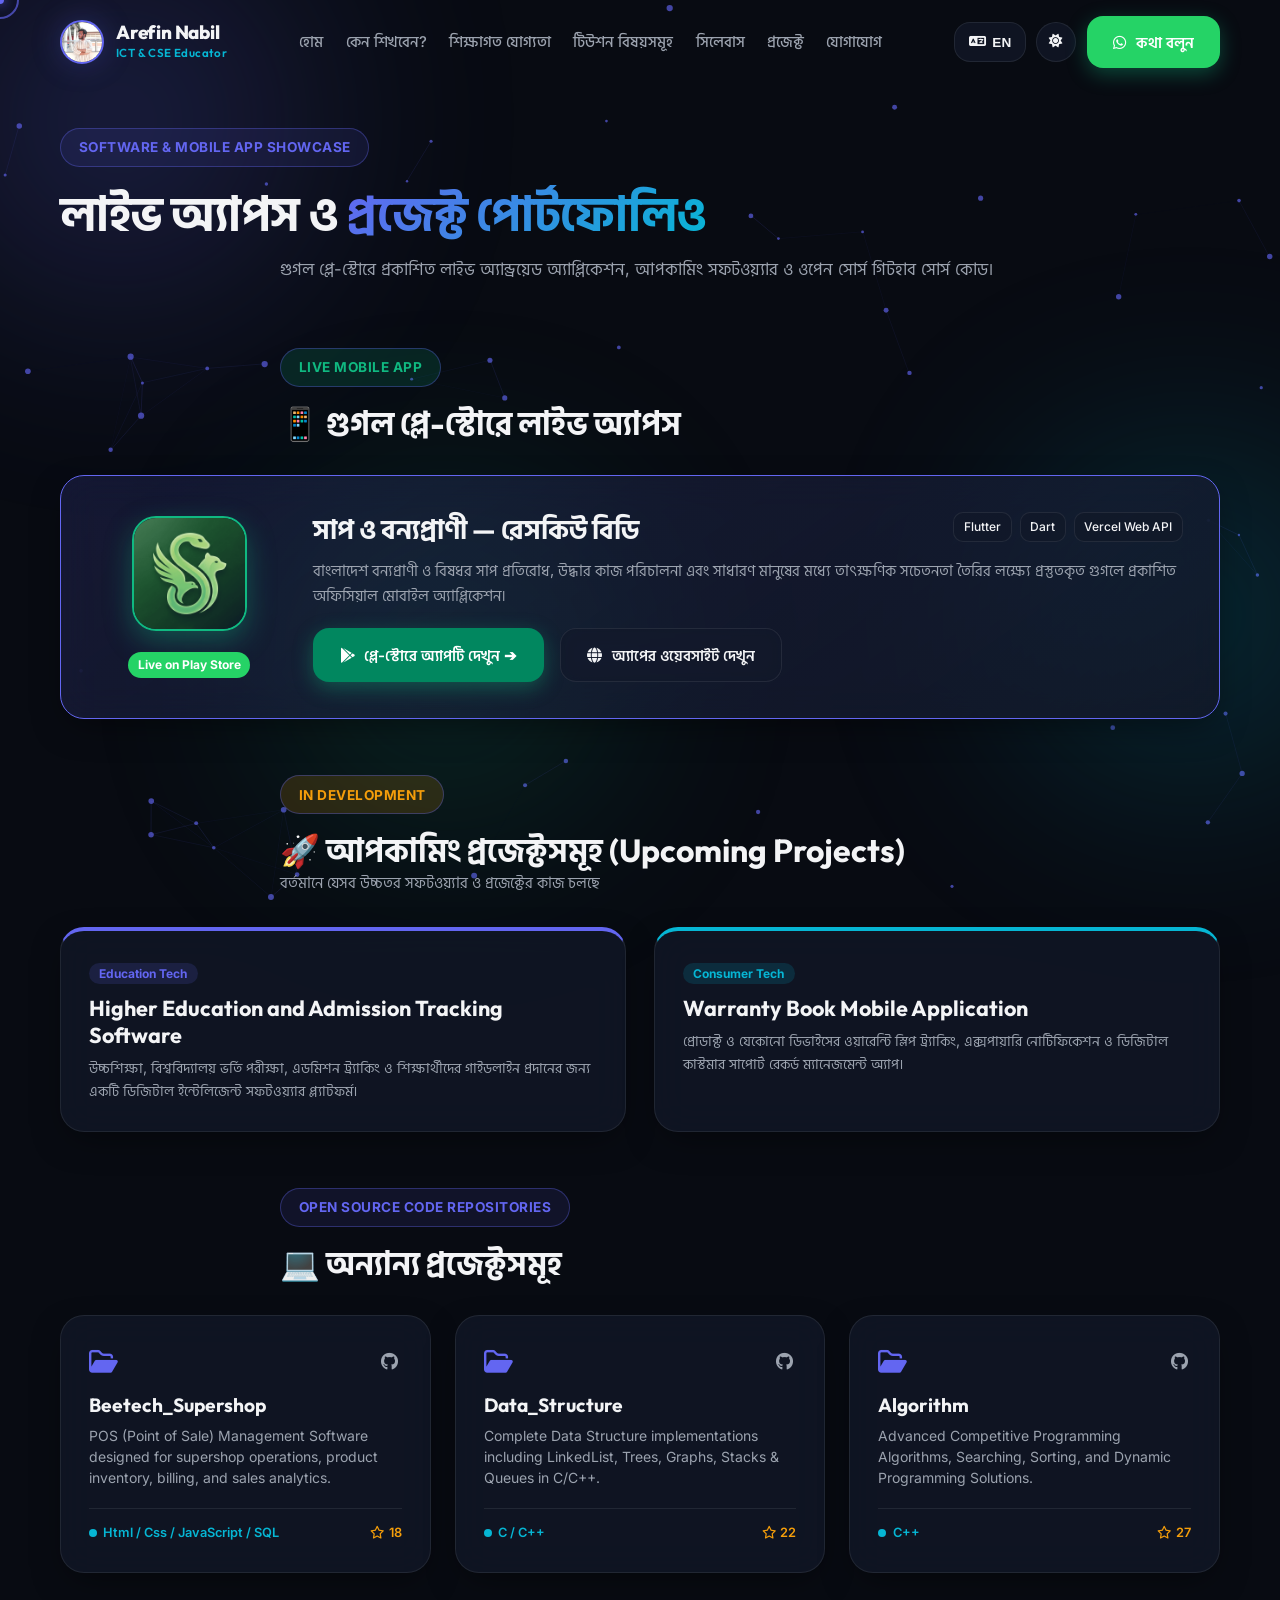
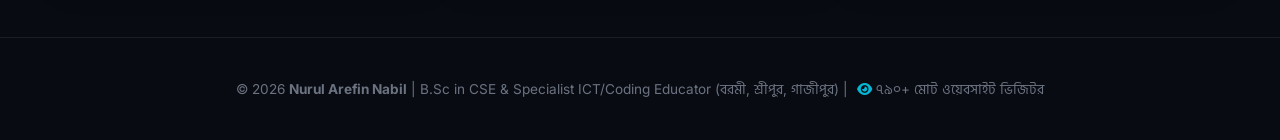
==== projects.html @ 0a701331 "Fix layout, visual styling and responsive UI for syllabus and projects pages" ====
<!DOCTYPE html>
<html lang="bn" data-theme="dark">

<head>
    <meta charset="UTF-8">
    <meta name="viewport" content="width=device-width, initial-scale=1.0, maximum-scale=1.0, user-scalable=no">
    <title>Software & Mobile Apps Portfolio — Nurul Arefin Nabil</title>
    <meta name="description"
        content="Live Play Store Android Apps, Upcoming Software Projects, and GitHub Repositories developed by Nurul Arefin Nabil (B.Sc in CSE).">

    <!-- Google Fonts -->
    <link rel="preconnect" href="https://fonts.googleapis.com">
    <link rel="preconnect" href="https://fonts.gstatic.com" crossorigin>
    <link
        href="https://fonts.googleapis.com/css2?family=Hind+Siliguri:wght@300;400;500;600;700&family=Inter:wght@300;400;500;600;700;800&family=Outfit:wght@400;500;600;700;800;900&display=swap"
        rel="stylesheet">

    <!-- FontAwesome Icons -->
    <link rel="stylesheet" href="https://cdnjs.cloudflare.com/ajax/libs/font-awesome/6.5.1/css/all.min.css">

    <!-- Core Stylesheet -->
    <link rel="stylesheet" href="styles.css">
</head>

<body>

    <!-- Interactive Particle Canvas Background -->
    <canvas id="bgCanvas"></canvas>

    <!-- Custom Glowing Mouse Cursor Ring & Follower -->
    <div class="custom-cursor" id="customCursor"></div>
    <div class="custom-cursor-follower" id="cursorFollower"></div>

    <!-- Ambient Glowing Orbs Background -->
    <div class="ambient-glow glow-1"></div>
    <div class="ambient-glow glow-2"></div>
    <div class="ambient-glow glow-3"></div>

    <!-- Navigation Header -->
    <header class="navbar">
        <div class="container nav-container">
            <a href="index.html#home" class="brand-logo">
                <img src="profile.jpg" alt="Nurul Arefin Nabil Profile Image" class="brand-avatar">
                <div class="brand-info">
                    <span class="brand-name">Arefin Nabil</span>
                    <span class="brand-subtitle" data-i18n="brandSubtitle">ICT & CSE Educator</span>
                </div>
            </a>

            <nav class="nav-menu" id="navMenu">
                <a href="index.html#home" class="nav-link" data-i18n="navHome">হোম</a>
                <a href="index.html#why-me" class="nav-link" data-i18n="navWhy">কেন শিখবেন?</a>
                <a href="index.html#education" class="nav-link" data-i18n="navEdu">শিক্ষাগত যোগ্যতা</a>
                <a href="index.html#tuition" class="nav-link" data-i18n="navTuition">টিউশন বিষয়সমূহ</a>
                <a href="syllabus.html" class="nav-link" data-i18n="navSyllabus">সিলেবাস</a>
                <a href="projects.html" class="nav-link active" data-i18n="navProjects">প্রজেক্ট</a>
                <a href="index.html#contact" class="nav-link" data-i18n="navContact">যোগাযোগ</a>

                <!-- Mobile Menu Quick Settings Bar -->
                <div class="mobile-nav-settings">
                    <button class="lang-toggle-btn lang-toggle-action" title="Language Switcher (BN / EN)">
                        <i class="fa-solid fa-language"></i> <span class="langText">EN</span>
                    </button>
                    <button class="theme-toggle-btn theme-toggle-action" title="থিম পরিবর্তন করুন">
                        <i class="fa-solid fa-sun"></i> <span class="themeText" data-i18n="themeText">থিম</span>
                    </button>
                </div>

                <a href="index.html#tuition-apply" class="btn btn-accent open-tuition-modal mobile-menu-whatsapp"
                    style="background: #25D366; border-color: #25D366;" data-i18n="navTalkBtn">
                    <i class="fa-brands fa-whatsapp"></i> কথা বলুন
                </a>
            </nav>

            <div class="nav-actions">
                <!-- Desktop Language Switcher Button (BN <-> EN) -->
                <button class="lang-toggle-btn lang-toggle-action desktop-only-btn" title="Language Switcher (BN / EN)">
                    <i class="fa-solid fa-language"></i> <span class="langText">EN</span>
                </button>

                <!-- Desktop Theme Toggle Button -->
                <button class="theme-toggle-btn theme-toggle-action desktop-only-btn" title="থিম পরিবর্তন করুন">
                    <i class="fa-solid fa-sun"></i>
                </button>

                <a href="index.html#tuition-apply" class="btn btn-accent open-tuition-modal nav-whatsapp-btn"
                    style="background: #25D366; border-color: #25D366;" data-i18n="navTalkBtn">
                    <i class="fa-brands fa-whatsapp"></i> কথা বলুন
                </a>

                <button class="mobile-toggle" id="mobileToggle" aria-label="Toggle Menu">
                    <i class="fa-solid fa-bars"></i>
                </button>
            </div>
        </div>
    </header>

    <!-- Page Header Banner -->
    <section class="section" style="padding-top: 8rem; padding-bottom: 3rem;">
        <div class="container text-center">
            <div class="section-tag" style="margin: 0 auto 1rem auto;" data-i18n="projTag">Software & Mobile App Showcase</div>
            <h1 class="section-title" style="font-size: 3rem;" data-i18n="projTitle">
                লাইভ অ্যাপস ও <span class="text-gradient">প্রজেক্ট পোর্টফোলিও</span>
            </h1>
            <p class="section-subtitle" style="max-width: 720px; margin: 0 auto;" data-i18n="projSub">
                গুগল প্লে-স্টোরে প্রকাশিত লাইভ অ্যান্ড্রয়েড অ্যাপ্লিকেশন, আপকামিং সফটওয়্যার ও ওপেন সোর্স গিটহাব সোর্স কোড।
            </p>
        </div>
    </section>

    <!-- Section 1: Featured Google Play Store App -->
    <section class="section" style="padding-top: 1rem; padding-bottom: 4rem;">
        <div class="container">
            <div class="section-header" style="margin-bottom: 2rem; text-align: left;">
                <span class="section-tag" style="background: rgba(16, 185, 129, 0.15); color: var(--accent);" data-i18n="pLiveTag">Live Mobile App</span>
                <h2 style="font-size: 2rem;" data-i18n="pLiveTitle">📱 গুগল প্লে-স্টোরে লাইভ অ্যাপস</h2>
            </div>

            <div class="glass-card special-card"
                style="padding: 2.25rem; margin-bottom: 3.5rem; border-color: var(--primary);">
                <div style="display: grid; grid-template-columns: 0.35fr 1.65fr; gap: 2rem; align-items: center;"
                    class="form-row-2col">
                    <div style="text-align: center;">
                        <img src="applogo.png" alt="সাপ ও বন্যপ্রাণী রেসকিউ বিডি অ্যাপ লোগো"
                            style="width: 115px; height: 115px; border-radius: 24px; object-fit: cover; box-shadow: 0 10px 28px rgba(16,185,129,0.35); border: 2px solid var(--accent);">
                        <span
                            style="display: inline-block; font-size: 0.75rem; font-weight: 700; background: #25D366; color: #fff; padding: 0.2rem 0.6rem; border-radius: 99px; margin-top: 0.85rem;">Live
                            on Play Store</span>
                    </div>

                    <div>
                        <div
                            style="display: flex; justify-content: space-between; align-items: flex-start; flex-wrap: wrap; gap: 0.5rem;">
                            <h3 style="font-size: 1.7rem;" data-i18n="pSnakeAppName">সাপ ও বন্যপ্রাণী — রেসকিউ বিডি</h3>
                            <div style="display: flex; gap: 0.5rem; flex-wrap: wrap;">
                                <span class="skill-chip"
                                    style="font-size: 0.75rem; padding: 0.25rem 0.6rem;">Flutter</span>
                                <span class="skill-chip"
                                    style="font-size: 0.75rem; padding: 0.25rem 0.6rem;">Dart</span>
                                <span class="skill-chip" style="font-size: 0.75rem; padding: 0.25rem 0.6rem;">Vercel Web API</span>
                            </div>
                        </div>

                        <p style="color: var(--text-muted); font-size: 0.95rem; margin: 0.75rem 0 1.25rem 0;" data-i18n="pSnakeAppDesc">
                            বাংলাদেশ বন্যপ্রাণী ও বিষধর সাপ প্রতিরোধ, উদ্ধার কাজ পরিচালনা এবং সাধারণ মানুষের মধ্যে তাৎক্ষণিক সচেতনতা তৈরির লক্ষ্যে প্রস্তুতকৃত গুগলে প্রকাশিত অফিসিয়াল মোবাইল অ্যাপ্লিকেশন।
                        </p>

                        <div style="display: flex; gap: 1rem; flex-wrap: wrap;">
                            <a href="https://play.google.com/store/apps/details?id=bd.snake.app" target="_blank"
                                class="btn btn-accent" style="background: #01875f; border-color: #01875f;" data-i18n="pSnakePlayBtn">
                                <i class="fa-brands fa-google-play"></i> প্লে-স্টোরে অ্যাপটি দেখুন ➔
                            </a>
                            <a href="https://snakeappbd.vercel.app/" target="_blank" class="btn btn-secondary" data-i18n="pSnakeWebBtn">
                                <i class="fa-solid fa-globe"></i> অ্যাপের ওয়েবসাইট দেখুন
                            </a>
                        </div>
                    </div>
                </div>
            </div>

            <!-- Section 2: Upcoming Projects -->
            <div style="margin-bottom: 3.5rem;">
                <div class="section-header" style="margin-bottom: 2rem; text-align: left;">
                    <span class="section-tag" style="background: rgba(245, 158, 11, 0.15); color: var(--amber);" data-i18n="pUpTag">In Development</span>
                    <h2 style="font-size: 2rem;" data-i18n="pUpTitle">🚀 আপকামিং প্রজেক্টসমূহ (Upcoming Projects)</h2>
                    <p style="color: var(--text-muted); font-size: 0.95rem;" data-i18n="pUpSub">বর্তমানে যেসব উচ্চতর সফটওয়্যার ও প্রজেক্টের কাজ চলছে</p>
                </div>

                <div style="display: grid; grid-template-columns: 1fr 1fr; gap: 1.75rem;" class="form-row-2col">
                    <!-- Upcoming 1 -->
                    <div class="glass-card" style="padding: 1.75rem; border-top: 4px solid var(--primary);">
                        <span
                            style="font-size: 0.75rem; font-weight: 700; background: rgba(99, 102, 241, 0.15); color: var(--primary); padding: 0.2rem 0.65rem; border-radius: 99px;">Education Tech</span>
                        <h4 style="font-size: 1.35rem; margin: 0.6rem 0 0.4rem 0;" data-i18n="pEduTechTitle">Higher Education and Admission Tracking Software</h4>
                        <p style="font-size: 0.9rem; color: var(--text-muted);" data-i18n="pEduTechDesc">
                            উচ্চশিক্ষা, বিশ্ববিদ্যালয় ভর্তি পরীক্ষা, এডমিশন ট্র্যাকিং ও শিক্ষার্থীদের গাইডলাইন প্রদানের জন্য একটি ডিজিটাল ইন্টেলিজেন্ট সফটওয়্যার প্ল্যাটফর্ম।
                        </p>
                    </div>

                    <!-- Upcoming 2 -->
                    <div class="glass-card" style="padding: 1.75rem; border-top: 4px solid var(--secondary);">
                        <span
                            style="font-size: 0.75rem; font-weight: 700; background: rgba(6, 182, 212, 0.15); color: var(--secondary); padding: 0.2rem 0.65rem; border-radius: 99px;">Consumer Tech</span>
                        <h4 style="font-size: 1.35rem; margin: 0.6rem 0 0.4rem 0;" data-i18n="pWarrantyTitle">Warranty Book Mobile Application</h4>
                        <p style="font-size: 0.9rem; color: var(--text-muted);" data-i18n="pWarrantyDesc">
                            প্রোডাক্ট ও যেকোনো ডিভাইসের ওয়ারেন্টি স্লিপ ট্র্যাকিং, এক্সপায়ারি নোটিফিকেশন ও ডিজিটাল কাস্টমার সাপোর্ট রেকর্ড ম্যানেজমেন্ট অ্যাপ।
                        </p>
                    </div>
                </div>
            </div>

            <!-- Section 3: Open Source GitHub Repositories -->
            <div>
                <div class="section-header" style="margin-bottom: 2rem; text-align: left;">
                    <span class="section-tag" data-i18n="pGitTag">Open Source Code Repositories</span>
                    <h2 style="font-size: 2rem;" data-i18n="pGitTitle">💻 অন্যান্য প্রজেক্টসমূহ</h2>
                </div>

                <div class="projects-grid" id="projectsGrid">
                    <!-- Javascript will dynamically render repos here -->
                </div>
            </div>
        </div>
    </section>

    <!-- Footer -->
    <footer class="footer">
        <div class="container">
            <p>© 2026 <strong>Nurul Arefin Nabil</strong> | B.Sc in CSE & Specialist ICT/Coding Educator (বরমী, শ্রীপুর, গাজীপুর) | <i class="fa-solid fa-eye" style="color: var(--secondary); margin-left: 5px;"></i> <span class="visitor-count-number">784</span>+ মোট ওয়েবসাইট ভিজিটর</p>
        </div>
    </footer>

    <!-- Scripts -->
    <script src="app.js"></script>
</body>

</html>
---- styles.css ----
/* ==========================================================================
   Nurul Arefin Nabil — Portfolio, ICT Syllabus & Projects Portal Stylesheet
   Ultra-Refined Dual Theme + Particle Canvas + Custom Glowing Cursor Follower
   100% Mobile & Desktop Responsive Architecture (Zero Overflow Guarantee)
   ========================================================================== */

:root {
    /* Color Palette - Dark Default */
    --bg-dark: #080b12;
    --bg-card: rgba(18, 25, 41, 0.75);
    --bg-card-hover: rgba(28, 38, 62, 0.9);
    --bg-modal: rgba(12, 17, 28, 0.96);
    --border-color: rgba(255, 255, 255, 0.08);
    --border-glow: rgba(99, 102, 241, 0.35);
    
    /* Brand Accent Colors */
    --primary: #6366f1;       /* Indigo Glow */
    --primary-hover: #4f46e5;
    --secondary: #06b6d4;     /* Cyan Neon */
    --accent: #10b981;        /* Emerald Accent */
    --amber: #f59e0b;         /* Warm Gold */
    --pink: #ec4899;
    
    /* Text Colors */
    --text-main: #f3f4f6;
    --text-muted: #9ca3af;
    --text-sub: #6b7280;
    
    /* Gradients */
    --grad-primary: linear-gradient(135deg, #6366f1 0%, #06b6d4 100%);
    --grad-accent: linear-gradient(135deg, #06b6d4 0%, #10b981 100%);
    --grad-warm: linear-gradient(135deg, #f59e0b 0%, #ec4899 100%);
    --grad-card: linear-gradient(145deg, rgba(255, 255, 255, 0.04) 0%, rgba(255, 255, 255, 0.01) 100%);
    --form-bg: rgba(0, 0, 0, 0.3);

    /* Fonts */
    --font-heading: 'Outfit', 'Hind Siliguri', sans-serif;
    --font-body: 'Inter', 'Hind Siliguri', sans-serif;

    /* Spacing & Shadows */
    --radius-sm: 10px;
    --radius-md: 16px;
    --radius-lg: 24px;
    --radius-full: 9999px;
    --shadow-glow: 0 0 30px rgba(99, 102, 241, 0.25);
    --shadow-card: 0 12px 35px -10px rgba(0, 0, 0, 0.5);
    
    /* Transitions */
    --trans-fast: all 0.25s cubic-bezier(0.4, 0, 0.2, 1);
    --trans-normal: all 0.4s cubic-bezier(0.4, 0, 0.2, 1);
    --trans-spring: all 0.5s cubic-bezier(0.34, 1.56, 0.64, 1);
}

/* Light / Day Theme Overrides — High Contrast & Clear Text Guarantee */
[data-theme="light"] {
    --bg-dark: #f8fafc;
    --bg-card: #ffffff;
    --bg-card-hover: #ffffff;
    --bg-modal: #ffffff;
    --border-color: #e2e8f0;
    --border-glow: rgba(99, 102, 241, 0.3);
    
    --text-main: #0f172a;
    --text-muted: #334155;
    --text-sub: #475569;
    
    --grad-card: linear-gradient(145deg, #ffffff 0%, #f1f5f9 100%);
    --shadow-card: 0 10px 25px -5px rgba(0, 0, 0, 0.05), 0 8px 10px -6px rgba(0, 0, 0, 0.01);
    --shadow-glow: 0 0 25px rgba(99, 102, 241, 0.15);
    --form-bg: #ffffff;
}

[data-theme="light"] .glass-card {
    background: #ffffff !important;
    border: 1px solid #cbd5e1 !important;
    box-shadow: 0 10px 25px -5px rgba(0, 0, 0, 0.05) !important;
}

[data-theme="light"] .glass-card:hover {
    background: #ffffff !important;
    border-color: var(--primary) !important;
    box-shadow: 0 16px 35px -8px rgba(99, 102, 241, 0.15) !important;
}

[data-theme="light"] .form-control, 
[data-theme="light"] .form-select {
    background: #ffffff !important;
    border: 1px solid #cbd5e1 !important;
    color: #0f172a !important;
}

[data-theme="light"] .form-control:focus, 
[data-theme="light"] .form-select:focus {
    border-color: var(--primary) !important;
    box-shadow: 0 0 0 3px rgba(99, 102, 241, 0.15) !important;
}

[data-theme="light"] .custom-checkbox {
    background: #f8fafc !important;
    border-color: #cbd5e1 !important;
    color: #0f172a !important;
}

[data-theme="light"] .hero-avatar-img {
    background: #f1f5f9;
}

/* Special Featured Cards High Contrast Fix */
.special-card {
    border-color: var(--primary) !important;
}

[data-theme="dark"] .special-card {
    background: linear-gradient(145deg, rgba(99, 102, 241, 0.15) 0%, rgba(18, 25, 41, 0.88) 100%) !important;
}

[data-theme="light"] .special-card {
    background: linear-gradient(145deg, rgba(99, 102, 241, 0.08) 0%, #ffffff 100%) !important;
    border: 2px solid rgba(99, 102, 241, 0.4) !important;
}

[data-theme="light"] .subject-title,
[data-theme="light"] .subject-desc,
[data-theme="light"] .subject-level,
[data-theme="light"] .why-title,
[data-theme="light"] .why-desc,
[data-theme="light"] .chapter-title,
[data-theme="light"] .topic-item,
[data-theme="light"] .edu-title,
[data-theme="light"] .edu-desc {
    color: #0f172a !important;
}

[data-theme="light"] .topic-item {
    color: #1e293b !important;
}

/* Reset & Base Setup */
*, *::before, *::after {
    box-sizing: border-box;
    margin: 0;
    padding: 0;
}

html, body {
    overflow-x: hidden;
    width: 100%;
    max-width: 100%;
    margin: 0;
    padding: 0;
}

html {
    scroll-behavior: smooth;
    font-size: 16px;
}

body {
    background-color: var(--bg-dark);
    color: var(--text-main);
    font-family: var(--font-body);
    line-height: 1.65;
    transition: background-color 0.4s ease, color 0.4s ease;
    min-height: 100vh;
    position: relative;
    -webkit-tap-highlight-color: transparent;
}

/* Ensure Bengali & Long Texts Wrap Gracefully */
h1, h2, h3, h4, h5, h6, p, span, a, strong, div, label {
    overflow-wrap: break-word;
    word-wrap: break-word;
    max-width: 100%;
}

/* Particle Canvas Background */
#bgCanvas {
    position: fixed;
    top: 0;
    left: 0;
    width: 100vw;
    height: 100vh;
    z-index: -2;
    pointer-events: none;
}

/* Custom Interactive Mouse Cursor Glow & Follower */
.custom-cursor {
    width: 8px;
    height: 8px;
    background: var(--primary);
    border-radius: 50%;
    position: fixed;
    top: 0;
    left: 0;
    pointer-events: none;
    z-index: 9999;
    transform: translate(-50%, -50%);
    box-shadow: 0 0 12px var(--primary);
    transition: transform 0.1s ease;
}

.custom-cursor-follower {
    width: 38px;
    height: 38px;
    border: 2px solid var(--primary);
    border-radius: 50%;
    position: fixed;
    top: 0;
    left: 0;
    pointer-events: none;
    z-index: 9998;
    transform: translate(-50%, -50%);
    transition: transform 0.18s cubic-bezier(0.25, 1, 0.5, 1), background-color 0.3s ease, border-color 0.3s ease;
    opacity: 0.65;
}

@media (max-width: 768px) {
    .custom-cursor, .custom-cursor-follower {
        display: none !important;
    }
}

/* Ambient Glowing Orbs Background */
.ambient-glow {
    position: fixed;
    border-radius: 50%;
    filter: blur(120px);
    z-index: -1;
    pointer-events: none;
    opacity: 0.4;
    transition: opacity 0.4s ease;
}

[data-theme="light"] .ambient-glow {
    opacity: 0.2;
}

.glow-1 {
    width: 480px;
    height: 480px;
    background: radial-gradient(circle, #6366f1 0%, rgba(99,102,241,0) 70%);
    top: -120px;
    left: -120px;
    animation: floatGlow 12s ease-in-out infinite alternate;
}

.glow-2 {
    width: 420px;
    height: 420px;
    background: radial-gradient(circle, #06b6d4 0%, rgba(6,182,212,0) 70%);
    top: 45%;
    right: -120px;
    animation: floatGlow 14s ease-in-out infinite alternate-reverse;
}

.glow-3 {
    width: 380px;
    height: 380px;
    background: radial-gradient(circle, #10b981 0%, rgba(16,185,129,0) 70%);
    bottom: 50px;
    left: 20%;
    animation: floatGlow 10s ease-in-out infinite alternate;
}

@keyframes floatGlow {
    0% { transform: translate(0, 0) scale(1); }
    100% { transform: translate(30px, -40px) scale(1.1); }
}

/* Typography */
h1, h2, h3, h4, h5, h6 {
    font-family: var(--font-heading);
    font-weight: 700;
    color: var(--text-main);
    line-height: 1.25;
}

.text-gradient {
    background: var(--grad-primary);
    -webkit-background-clip: text;
    -webkit-text-fill-color: transparent;
    display: inline-block;
}

.text-accent-gradient {
    background: var(--grad-accent);
    -webkit-background-clip: text;
    -webkit-text-fill-color: transparent;
    display: inline-block;
}

.text-warm-gradient {
    background: var(--grad-warm);
    -webkit-background-clip: text;
    -webkit-text-fill-color: transparent;
    display: inline-block;
}

a {
    color: inherit;
    text-decoration: none;
}

/* Containers & Sections */
.container {
    width: 100%;
    max-width: 1200px;
    margin: 0 auto;
    padding: 0 1.25rem;
}

.section {
    padding: 5.5rem 0;
    position: relative;
}

.section-header {
    text-align: center;
    max-width: 720px;
    margin: 0 auto 3.5rem auto;
}

.section-tag {
    display: inline-flex;
    align-items: center;
    gap: 0.5rem;
    padding: 0.45rem 1.1rem;
    background: rgba(99, 102, 241, 0.1);
    border: 1px solid var(--border-glow);
    border-radius: var(--radius-full);
    color: var(--primary);
    font-size: 0.85rem;
    font-weight: 700;
    margin-bottom: 1rem;
    letter-spacing: 0.5px;
    text-transform: uppercase;
}

.section-title {
    font-size: 2.4rem;
    margin-bottom: 0.85rem;
    letter-spacing: -0.5px;
}

.section-subtitle {
    color: var(--text-muted);
    font-size: 1.05rem;
}

/* Buttons System */
.btn {
    display: inline-flex;
    align-items: center;
    justify-content: center;
    gap: 0.6rem;
    padding: 0.85rem 1.65rem;
    font-size: 0.95rem;
    font-weight: 600;
    border-radius: var(--radius-md);
    border: none;
    cursor: pointer;
    transition: var(--trans-spring);
    white-space: nowrap;
    min-height: 44px;
    position: relative;
    overflow: hidden;
    max-width: 100%;
}

.btn::before {
    content: '';
    position: absolute;
    top: 0;
    left: -100%;
    width: 100%;
    height: 100%;
    background: linear-gradient(90deg, transparent, rgba(255,255,255,0.25), transparent);
    transition: left 0.6s ease;
}

.btn:hover::before {
    left: 100%;
}

.btn-primary {
    background: var(--grad-primary);
    color: #ffffff;
    box-shadow: 0 6px 20px rgba(99, 102, 241, 0.35);
}

.btn-primary:hover {
    transform: translateY(-3px) scale(1.02);
    box-shadow: 0 10px 28px rgba(99, 102, 241, 0.5);
}

.btn-secondary {
    background: var(--bg-card);
    border: 1px solid var(--border-color);
    color: var(--text-main);
    backdrop-filter: blur(10px);
}

.btn-secondary:hover {
    background: var(--bg-card-hover);
    border-color: var(--primary);
    transform: translateY(-3px) scale(1.02);
}

.btn-accent {
    background: var(--grad-accent);
    color: #ffffff;
    box-shadow: 0 6px 20px rgba(16, 185, 129, 0.35);
}

.btn-accent:hover {
    transform: translateY(-3px) scale(1.02);
    box-shadow: 0 10px 28px rgba(16, 185, 129, 0.5);
}

.btn-lg {
    padding: 1.1rem 2.25rem;
    font-size: 1.05rem;
    border-radius: var(--radius-lg);
}

/* Glassmorphic Card Base */
.glass-card {
    background: var(--bg-card);
    backdrop-filter: blur(18px);
    -webkit-backdrop-filter: blur(18px);
    border: 1px solid var(--border-color);
    border-radius: var(--radius-lg);
    box-shadow: var(--shadow-card);
    transition: var(--trans-normal);
    position: relative;
    overflow: hidden;
    width: 100%;
}

.glass-card:hover {
    background: var(--bg-card-hover);
    border-color: var(--border-glow);
    transform: translateY(-5px);
    box-shadow: 0 18px 40px -10px rgba(99, 102, 241, 0.2);
}

/* ==========================================================================
   Header & Navbar Navigation (Brand Name Line-Break Fix Guarantee)
   ========================================================================== */
.navbar {
    position: fixed;
    top: 0;
    left: 0;
    width: 100%;
    z-index: 1000;
    padding: 1rem 0;
    transition: var(--trans-normal);
}

.navbar.scrolled {
    padding: 0.75rem 0;
    background: rgba(8, 11, 18, 0.92);
    backdrop-filter: blur(20px);
    -webkit-backdrop-filter: blur(20px);
    border-bottom: 1px solid var(--border-color);
}

[data-theme="light"] .navbar.scrolled {
    background: rgba(255, 255, 255, 0.96);
    border-bottom: 1px solid #e2e8f0;
}

.nav-container {
    display: flex;
    align-items: center;
    justify-content: space-between;
}

.brand-logo {
    display: flex;
    align-items: center;
    gap: 0.75rem;
    font-family: var(--font-heading);
    text-decoration: none;
    flex-shrink: 0;
}

.brand-avatar {
    width: 44px;
    height: 44px;
    border-radius: 50%;
    object-fit: cover;
    border: 2px solid var(--primary);
    box-shadow: var(--shadow-glow);
    transition: var(--trans-spring);
    flex-shrink: 0;
}

.brand-logo:hover .brand-avatar {
    transform: scale(1.08) rotate(4deg);
}

.brand-info {
    display: flex;
    flex-direction: column;
    justify-content: center;
}

/* User Explicit Requirement: Arefin Nabil MUST be strictly on 1 SINGLE line everywhere */
.brand-name {
    font-size: 1.18rem;
    font-weight: 800;
    line-height: 1.15;
    white-space: nowrap !important;
    word-break: keep-all !important;
    letter-spacing: -0.2px;
    color: var(--text-main);
}

.brand-subtitle {
    font-size: 0.725rem;
    color: var(--secondary);
    font-weight: 600;
    letter-spacing: 0.4px;
    white-space: nowrap !important;
}

.nav-menu {
    display: flex;
    align-items: center;
    gap: 1.4rem;
    list-style: none;
}

.nav-link {
    font-size: 0.925rem;
    font-weight: 500;
    color: var(--text-muted);
    transition: var(--trans-fast);
    position: relative;
    white-space: nowrap;
}

.nav-link:hover, .nav-link.active {
    color: var(--text-main);
}

.nav-link::after {
    content: '';
    position: absolute;
    bottom: -6px;
    left: 0;
    width: 0%;
    height: 2px;
    background: var(--grad-primary);
    transition: var(--trans-fast);
    border-radius: 2px;
}

.nav-link:hover::after, .nav-link.active::after {
    width: 100%;
}

.nav-actions {
    display: flex;
    align-items: center;
    gap: 0.65rem;
    flex-shrink: 0;
}

.theme-toggle-btn, .lang-toggle-btn {
    height: 40px;
    border-radius: var(--radius-md);
    border: 1px solid var(--border-color);
    background: var(--bg-card);
    color: var(--text-main);
    display: flex;
    align-items: center;
    justify-content: center;
    cursor: pointer;
    transition: var(--trans-spring);
    padding: 0 0.85rem;
    font-weight: 700;
    font-size: 0.85rem;
    gap: 0.4rem;
    flex-shrink: 0;
}

.theme-toggle-btn {
    width: 40px;
    border-radius: 50%;
    padding: 0;
}

.theme-toggle-btn:hover, .lang-toggle-btn:hover {
    border-color: var(--primary);
    color: var(--primary);
    transform: scale(1.08);
    box-shadow: var(--shadow-glow);
}

.mobile-toggle {
    display: none;
    font-size: 1.4rem;
    background: none;
    border: none;
    color: var(--text-main);
    cursor: pointer;
    padding: 0.4rem;
}

/* Ensure mobile menu elements are strictly hidden on desktop */
@media (min-width: 769px) {
    .mobile-menu-whatsapp, .mobile-nav-settings {
        display: none !important;
    }
}

/* Hero Section */
.hero {
    min-height: 100vh;
    display: flex;
    align-items: center;
    padding-top: 7.5rem;
    padding-bottom: 4rem;
}

.hero-grid {
    display: grid;
    grid-template-columns: 1.2fr 0.8fr;
    gap: 3.5rem;
    align-items: center;
}

.hero-content {
    display: flex;
    flex-direction: column;
    align-items: flex-start;
    width: 100%;
}

.status-badge {
    display: inline-flex;
    align-items: center;
    gap: 0.6rem;
    padding: 0.4rem 1.1rem;
    background: rgba(16, 185, 129, 0.12);
    border: 1px solid rgba(16, 185, 129, 0.35);
    border-radius: var(--radius-full);
    color: var(--accent);
    font-size: 0.85rem;
    font-weight: 600;
    margin-bottom: 1.5rem;
    max-width: 100%;
}

.status-dot {
    width: 9px;
    height: 9px;
    border-radius: 50%;
    background-color: var(--accent);
    box-shadow: 0 0 12px var(--accent);
    animation: pulse 2s infinite;
    flex-shrink: 0;
}

@keyframes pulse {
    0% { transform: scale(0.95); opacity: 1; }
    50% { transform: scale(1.25); opacity: 0.5; }
    100% { transform: scale(0.95); opacity: 1; }
}

.hero-title {
    font-size: 3.4rem;
    letter-spacing: -1px;
    margin-bottom: 1.2rem;
    line-height: 1.15;
    width: 100%;
}

.hero-description {
    font-size: 1.1rem;
    color: var(--text-muted);
    margin-bottom: 2rem;
    max-width: 620px;
    width: 100%;
}

.hero-cta {
    display: flex;
    align-items: center;
    gap: 1rem;
    flex-wrap: wrap;
    margin-bottom: 2.5rem;
    width: 100%;
}

.hero-stats {
    display: grid;
    grid-template-columns: repeat(4, 1fr);
    gap: 1.5rem;
    width: 100%;
    padding-top: 2rem;
    border-top: 1px solid var(--border-color);
}

.stat-item {
    display: flex;
    flex-direction: column;
}

.stat-number {
    font-family: var(--font-heading);
    font-size: 2.1rem;
    font-weight: 800;
}

.stat-label {
    font-size: 0.825rem;
    color: var(--text-sub);
    font-weight: 500;
}

.hero-visual {
    position: relative;
    display: flex;
    justify-content: center;
    width: 100%;
}

.avatar-frame {
    position: relative;
    width: 320px;
    height: 320px;
    border-radius: 30% 70% 70% 30% / 30% 30% 70% 70%;
    background: var(--grad-primary);
    padding: 6px;
    animation: morph 8s ease-in-out infinite alternate;
    box-shadow: 0 20px 40px rgba(99, 102, 241, 0.3);
}

@keyframes morph {
    0% { border-radius: 30% 70% 70% 30% / 30% 30% 70% 70%; }
    50% { border-radius: 50% 50% 33% 67% / 55% 45% 55% 45%; }
    100% { border-radius: 70% 30% 30% 70% / 60% 40% 60% 40%; }
}

.hero-avatar-img {
    width: 100%;
    height: 100%;
    object-fit: cover;
    border-radius: inherit;
    background: var(--bg-dark);
}

.floating-badge {
    position: absolute;
    padding: 0.75rem 1.1rem;
    background: var(--bg-card);
    backdrop-filter: blur(16px);
    border: 1px solid var(--border-glow);
    border-radius: var(--radius-md);
    box-shadow: var(--shadow-card);
    display: flex;
    align-items: center;
    gap: 0.75rem;
    z-index: 10;
    animation: float 4s ease-in-out infinite alternate;
}

.badge-top {
    top: 10px;
    left: -20px;
}

.badge-bottom {
    bottom: 20px;
    right: -20px;
    animation-delay: -2s;
}

@keyframes float {
    0% { transform: translateY(0px); }
    100% { transform: translateY(-14px); }
}

.badge-icon {
    font-size: 1.4rem;
}

.badge-text-title {
    font-size: 0.85rem;
    font-weight: 700;
}

.badge-text-sub {
    font-size: 0.725rem;
    color: var(--text-muted);
}

/* ==========================================================================
   "Why Choose Me?" Section Grid Optimization
   ========================================================================== */
.why-us-grid {
    display: grid;
    grid-template-columns: repeat(auto-fit, minmax(280px, 1fr));
    gap: 1.5rem;
    margin-bottom: 3.5rem;
}

@media (min-width: 992px) {
    .why-us-grid {
        grid-template-columns: repeat(6, 1fr);
    }
    .why-card {
        grid-column: span 2;
    }
    .why-card:nth-child(4) {
        grid-column: span 3;
    }
    .why-card:nth-child(5) {
        grid-column: span 3;
    }
}

.why-card {
    padding: 2rem;
    display: flex;
    flex-direction: column;
    align-items: flex-start;
    border-top: 4px solid var(--primary);
    height: 100%;
}

.why-icon {
    width: 52px;
    height: 52px;
    border-radius: 50%;
    background: rgba(99, 102, 241, 0.15);
    color: var(--primary);
    font-size: 1.4rem;
    display: flex;
    align-items: center;
    justify-content: center;
    margin-bottom: 1.2rem;
}

.why-title {
    font-size: 1.25rem;
    margin-bottom: 0.5rem;
}

.why-desc {
    font-size: 0.9rem;
    color: var(--text-muted);
}

/* Academic Qualifications Cards Grid */
.edu-grid {
    display: grid;
    grid-template-columns: repeat(auto-fit, minmax(300px, 1fr));
    gap: 1.75rem;
}

.edu-card {
    padding: 2rem;
    display: flex;
    flex-direction: column;
    align-items: flex-start;
    border-top: 4px solid var(--secondary);
}

.edu-badge {
    display: inline-block;
    padding: 0.25rem 0.75rem;
    background: rgba(16, 185, 129, 0.15);
    color: var(--accent);
    border-radius: var(--radius-full);
    font-size: 0.8rem;
    font-weight: 700;
    margin-bottom: 0.85rem;
}

.edu-title {
    font-size: 1.35rem;
    margin-bottom: 0.4rem;
}

.edu-score {
    font-family: var(--font-heading);
    font-size: 1.6rem;
    font-weight: 800;
    color: var(--primary);
    margin-bottom: 0.75rem;
}

.edu-desc {
    font-size: 0.9rem;
    color: var(--text-muted);
    line-height: 1.5;
}

/* ICT Syllabus Chapter Cards */
.chapter-grid {
    display: grid;
    grid-template-columns: repeat(auto-fit, minmax(320px, 1fr));
    gap: 1.75rem;
}

.chapter-card {
    padding: 2rem;
    display: flex;
    flex-direction: column;
    justify-content: space-between;
    height: 100%;
}

.chapter-badge {
    display: inline-block;
    padding: 0.25rem 0.75rem;
    background: rgba(6, 182, 212, 0.12);
    border: 1px solid rgba(6, 182, 212, 0.3);
    color: var(--secondary);
    border-radius: var(--radius-full);
    font-size: 0.8rem;
    font-weight: 700;
    margin-bottom: 0.85rem;
}

.chapter-title {
    font-size: 1.3rem;
    margin-bottom: 1rem;
}

.topic-list {
    list-style: none;
    margin-top: 0.75rem;
}

.topic-item {
    display: flex;
    align-items: flex-start;
    gap: 0.65rem;
    font-size: 0.9rem;
    color: var(--text-muted);
    margin-bottom: 0.6rem;
    line-height: 1.45;
}

.topic-item i {
    color: var(--accent);
    font-size: 0.85rem;
    margin-top: 4px;
    flex-shrink: 0;
}

.chapter-footer {
    margin-top: 1.25rem;
    padding-top: 1rem;
    border-top: 1px solid var(--border-color);
    display: flex;
    align-items: center;
    justify-content: space-between;
    font-size: 0.825rem;
    color: var(--text-sub);
}

/* ==========================================================================
   Refined 5 Subject Cards Symmetrical Grid Layout (3 + 2 Desktop Layout)
   ========================================================================== */
.subject-grid {
    display: grid;
    grid-template-columns: repeat(auto-fit, minmax(280px, 1fr));
    gap: 1.75rem;
    margin-bottom: 3.5rem;
}

.subject-grid-academic {
    display: grid;
    grid-template-columns: repeat(auto-fit, minmax(280px, 1fr));
    gap: 1.75rem;
}

.subject-grid-skills {
    display: grid;
    grid-template-columns: repeat(auto-fit, minmax(280px, 1fr));
    gap: 1.75rem;
}

@media (min-width: 992px) {
    .subject-grid {
        grid-template-columns: repeat(6, 1fr);
    }
    .subject-card {
        grid-column: span 2;
    }
    .subject-card:nth-child(4) {
        grid-column: span 3;
    }
    .subject-card:nth-child(5) {
        grid-column: span 3;
    }
    .subject-grid-academic {
        grid-template-columns: repeat(3, 1fr);
    }
    .subject-grid-skills {
        grid-template-columns: repeat(2, 1fr);
    }
}

.subject-card {
    padding: 2rem;
    display: flex;
    flex-direction: column;
    align-items: flex-start;
    justify-content: space-between;
    height: 100%;
}

.subject-icon {
    width: 52px;
    height: 52px;
    border-radius: var(--radius-md);
    background: rgba(99, 102, 241, 0.15);
    color: var(--primary);
    font-size: 1.4rem;
    display: flex;
    align-items: center;
    justify-content: center;
    margin-bottom: 1rem;
    border: 1px solid rgba(99, 102, 241, 0.3);
}

.subject-tag-badge {
    display: inline-block;
    font-size: 0.75rem;
    font-weight: 700;
    padding: 0.25rem 0.75rem;
    border-radius: var(--radius-full);
    margin-bottom: 0.65rem;
}

.subject-title {
    font-size: 1.25rem;
    margin-bottom: 0.4rem;
}

.subject-level {
    font-size: 0.825rem;
    color: var(--secondary);
    font-weight: 600;
    margin-bottom: 0.65rem;
}

.subject-desc {
    font-size: 0.9rem;
    color: var(--text-muted);
    line-height: 1.5;
}

/* About & Experience Section */
.about-grid {
    display: grid;
    grid-template-columns: 1fr 1fr;
    gap: 2.5rem;
}

.about-bio-card {
    padding: 2.25rem;
}

.skills-grid {
    display: flex;
    flex-wrap: wrap;
    gap: 0.65rem;
}

.skill-chip {
    display: inline-flex;
    align-items: center;
    gap: 0.5rem;
    padding: 0.45rem 0.9rem;
    background: var(--bg-card);
    border: 1px solid var(--border-color);
    border-radius: var(--radius-sm);
    font-size: 0.875rem;
    font-weight: 500;
    transition: var(--trans-fast);
}

.skill-chip:hover {
    border-color: var(--primary);
    background: rgba(99, 102, 241, 0.12);
    color: var(--primary);
    transform: translateY(-3px) scale(1.03);
}

/* Form Controls & Inputs */
.form-group {
    margin-bottom: 1.25rem;
}

.form-label {
    display: block;
    font-size: 0.875rem;
    font-weight: 600;
    color: var(--text-main);
    margin-bottom: 0.4rem;
}

.form-control, .form-select {
    width: 100%;
    padding: 0.8rem 1.1rem;
    background: var(--form-bg);
    border: 1px solid var(--border-color);
    border-radius: var(--radius-md);
    color: var(--text-main);
    font-family: var(--font-body);
    font-size: 0.95rem;
    transition: var(--trans-fast);
    outline: none;
    min-height: 46px;
}

.form-control:focus, .form-select:focus {
    border-color: var(--primary);
    box-shadow: 0 0 15px rgba(99, 102, 241, 0.25);
}

.project-filters {
    display: flex;
    justify-content: center;
    gap: 0.6rem;
    margin-bottom: 2rem;
    flex-wrap: wrap;
}

.filter-btn {
    padding: 0.5rem 1.1rem;
    border-radius: var(--radius-full);
    border: 1px solid var(--border-color);
    background: var(--bg-card);
    color: var(--text-muted);
    font-size: 0.85rem;
    font-weight: 600;
    cursor: pointer;
    transition: var(--trans-spring);
    min-height: 38px;
}

.filter-btn:hover, .filter-btn.active {
    background: var(--primary);
    color: #ffffff;
    border-color: var(--primary);
    box-shadow: 0 4px 15px rgba(99, 102, 241, 0.35);
    transform: translateY(-2px);
}

.projects-grid {
    display: grid;
    grid-template-columns: repeat(auto-fill, minmax(300px, 1fr));
    gap: 1.5rem;
}

.project-card {
    padding: 1.75rem;
    display: flex;
    flex-direction: column;
    justify-content: space-between;
    height: 100%;
}

.project-top {
    margin-bottom: 1.25rem;
}

.project-header-row {
    display: flex;
    justify-content: space-between;
    align-items: center;
    margin-bottom: 0.85rem;
}

.project-folder-icon {
    font-size: 1.6rem;
    color: var(--primary);
}

.project-links {
    display: flex;
    gap: 0.75rem;
}

.project-link-icon {
    font-size: 1.1rem;
    color: var(--text-muted);
    transition: var(--trans-fast);
    padding: 0.2rem;
}

.project-link-icon:hover {
    color: var(--primary);
    transform: translateY(-2px);
}

.project-name {
    font-size: 1.2rem;
    margin-bottom: 0.5rem;
}

.project-description {
    font-size: 0.875rem;
    color: var(--text-muted);
    line-height: 1.5;
}

.project-footer {
    display: flex;
    align-items: center;
    justify-content: space-between;
    padding-top: 0.85rem;
    border-top: 1px solid var(--border-color);
    font-size: 0.8rem;
}

.project-lang {
    display: flex;
    align-items: center;
    gap: 0.4rem;
    font-weight: 600;
    color: var(--secondary);
}

.lang-dot {
    width: 8px;
    height: 8px;
    border-radius: 50%;
    background-color: var(--secondary);
}

.project-stars {
    color: var(--amber);
    display: flex;
    align-items: center;
    gap: 0.3rem;
    font-weight: 600;
}

.modal-overlay {
    position: fixed;
    top: 0;
    left: 0;
    width: 100%;
    height: 100%;
    background: rgba(5, 7, 12, 0.85);
    backdrop-filter: blur(14px);
    z-index: 2000;
    display: flex;
    align-items: center;
    justify-content: center;
    padding: 1rem;
    opacity: 0;
    pointer-events: none;
    transition: opacity 0.35 ease;
}

.modal-overlay.active {
    opacity: 1;
    pointer-events: auto;
}

.modal-container {
    width: 100%;
    max-width: 620px;
    max-height: 92vh;
    overflow-y: auto;
    background: var(--bg-modal);
    border: 1px solid var(--border-glow);
    border-radius: var(--radius-lg);
    box-shadow: 0 25px 50px -12px rgba(0, 0, 0, 0.8);
    padding: 2rem;
    position: relative;
    transform: translateY(30px) scale(0.95);
    transition: var(--trans-spring);
}

.modal-overlay.active .modal-container {
    transform: translateY(0) scale(1);
}

.modal-close-btn {
    position: absolute;
    top: 1.25rem;
    right: 1.25rem;
    width: 38px;
    height: 38px;
    border-radius: 50%;
    background: rgba(255, 255, 255, 0.08);
    border: none;
    color: var(--text-main);
    font-size: 1.2rem;
    cursor: pointer;
    display: flex;
    align-items: center;
    justify-content: center;
    transition: var(--trans-fast);
}

.modal-close-btn:hover {
    background: rgba(239, 68, 68, 0.2);
    color: #ef4444;
}

.modal-header {
    margin-bottom: 1.75rem;
    text-align: center;
}

.modal-title {
    font-size: 1.7rem;
    margin-bottom: 0.4rem;
}

.modal-subtitle {
    color: var(--text-muted);
    font-size: 0.9rem;
}

.reveal {
    opacity: 0;
    transform: translateY(30px);
    transition: opacity 0.7s ease, transform 0.7s cubic-bezier(0.16, 1, 0.3, 1);
}

.reveal.revealed {
    opacity: 1;
    transform: translateY(0);
}

.contact-grid {
    display: grid;
    grid-template-columns: 0.8fr 1.2fr;
    gap: 2.5rem;
}

.contact-info-card {
    padding: 2rem;
    display: flex;
    flex-direction: column;
    gap: 1.75rem;
}

.contact-item {
    display: flex;
    align-items: center;
    gap: 1rem;
}

.contact-icon {
    width: 44px;
    height: 44px;
    border-radius: var(--radius-md);
    background: rgba(99, 102, 241, 0.15);
    color: var(--primary);
    display: flex;
    align-items: center;
    justify-content: center;
    font-size: 1.2rem;
    border: 1px solid rgba(99, 102, 241, 0.3);
    flex-shrink: 0;
}

.contact-label {
    font-size: 0.8rem;
    color: var(--text-sub);
}

.contact-val {
    font-size: 0.95rem;
    font-weight: 600;
    color: var(--text-main);
}

.social-links {
    display: flex;
    gap: 0.85rem;
    margin-top: 0.75rem;
}

.social-icon-btn {
    width: 42px;
    height: 42px;
    border-radius: 50%;
    background: var(--bg-card);
    border: 1px solid var(--border-color);
    color: var(--text-main);
    display: flex;
    align-items: center;
    justify-content: center;
    font-size: 1.1rem;
    transition: var(--trans-spring);
}

.social-icon-btn:hover {
    background: var(--primary);
    border-color: var(--primary);
    color: #ffffff;
    transform: translateY(-4px) scale(1.1);
}

.footer {
    padding: 2.5rem 0;
    border-top: 1px solid var(--border-color);
    text-align: center;
    color: var(--text-sub);
    font-size: 0.85rem;
}

/* ==========================================================================
   100% Mobile & Small Device Responsiveness Overhaul (320px - 768px)
   ========================================================================== */
@media (max-width: 992px) {
    .hero-grid {
        grid-template-columns: 1fr;
        text-align: center;
        gap: 2.5rem;
    }
    
    .hero-content {
        align-items: center;
    }

    .hero-title {
        font-size: 2.4rem;
    }

    .about-grid, .contact-grid, .edu-grid {
        grid-template-columns: 1fr;
    }

    .why-us-grid, .subject-grid {
        grid-template-columns: 1fr;
    }

    .why-card, .subject-card {
        grid-column: auto !important;
    }
}

@media (max-width: 768px) {
    html {
        font-size: 14.5px;
    }

    .container {
        padding: 0 1rem !important;
        width: 100% !important;
        max-width: 100% !important;
    }

    .navbar {
        padding: 0.75rem 0;
    }

    .brand-name {
        font-size: 1.05rem !important;
        white-space: nowrap !important;
    }

    .brand-subtitle {
        font-size: 0.675rem !important;
    }

    .nav-whatsapp-btn {
        display: none !important;
    }

    .nav-menu {
        position: fixed;
        top: 62px;
        left: -100%;
        width: 100%;
        height: calc(100vh - 62px);
        background: var(--bg-modal);
        backdrop-filter: blur(24px);
        -webkit-backdrop-filter: blur(24px);
        flex-direction: column;
        justify-content: center;
        gap: 1.4rem;
        transition: var(--trans-normal);
        z-index: 999;
        padding: 2rem 1.5rem;
    }

    .nav-menu.active {
        left: 0;
    }

    .mobile-menu-whatsapp {
        display: inline-flex !important;
        width: 85% !important;
        margin-top: 0.5rem;
    }

    .mobile-toggle {
        display: block;
    }

    .desktop-only-btn {
        display: none !important;
    }

    .mobile-nav-settings {
        display: flex !important;
        align-items: center;
        justify-content: center;
        gap: 0.85rem;
        margin: 0.5rem 0;
        padding: 0.55rem 1.1rem;
        background: rgba(255, 255, 255, 0.06);
        border: 1px solid var(--border-color);
        border-radius: var(--radius-full);
    }

    [data-theme="light"] .mobile-nav-settings {
        background: #f1f5f9 !important;
        border-color: #cbd5e1 !important;
    }

    .hero {
        padding-top: 5.5rem !important;
        padding-bottom: 2.5rem !important;
        min-height: auto;
    }

    .hero-title {
        font-size: 1.85rem !important;
        line-height: 1.3 !important;
        letter-spacing: normal !important;
        margin-bottom: 1rem !important;
        word-break: break-word !important;
    }

    .hero-description {
        font-size: 0.95rem !important;
        line-height: 1.6 !important;
        margin-bottom: 1.5rem !important;
    }

    .hero-cta {
        flex-direction: column !important;
        width: 100% !important;
        gap: 0.75rem !important;
        margin-bottom: 2rem !important;
    }

    .hero-cta .btn, .btn-lg {
        width: 100% !important;
        max-width: 100% !important;
        white-space: normal !important;
        word-break: break-word !important;
        text-align: center !important;
        padding: 0.85rem 1.1rem !important;
        font-size: 0.95rem !important;
        height: auto !important;
        min-height: 48px;
    }

    .status-badge {
        font-size: 0.775rem !important;
        padding: 0.4rem 0.85rem !important;
        white-space: normal !important;
        text-align: center !important;
        max-width: 100% !important;
        line-height: 1.4 !important;
    }

    .hero-stats {
        grid-template-columns: repeat(2, 1fr) !important;
        gap: 0.85rem !important;
        padding-top: 1.5rem !important;
        text-align: center;
    }

    .stat-number {
        font-size: 1.5rem !important;
    }

    .stat-label {
        font-size: 0.75rem !important;
    }

    .avatar-frame {
        width: 220px !important;
        height: 220px !important;
    }

    .floating-badge {
        display: none !important;
    }

    .section {
        padding: 3.25rem 0 !important;
    }

    .section-title {
        font-size: 1.65rem !important;
        line-height: 1.3 !important;
    }

    .section-subtitle {
        font-size: 0.925rem !important;
    }

    .modal-container {
        padding: 1.25rem !important;
        width: 95% !important;
    }

    .about-bio-card {
        padding: 1.25rem !important;
    }

    .form-row-2col {
        grid-template-columns: 1fr !important;
        gap: 0.75rem !important;
    }

    .subject-grid, .chapter-grid, .about-grid, .contact-grid, .edu-grid {
        grid-template-columns: 1fr !important;
        gap: 1.25rem !important;
    }
}
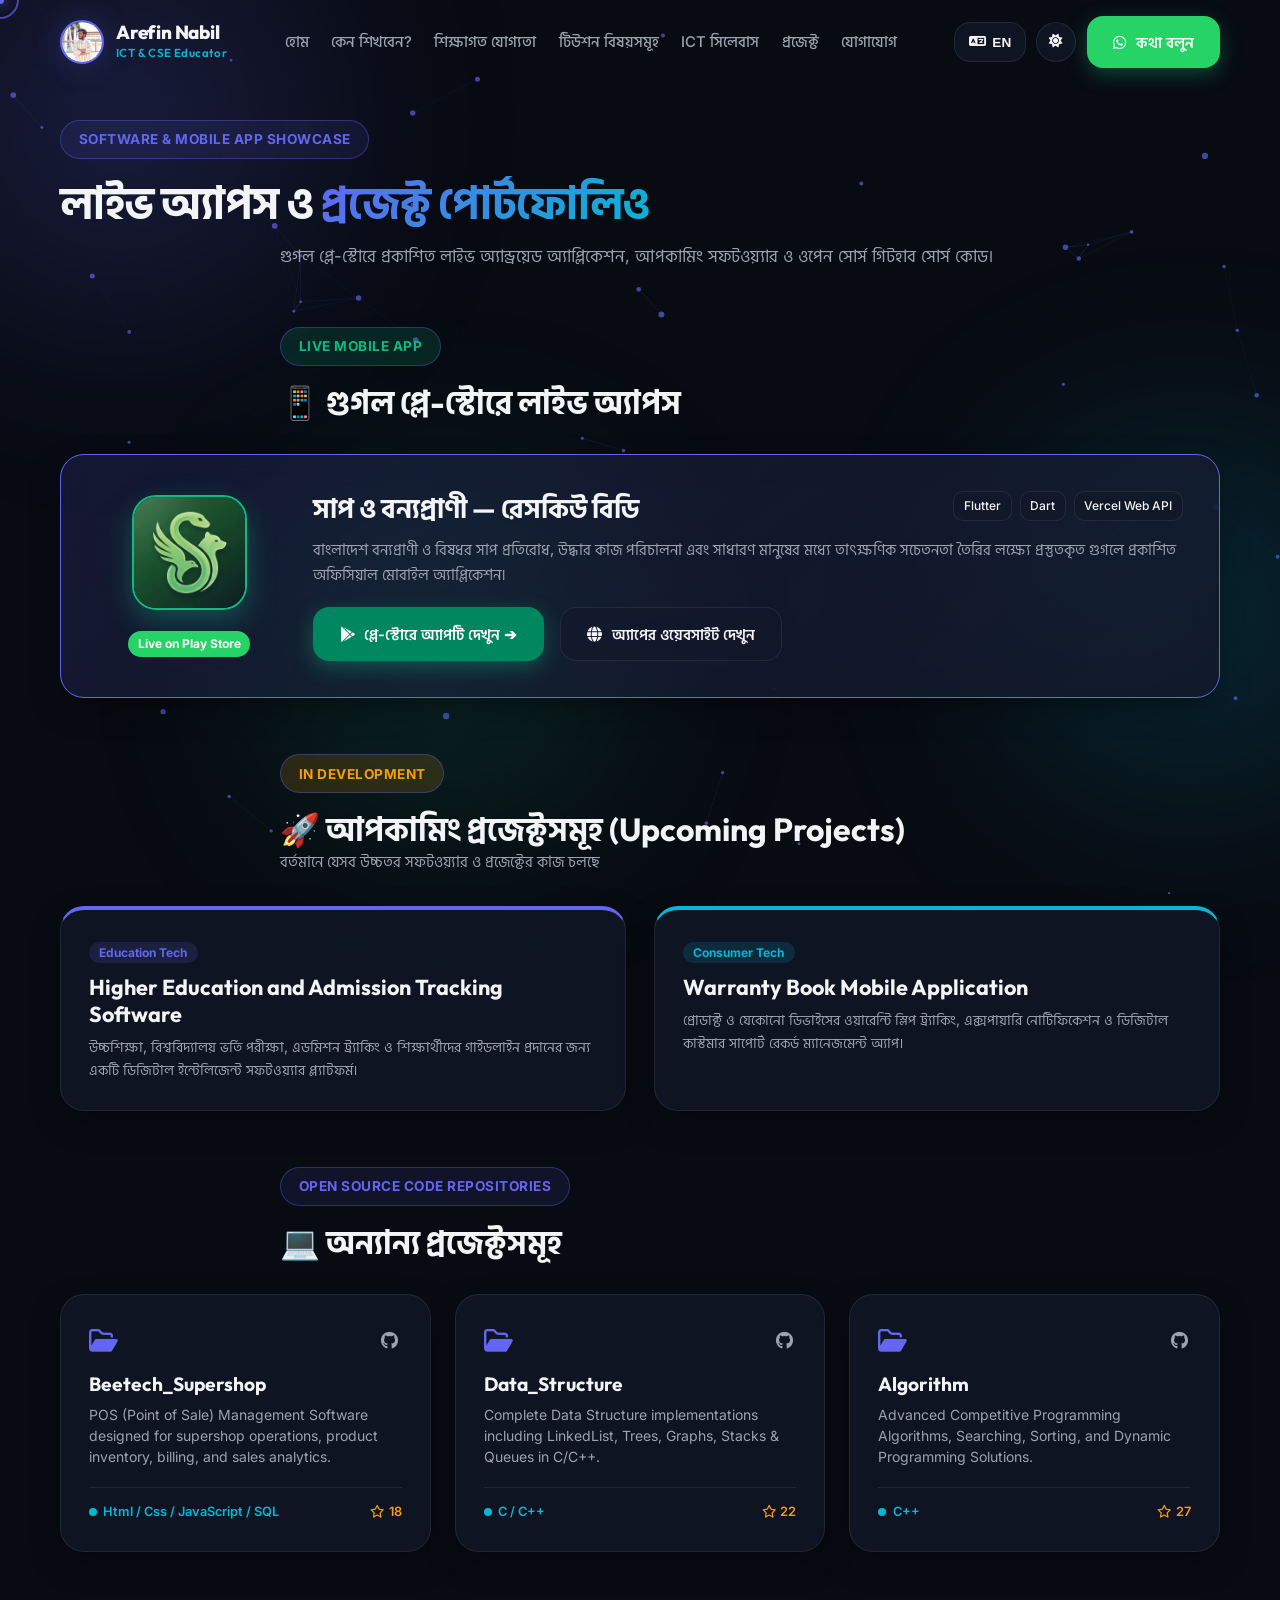
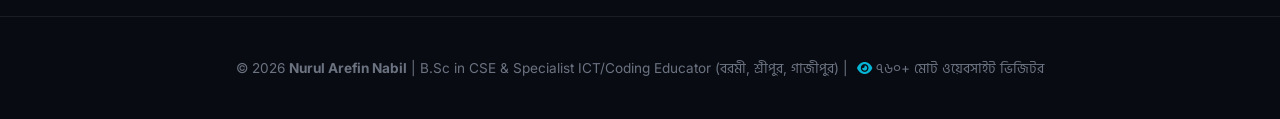
==== commit fdb9bf5a: "Make ICT card clickable to syllabus page, rename menu link to ICT Syllabus, and harmonize light/dark" ====
--- a/projects.html
+++ b/projects.html
@@ -52,7 +52,7 @@
                 <a href="index.html#why-me" class="nav-link" data-i18n="navWhy">কেন শিখবেন?</a>
                 <a href="index.html#education" class="nav-link" data-i18n="navEdu">শিক্ষাগত যোগ্যতা</a>
                 <a href="index.html#tuition" class="nav-link" data-i18n="navTuition">টিউশন বিষয়সমূহ</a>
-                <a href="syllabus.html" class="nav-link" data-i18n="navSyllabus">সিলেবাস</a>
+                <a href="syllabus.html" class="nav-link" data-i18n="navSyllabus">ICT সিলেবাস</a>
                 <a href="projects.html" class="nav-link active" data-i18n="navProjects">প্রজেক্ট</a>
                 <a href="index.html#contact" class="nav-link" data-i18n="navContact">যোগাযোগ</a>
 
@@ -96,10 +96,10 @@
     </header>
 
     <!-- Page Header Banner -->
-    <section class="section" style="padding-top: 8rem; padding-bottom: 3rem;">
+    <section class="section page-banner">
         <div class="container text-center">
             <div class="section-tag" style="margin: 0 auto 1rem auto;" data-i18n="projTag">Software & Mobile App Showcase</div>
-            <h1 class="section-title" style="font-size: 3rem;" data-i18n="projTitle">
+            <h1 class="section-title page-title" data-i18n="projTitle">
                 লাইভ অ্যাপস ও <span class="text-gradient">প্রজেক্ট পোর্টফোলিও</span>
             </h1>
             <p class="section-subtitle" style="max-width: 720px; margin: 0 auto;" data-i18n="projSub">
@@ -118,8 +118,7 @@
 
             <div class="glass-card special-card"
                 style="padding: 2.25rem; margin-bottom: 3.5rem; border-color: var(--primary);">
-                <div style="display: grid; grid-template-columns: 0.35fr 1.65fr; gap: 2rem; align-items: center;"
-                    class="form-row-2col">
+                <div class="live-app-grid">
                     <div style="text-align: center;">
                         <img src="applogo.png" alt="সাপ ও বন্যপ্রাণী রেসকিউ বিডি অ্যাপ লোগো"
                             style="width: 115px; height: 115px; border-radius: 24px; object-fit: cover; box-shadow: 0 10px 28px rgba(16,185,129,0.35); border: 2px solid var(--accent);">
@@ -129,7 +128,7 @@
                     </div>
 
                     <div>
-                        <div
+                        <div class="skill-chip-container"
                             style="display: flex; justify-content: space-between; align-items: flex-start; flex-wrap: wrap; gap: 0.5rem;">
                             <h3 style="font-size: 1.7rem;" data-i18n="pSnakeAppName">সাপ ও বন্যপ্রাণী — রেসকিউ বিডি</h3>
                             <div style="display: flex; gap: 0.5rem; flex-wrap: wrap;">
@@ -145,7 +144,7 @@
                             বাংলাদেশ বন্যপ্রাণী ও বিষধর সাপ প্রতিরোধ, উদ্ধার কাজ পরিচালনা এবং সাধারণ মানুষের মধ্যে তাৎক্ষণিক সচেতনতা তৈরির লক্ষ্যে প্রস্তুতকৃত গুগলে প্রকাশিত অফিসিয়াল মোবাইল অ্যাপ্লিকেশন।
                         </p>
 
-                        <div style="display: flex; gap: 1rem; flex-wrap: wrap;">
+                        <div style="display: flex; gap: 1rem; flex-wrap: wrap;" class="skill-chip-container">
                             <a href="https://play.google.com/store/apps/details?id=bd.snake.app" target="_blank"
                                 class="btn btn-accent" style="background: #01875f; border-color: #01875f;" data-i18n="pSnakePlayBtn">
                                 <i class="fa-brands fa-google-play"></i> প্লে-স্টোরে অ্যাপটি দেখুন ➔
@@ -166,7 +165,7 @@
                     <p style="color: var(--text-muted); font-size: 0.95rem;" data-i18n="pUpSub">বর্তমানে যেসব উচ্চতর সফটওয়্যার ও প্রজেক্টের কাজ চলছে</p>
                 </div>
 
-                <div style="display: grid; grid-template-columns: 1fr 1fr; gap: 1.75rem;" class="form-row-2col">
+                <div class="upcoming-projects-grid">
                     <!-- Upcoming 1 -->
                     <div class="glass-card" style="padding: 1.75rem; border-top: 4px solid var(--primary);">
                         <span
--- a/styles.css
+++ b/styles.css
@@ -52,34 +52,37 @@
 }
 
 /* Light / Day Theme Overrides — High Contrast & Clear Text Guarantee */
+/* Light / Day Theme Overrides — High Contrast & Premium Parity Guarantee */
 [data-theme="light"] {
     --bg-dark: #f8fafc;
-    --bg-card: #ffffff;
+    --bg-card: rgba(255, 255, 255, 0.92);
     --bg-card-hover: #ffffff;
     --bg-modal: #ffffff;
-    --border-color: #e2e8f0;
-    --border-glow: rgba(99, 102, 241, 0.3);
+    --border-color: rgba(99, 102, 241, 0.18);
+    --border-glow: rgba(99, 102, 241, 0.35);
     
     --text-main: #0f172a;
     --text-muted: #334155;
     --text-sub: #475569;
     
     --grad-card: linear-gradient(145deg, #ffffff 0%, #f1f5f9 100%);
-    --shadow-card: 0 10px 25px -5px rgba(0, 0, 0, 0.05), 0 8px 10px -6px rgba(0, 0, 0, 0.01);
+    --shadow-card: 0 10px 30px -5px rgba(99, 102, 241, 0.08), 0 4px 12px rgba(0, 0, 0, 0.03);
     --shadow-glow: 0 0 25px rgba(99, 102, 241, 0.15);
     --form-bg: #ffffff;
 }
 
 [data-theme="light"] .glass-card {
-    background: #ffffff !important;
-    border: 1px solid #cbd5e1 !important;
-    box-shadow: 0 10px 25px -5px rgba(0, 0, 0, 0.05) !important;
+    background: rgba(255, 255, 255, 0.92) !important;
+    backdrop-filter: blur(16px) !important;
+    -webkit-backdrop-filter: blur(16px) !important;
+    border: 1px solid rgba(99, 102, 241, 0.2) !important;
+    box-shadow: 0 10px 30px -5px rgba(99, 102, 241, 0.08), 0 4px 12px rgba(0, 0, 0, 0.03) !important;
 }
 
 [data-theme="light"] .glass-card:hover {
     background: #ffffff !important;
     border-color: var(--primary) !important;
-    box-shadow: 0 16px 35px -8px rgba(99, 102, 241, 0.15) !important;
+    box-shadow: 0 16px 35px -8px rgba(99, 102, 241, 0.22), 0 0 20px rgba(99, 102, 241, 0.12) !important;
 }
 
 [data-theme="light"] .form-control, 
@@ -115,8 +118,9 @@
 }
 
 [data-theme="light"] .special-card {
-    background: linear-gradient(145deg, rgba(99, 102, 241, 0.08) 0%, #ffffff 100%) !important;
-    border: 2px solid rgba(99, 102, 241, 0.4) !important;
+    background: linear-gradient(145deg, rgba(99, 102, 241, 0.08) 0%, rgba(255, 255, 255, 0.95) 100%) !important;
+    border: 2px solid rgba(99, 102, 241, 0.35) !important;
+    box-shadow: 0 14px 35px -6px rgba(99, 102, 241, 0.15) !important;
 }
 
 [data-theme="light"] .subject-title,
@@ -899,6 +903,30 @@
     font-size: 0.9rem;
     color: var(--text-muted);
     line-height: 1.5;
+}
+
+/* Page Banner & Responsive Grid Layouts */
+.page-banner {
+    padding-top: 7.5rem;
+    padding-bottom: 2.5rem;
+}
+
+.page-title {
+    font-size: 2.75rem;
+    line-height: 1.25;
+}
+
+.live-app-grid {
+    display: grid;
+    grid-template-columns: 0.35fr 1.65fr;
+    gap: 2rem;
+    align-items: center;
+}
+
+.upcoming-projects-grid {
+    display: grid;
+    grid-template-columns: 1fr 1fr;
+    gap: 1.75rem;
 }
 
 /* ICT Syllabus Chapter Cards */
@@ -1534,6 +1562,50 @@
         min-height: auto;
     }
 
+    .page-banner {
+        padding-top: 5.5rem !important;
+        padding-bottom: 2rem !important;
+    }
+
+    .page-title {
+        font-size: 1.85rem !important;
+        line-height: 1.3 !important;
+    }
+
+    .live-app-grid {
+        grid-template-columns: 1fr !important;
+        gap: 1.5rem !important;
+        text-align: center !important;
+    }
+
+    .live-app-grid > div {
+        text-align: center !important;
+    }
+
+    .live-app-grid h3 {
+        font-size: 1.35rem !important;
+        text-align: center !important;
+        width: 100% !important;
+    }
+
+    .live-app-grid div[style*="display: flex"] {
+        justify-content: center !important;
+    }
+
+    .upcoming-projects-grid {
+        grid-template-columns: 1fr !important;
+        gap: 1.25rem !important;
+    }
+
+    .chapter-grid {
+        grid-template-columns: 1fr !important;
+        gap: 1.25rem !important;
+    }
+
+    .chapter-card {
+        padding: 1.5rem !important;
+    }
+
     .hero-title {
         font-size: 1.85rem !important;
         line-height: 1.3 !important;
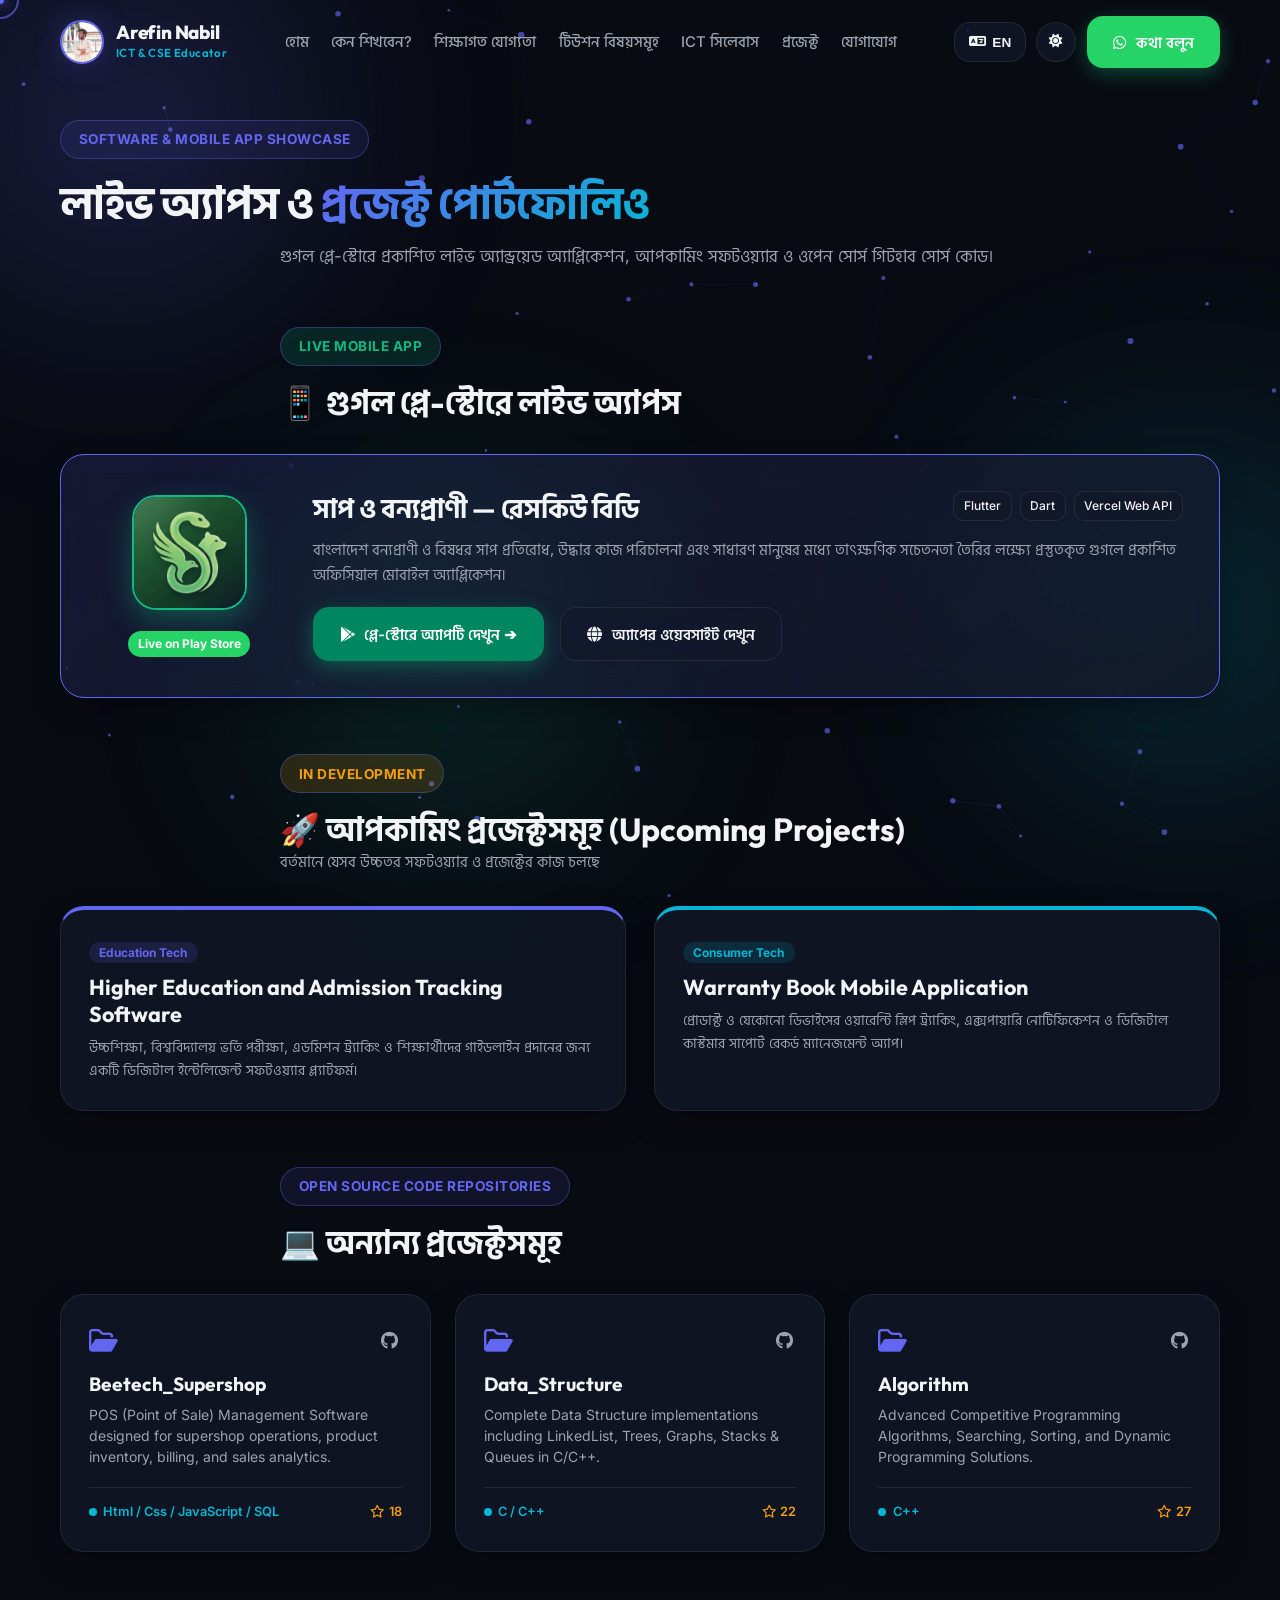
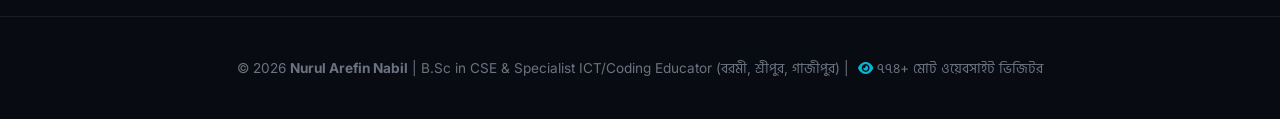
==== commit df2d8461: "Fix mobile menu drawer layout, solid backdrop, remove theme text label, and remove duplicate hamburg" ====
--- a/projects.html
+++ b/projects.html
@@ -62,7 +62,7 @@
                         <i class="fa-solid fa-language"></i> <span class="langText">EN</span>
                     </button>
                     <button class="theme-toggle-btn theme-toggle-action" title="থিম পরিবর্তন করুন">
-                        <i class="fa-solid fa-sun"></i> <span class="themeText" data-i18n="themeText">থিম</span>
+                        <i class="fa-solid fa-sun"></i>
                     </button>
                 </div>
 
--- a/styles.css
+++ b/styles.css
@@ -1488,7 +1488,14 @@
     }
 
     .navbar {
-        padding: 0.75rem 0;
+        padding: 0.85rem 0;
+        background: var(--bg-dark);
+        border-bottom: 1px solid var(--border-color);
+    }
+
+    [data-theme="light"] .navbar {
+        background: #ffffff;
+        border-bottom-color: #e2e8f0;
     }
 
     .brand-name {
@@ -1506,19 +1513,29 @@
 
     .nav-menu {
         position: fixed;
-        top: 62px;
+        top: 66px;
         left: -100%;
         width: 100%;
-        height: calc(100vh - 62px);
+        height: calc(100vh - 66px);
         background: var(--bg-modal);
-        backdrop-filter: blur(24px);
-        -webkit-backdrop-filter: blur(24px);
+        backdrop-filter: blur(28px);
+        -webkit-backdrop-filter: blur(28px);
         flex-direction: column;
-        justify-content: center;
-        gap: 1.4rem;
+        justify-content: flex-start;
+        align-items: center;
+        gap: 1.25rem;
         transition: var(--trans-normal);
         z-index: 999;
-        padding: 2rem 1.5rem;
+        padding: 2.25rem 1.5rem 3rem 1.5rem;
+        overflow-y: auto;
+        border-top: 1px solid var(--border-color);
+        box-shadow: 0 20px 40px rgba(0, 0, 0, 0.4);
+    }
+
+    [data-theme="light"] .nav-menu {
+        background: #ffffff !important;
+        border-top-color: #e2e8f0 !important;
+        box-shadow: 0 20px 40px rgba(0, 0, 0, 0.08) !important;
     }
 
     .nav-menu.active {
@@ -1543,9 +1560,9 @@
         display: flex !important;
         align-items: center;
         justify-content: center;
-        gap: 0.85rem;
-        margin: 0.5rem 0;
-        padding: 0.55rem 1.1rem;
+        gap: 0.75rem;
+        margin: 0.75rem 0 0.25rem 0;
+        padding: 0.4rem 0.85rem;
         background: rgba(255, 255, 255, 0.06);
         border: 1px solid var(--border-color);
         border-radius: var(--radius-full);
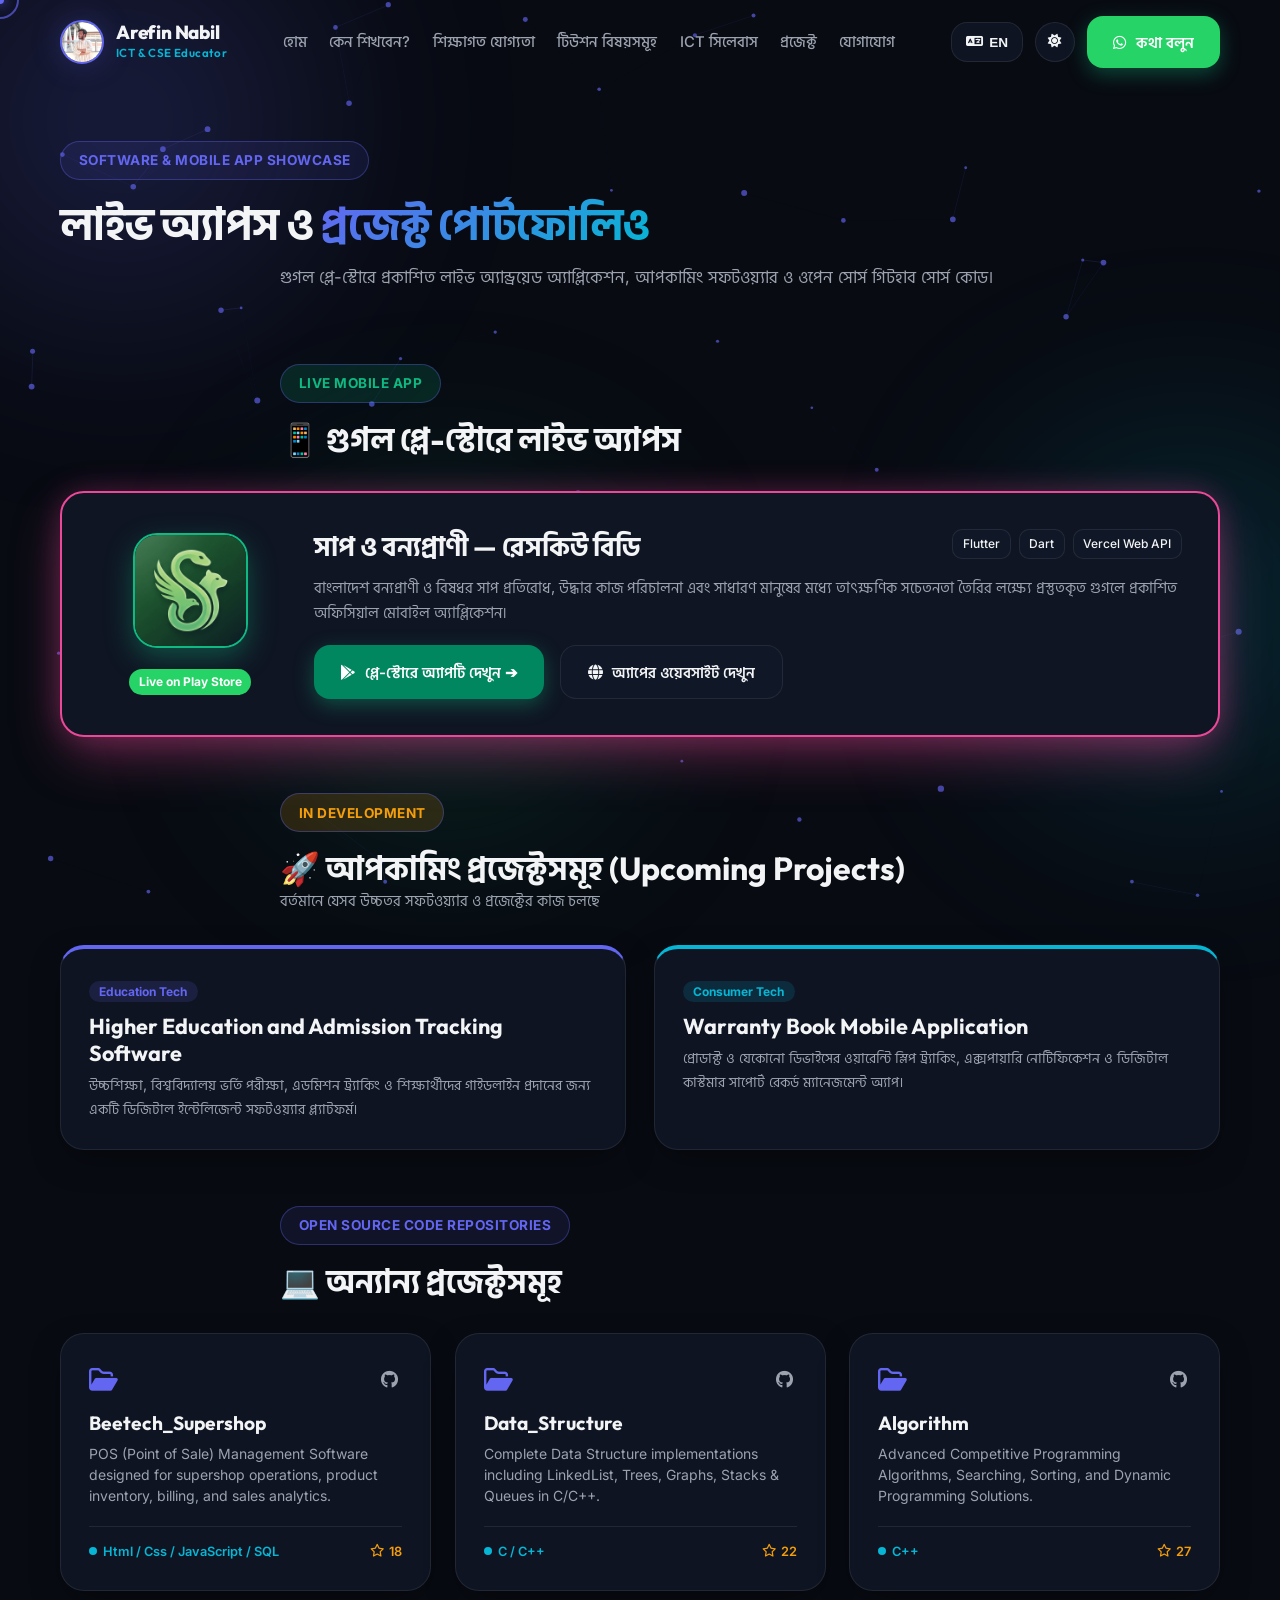
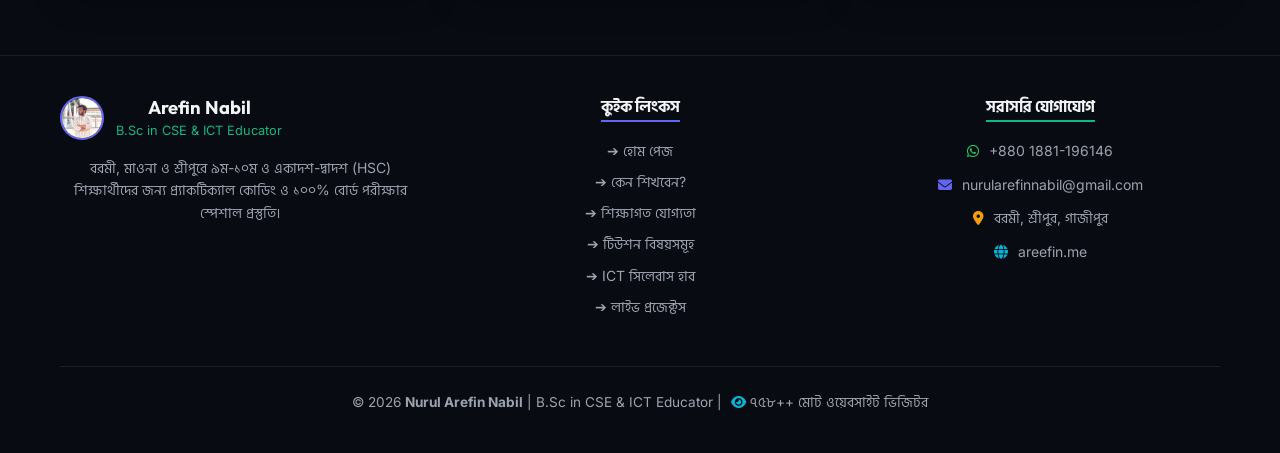
==== commit a01aa28c: "seventh touch" ====
--- a/projects.html
+++ b/projects.html
@@ -3,7 +3,7 @@
 
 <head>
     <meta charset="UTF-8">
-    <meta name="viewport" content="width=device-width, initial-scale=1.0, maximum-scale=1.0, user-scalable=no">
+    <meta name="viewport" content="width=device-width, initial-scale=1.0">
     <title>Software & Mobile Apps Portfolio — Nurul Arefin Nabil</title>
     <meta name="description"
         content="Live Play Store Android Apps, Upcoming Software Projects, and GitHub Repositories developed by Nurul Arefin Nabil (B.Sc in CSE).">
@@ -19,10 +19,13 @@
     <link rel="stylesheet" href="https://cdnjs.cloudflare.com/ajax/libs/font-awesome/6.5.1/css/all.min.css">
 
     <!-- Core Stylesheet -->
-    <link rel="stylesheet" href="styles.css">
+    <link rel="stylesheet" href="styles.css?v=1.2">
 </head>
 
 <body>
+
+    <!-- Fixed Top Glowing Scroll Progress Indicator Bar -->
+    <div id="scrollProgressBar" class="scroll-progress-bar"></div>
 
     <!-- Interactive Particle Canvas Background -->
     <canvas id="bgCanvas"></canvas>
@@ -116,7 +119,7 @@
                 <h2 style="font-size: 2rem;" data-i18n="pLiveTitle">📱 গুগল প্লে-স্টোরে লাইভ অ্যাপস</h2>
             </div>
 
-            <div class="glass-card special-card"
+            <div class="glass-card special-card reveal-up"
                 style="padding: 2.25rem; margin-bottom: 3.5rem; border-color: var(--primary);">
                 <div class="live-app-grid">
                     <div style="text-align: center;">
@@ -167,7 +170,7 @@
 
                 <div class="upcoming-projects-grid">
                     <!-- Upcoming 1 -->
-                    <div class="glass-card" style="padding: 1.75rem; border-top: 4px solid var(--primary);">
+                    <div class="glass-card reveal-left" style="padding: 1.75rem; border-top: 4px solid var(--primary);">
                         <span
                             style="font-size: 0.75rem; font-weight: 700; background: rgba(99, 102, 241, 0.15); color: var(--primary); padding: 0.2rem 0.65rem; border-radius: 99px;">Education Tech</span>
                         <h4 style="font-size: 1.35rem; margin: 0.6rem 0 0.4rem 0;" data-i18n="pEduTechTitle">Higher Education and Admission Tracking Software</h4>
@@ -177,7 +180,7 @@
                     </div>
 
                     <!-- Upcoming 2 -->
-                    <div class="glass-card" style="padding: 1.75rem; border-top: 4px solid var(--secondary);">
+                    <div class="glass-card reveal-right" style="padding: 1.75rem; border-top: 4px solid var(--secondary);">
                         <span
                             style="font-size: 0.75rem; font-weight: 700; background: rgba(6, 182, 212, 0.15); color: var(--secondary); padding: 0.2rem 0.65rem; border-radius: 99px;">Consumer Tech</span>
                         <h4 style="font-size: 1.35rem; margin: 0.6rem 0 0.4rem 0;" data-i18n="pWarrantyTitle">Warranty Book Mobile Application</h4>
@@ -202,10 +205,53 @@
         </div>
     </section>
 
-    <!-- Footer -->
+    <!-- Multi-Column Premium Footer -->
     <footer class="footer">
         <div class="container">
-            <p>© 2026 <strong>Nurul Arefin Nabil</strong> | B.Sc in CSE & Specialist ICT/Coding Educator (বরমী, শ্রীপুর, গাজীপুর) | <i class="fa-solid fa-eye" style="color: var(--secondary); margin-left: 5px;"></i> <span class="visitor-count-number">784</span>+ মোট ওয়েবসাইট ভিজিটর</p>
+            <div style="display: grid; grid-template-columns: repeat(auto-fit, minmax(240px, 1fr)); gap: 2.5rem; margin-bottom: 3rem;">
+                <!-- Column 1: Brand Info -->
+                <div>
+                    <div style="display: flex; align-items: center; gap: 0.75rem; margin-bottom: 1rem;">
+                        <img src="profile.jpg" alt="Arefin Nabil" style="width: 44px; height: 44px; border-radius: 50%; object-fit: cover; border: 2px solid var(--primary);">
+                        <div>
+                            <h3 style="font-size: 1.15rem; margin: 0; color: var(--text-main);">Arefin Nabil</h3>
+                            <span style="font-size: 0.8rem; color: var(--accent);">B.Sc in CSE & ICT Educator</span>
+                        </div>
+                    </div>
+                    <p style="font-size: 0.875rem; color: var(--text-muted); line-height: 1.6;">
+                        বরমী, মাওনা ও শ্রীপুরে ৯ম-১০ম ও একাদশ-দ্বাদশ (HSC) শিক্ষার্থীদের জন্য প্র্যাকটিক্যাল কোডিং ও ১০০% বোর্ড পরীক্ষার স্পেশাল প্রস্তুতি।
+                    </p>
+                </div>
+
+                <!-- Column 2: Quick Links -->
+                <div>
+                    <h4 style="font-size: 1rem; color: var(--text-main); margin-bottom: 1.1rem; border-bottom: 2px solid var(--primary); display: inline-block; padding-bottom: 0.25rem;">কুইক লিংকস</h4>
+                    <ul style="list-style: none; display: flex; flex-direction: column; gap: 0.5rem; font-size: 0.875rem;">
+                        <li><a href="index.html#home" style="color: var(--text-muted); text-decoration: none;">➔ হোম পেজ</a></li>
+                        <li><a href="index.html#why-me" style="color: var(--text-muted); text-decoration: none;">➔ কেন শিখবেন?</a></li>
+                        <li><a href="index.html#education" style="color: var(--text-muted); text-decoration: none;">➔ শিক্ষাগত যোগ্যতা</a></li>
+                        <li><a href="index.html#tuition" style="color: var(--text-muted); text-decoration: none;">➔ টিউশন বিষয়সমূহ</a></li>
+                        <li><a href="syllabus.html" style="color: var(--text-muted); text-decoration: none;">➔ ICT সিলেবাস হাব</a></li>
+                        <li><a href="projects.html" style="color: var(--text-muted); text-decoration: none;">➔ লাইভ প্রজেক্টস</a></li>
+                    </ul>
+                </div>
+
+                <!-- Column 3: Contact Summary -->
+                <div>
+                    <h4 style="font-size: 1rem; color: var(--text-main); margin-bottom: 1.1rem; border-bottom: 2px solid var(--accent); display: inline-block; padding-bottom: 0.25rem;">সরাসরি যোগাযোগ</h4>
+                    <ul style="list-style: none; display: flex; flex-direction: column; gap: 0.65rem; font-size: 0.875rem; color: var(--text-muted);">
+                        <li><i class="fa-brands fa-whatsapp" style="color: #25D366; margin-right: 6px;"></i> +880 1881-196146</li>
+                        <li><i class="fa-solid fa-envelope" style="color: var(--primary); margin-right: 6px;"></i> nurularefinnabil@gmail.com</li>
+                        <li><i class="fa-solid fa-location-dot" style="color: var(--amber); margin-right: 6px;"></i> বরমী, শ্রীপুর, গাজীপুর</li>
+                        <li><i class="fa-solid fa-globe" style="color: var(--secondary); margin-right: 6px;"></i> areefin.me</li>
+                    </ul>
+                </div>
+            </div>
+
+            <!-- Bottom Copyright Bar -->
+            <div style="border-top: 1px solid var(--border-color); padding-top: 1.5rem; text-align: center; font-size: 0.85rem; color: var(--text-muted);">
+                <p>© 2026 <strong>Nurul Arefin Nabil</strong> | B.Sc in CSE & ICT Educator | <i class="fa-solid fa-eye" style="color: var(--secondary); margin-left: 5px;"></i> <span class="visitor-count-number">--</span>+ মোট ওয়েবসাইট ভিজিটর</p>
+            </div>
         </div>
     </footer>
 
--- a/styles.css
+++ b/styles.css
@@ -55,24 +55,24 @@
 /* Light / Day Theme Overrides — High Contrast & Premium Parity Guarantee */
 [data-theme="light"] {
     --bg-dark: #f8fafc;
-    --bg-card: rgba(255, 255, 255, 0.92);
-    --bg-card-hover: #ffffff;
-    --bg-modal: #ffffff;
-    --border-color: rgba(99, 102, 241, 0.18);
+    --bg-card: rgba(255, 255, 255, 0.78);
+    --bg-card-hover: rgba(255, 255, 255, 0.92);
+    --bg-modal: rgba(255, 255, 255, 0.95);
+    --border-color: rgba(99, 102, 241, 0.2);
     --border-glow: rgba(99, 102, 241, 0.35);
     
     --text-main: #0f172a;
     --text-muted: #334155;
     --text-sub: #475569;
     
-    --grad-card: linear-gradient(145deg, #ffffff 0%, #f1f5f9 100%);
+    --grad-card: linear-gradient(135deg, rgba(255, 255, 255, 0.85) 0%, rgba(241, 245, 249, 0.6) 100%);
     --shadow-card: 0 10px 30px -5px rgba(99, 102, 241, 0.08), 0 4px 12px rgba(0, 0, 0, 0.03);
     --shadow-glow: 0 0 25px rgba(99, 102, 241, 0.15);
-    --form-bg: #ffffff;
+    --form-bg: rgba(255, 255, 255, 0.85);
 }
 
 [data-theme="light"] .glass-card {
-    background: rgba(255, 255, 255, 0.92) !important;
+    background: rgba(255, 255, 255, 0.78) !important;
     backdrop-filter: blur(16px) !important;
     -webkit-backdrop-filter: blur(16px) !important;
     border: 1px solid rgba(99, 102, 241, 0.2) !important;
@@ -80,47 +80,98 @@
 }
 
 [data-theme="light"] .glass-card:hover {
+    background: rgba(255, 255, 255, 0.92) !important;
+    border-color: var(--primary) !important;
+    box-shadow: 0 16px 35px -8px rgba(99, 102, 241, 0.2), 0 0 20px rgba(99, 102, 241, 0.12) !important;
+}
+
+/* Light / Day Theme Footer Overrides */
+[data-theme="light"] .footer {
     background: #ffffff !important;
-    border-color: var(--primary) !important;
-    box-shadow: 0 16px 35px -8px rgba(99, 102, 241, 0.22), 0 0 20px rgba(99, 102, 241, 0.12) !important;
-}
-
+    border-top: 1px solid #e2e8f0 !important;
+    color: #0f172a !important;
+}
+
+[data-theme="light"] .footer h3,
+[data-theme="light"] .footer h4 {
+    color: #0f172a !important;
+}
+
+[data-theme="light"] .footer p,
+[data-theme="light"] .footer li,
+[data-theme="light"] .footer a {
+    color: #334155 !important;
+}
+
+[data-theme="light"] .footer a:hover {
+    color: var(--primary) !important;
+}
+
+/* Explicit Top Accent Border Preservations for Education Timeline Cards */
+.timeline-item:nth-child(1) .glass-card,
+.timeline-card:nth-child(1) {
+    border-top: 4px solid var(--primary) !important;
+}
+
+.timeline-item:nth-child(2) .glass-card,
+.timeline-card:nth-child(2) {
+    border-top: 4px solid var(--secondary) !important;
+}
+
+.timeline-item:nth-child(3) .glass-card,
+.timeline-card:nth-child(3) {
+    border-top: 4px solid var(--accent) !important;
+}
+
+/* Translucent Glowing Glass Form Controls for Light Mode */
 [data-theme="light"] .form-control, 
 [data-theme="light"] .form-select {
-    background: #ffffff !important;
-    border: 1px solid #cbd5e1 !important;
+    background: rgba(255, 255, 255, 0.72) !important;
+    border: 1.5px solid rgba(99, 102, 241, 0.32) !important;
     color: #0f172a !important;
+    backdrop-filter: blur(12px) !important;
+    box-shadow: 0 4px 12px rgba(99, 102, 241, 0.08) !important;
 }
 
 [data-theme="light"] .form-control:focus, 
 [data-theme="light"] .form-select:focus {
+    background: rgba(255, 255, 255, 0.95) !important;
     border-color: var(--primary) !important;
-    box-shadow: 0 0 0 3px rgba(99, 102, 241, 0.15) !important;
+    box-shadow: 0 0 18px rgba(99, 102, 241, 0.3), 0 0 0 3px rgba(99, 102, 241, 0.15) !important;
 }
 
 [data-theme="light"] .custom-checkbox {
-    background: #f8fafc !important;
-    border-color: #cbd5e1 !important;
+    background: rgba(255, 255, 255, 0.65) !important;
+    border-color: rgba(99, 102, 241, 0.32) !important;
     color: #0f172a !important;
+}
+
+[data-theme="light"] .section-tag {
+    background: rgba(99, 102, 241, 0.12) !important;
+    border: 1.5px solid rgba(99, 102, 241, 0.35) !important;
+    color: #4f46e5 !important;
+    box-shadow: 0 4px 12px rgba(99, 102, 241, 0.12) !important;
 }
 
 [data-theme="light"] .hero-avatar-img {
     background: #f1f5f9;
 }
 
-/* Special Featured Cards High Contrast Fix */
+/* Special Featured Cards High Contrast Opaque Fix */
 .special-card {
-    border-color: var(--primary) !important;
+    border-color: #ec4899 !important;
 }
 
 [data-theme="dark"] .special-card {
-    background: linear-gradient(145deg, rgba(99, 102, 241, 0.15) 0%, rgba(18, 25, 41, 0.88) 100%) !important;
+    background: #0f1523 !important;
+    border: 2px solid #ec4899 !important;
+    box-shadow: 0 22px 55px -8px rgba(236, 72, 153, 0.4), 0 0 30px rgba(236, 72, 153, 0.25) !important;
 }
 
 [data-theme="light"] .special-card {
-    background: linear-gradient(145deg, rgba(99, 102, 241, 0.08) 0%, rgba(255, 255, 255, 0.95) 100%) !important;
-    border: 2px solid rgba(99, 102, 241, 0.35) !important;
-    box-shadow: 0 14px 35px -6px rgba(99, 102, 241, 0.15) !important;
+    background: #ffffff !important;
+    border: 2px solid #ec4899 !important;
+    box-shadow: 0 20px 45px -8px rgba(236, 72, 153, 0.3), 0 4px 16px rgba(0, 0, 0, 0.05) !important;
 }
 
 [data-theme="light"] .subject-title,
@@ -147,7 +198,6 @@
 }
 
 html, body {
-    overflow-x: hidden;
     width: 100%;
     max-width: 100%;
     margin: 0;
@@ -157,6 +207,11 @@
 html {
     scroll-behavior: smooth;
     font-size: 16px;
+    overflow-x: hidden;
+}
+
+body {
+    overflow-x: clip;
 }
 
 body {
@@ -175,6 +230,19 @@
     overflow-wrap: break-word;
     word-wrap: break-word;
     max-width: 100%;
+}
+
+/* Fixed Top Glowing Scroll Progress Indicator Bar */
+.scroll-progress-bar {
+    position: fixed;
+    top: 0;
+    left: 0;
+    height: 4px;
+    width: 0%;
+    background: linear-gradient(90deg, #6366f1 0%, #06b6d4 33%, #10b981 66%, #ec4899 100%);
+    z-index: 10001;
+    box-shadow: 0 0 12px rgba(99, 102, 241, 0.8), 0 0 24px rgba(236, 72, 153, 0.7);
+    transition: width 0.08s ease-out;
 }
 
 /* Particle Canvas Background */
@@ -436,7 +504,7 @@
     border: 1px solid var(--border-color);
     border-radius: var(--radius-lg);
     box-shadow: var(--shadow-card);
-    transition: var(--trans-normal);
+    transition: var(--trans-spring);
     position: relative;
     overflow: hidden;
     width: 100%;
@@ -444,9 +512,9 @@
 
 .glass-card:hover {
     background: var(--bg-card-hover);
-    border-color: var(--border-glow);
-    transform: translateY(-5px);
-    box-shadow: 0 18px 40px -10px rgba(99, 102, 241, 0.2);
+    border-color: var(--primary) !important;
+    transform: translateY(-10px) scale(1.025);
+    box-shadow: 0 20px 45px rgba(99, 102, 241, 0.22), 0 0 25px rgba(99, 102, 241, 0.15) !important;
 }
 
 /* ==========================================================================
@@ -476,9 +544,67 @@
 }
 
 .nav-container {
-    display: flex;
-    align-items: center;
-    justify-content: space-between;
+    display: flex !important;
+    align-items: center !important;
+    justify-content: space-between !important;
+    flex-wrap: nowrap !important;
+    width: 100%;
+}
+
+.nav-actions {
+    display: flex !important;
+    align-items: center !important;
+    gap: 0.75rem !important;
+    flex-wrap: nowrap !important;
+    flex-shrink: 0 !important;
+}
+
+.mobile-toggle {
+    display: none;
+    background: rgba(99, 102, 241, 0.12);
+    border: 1px solid rgba(99, 102, 241, 0.3);
+    color: var(--text-main);
+    width: 42px;
+    height: 42px;
+    border-radius: var(--radius-md);
+    font-size: 1.25rem;
+    cursor: pointer;
+    align-items: center;
+    justify-content: center;
+    transition: var(--trans-fast);
+    flex-shrink: 0;
+}
+
+@media (max-width: 991px) {
+    .mobile-toggle {
+        display: flex !important;
+    }
+}
+
+/* Universal Top Header & Hero Clearance Fix (prevents fixed navbar overlap on ALL pages) */
+.hero,
+.page-banner {
+    margin-top: 85px !important;
+    padding-top: 3.5rem !important;
+    padding-bottom: 3.5rem !important;
+}
+
+@media (max-width: 991px) {
+    .hero,
+    .page-banner {
+        margin-top: 80px !important;
+        padding-top: 3.25rem !important;
+        padding-bottom: 2.75rem !important;
+    }
+}
+
+@media (max-width: 576px) {
+    .hero,
+    .page-banner {
+        margin-top: 75px !important;
+        padding-top: 3rem !important;
+        padding-bottom: 2.25rem !important;
+    }
 }
 
 .brand-logo {
@@ -811,6 +937,200 @@
     grid-template-columns: repeat(auto-fit, minmax(280px, 1fr));
     gap: 1.5rem;
     margin-bottom: 3.5rem;
+}
+
+/* ==========================================================================
+   Mobile-Only Sticky Card Stacking Effect Utility & Desktop Grid Setup
+   ========================================================================== */
+@media (max-width: 991px) {
+    .why-us-stack.stack-cards-wrapper {
+        display: flex;
+        flex-direction: column;
+        gap: 1.75rem;
+        position: relative;
+        max-width: 100%;
+        margin: 0 auto 3.5rem auto;
+    }
+
+    .why-us-stack .stacked-card {
+        position: sticky;
+        top: calc(85px + var(--card-index, 0) * 36px);
+        background: #0f1523 !important;
+        backdrop-filter: blur(24px) !important;
+        -webkit-backdrop-filter: blur(24px) !important;
+        border: 1px solid rgba(255, 255, 255, 0.12) !important;
+        border-radius: var(--radius-lg);
+        transition: transform 0.35s cubic-bezier(0.25, 1, 0.5, 1), box-shadow 0.35s ease;
+        box-shadow: 0 22px 50px -10px rgba(0, 0, 0, 0.75), 0 0 25px rgba(99, 102, 241, 0.18);
+        will-change: position, top;
+        margin-bottom: 2.75rem;
+        padding: 2.25rem 2rem !important;
+    }
+
+    [data-theme="light"] .why-us-stack .stacked-card {
+        background: #ffffff !important;
+        border-color: rgba(99, 102, 241, 0.25) !important;
+        box-shadow: 0 18px 45px -10px rgba(99, 102, 241, 0.18), 0 4px 16px rgba(0, 0, 0, 0.05);
+    }
+}
+
+@media (min-width: 992px) {
+    .why-us-stack {
+        display: grid;
+        grid-template-columns: repeat(6, 1fr);
+        gap: 1.75rem;
+        margin-bottom: 3.5rem;
+    }
+    .why-us-stack .why-card {
+        grid-column: span 2;
+    }
+    .why-us-stack .why-card:nth-child(4) {
+        grid-column: span 3;
+    }
+    .why-us-stack .why-card:nth-child(5) {
+        grid-column: span 3;
+    }
+}
+
+.stack-card-header {
+    display: flex;
+    align-items: center;
+    justify-content: space-between;
+    width: 100%;
+    margin-bottom: 1.25rem;
+}
+
+.stack-step-badge {
+    font-size: 0.725rem;
+    font-weight: 800;
+    letter-spacing: 0.05em;
+    padding: 0.35rem 0.85rem;
+    border-radius: 99px;
+    text-transform: uppercase;
+    box-shadow: 0 4px 12px rgba(0, 0, 0, 0.15);
+}
+
+/* ==========================================================================
+   Tuition Subjects & Services Grid Layout System (Optimized for PC & Mobile)
+   ========================================================================== */
+.subject-grid-academic {
+    display: grid;
+    grid-template-columns: repeat(3, 1fr);
+    gap: 1.75rem;
+    align-items: stretch;
+    width: 100%;
+}
+
+.subject-grid-skills {
+    display: grid;
+    grid-template-columns: repeat(2, 1fr);
+    gap: 1.75rem;
+    align-items: stretch;
+    width: 100%;
+}
+
+@media (min-width: 768px) {
+    .subject-grid-academic {
+        display: grid !important;
+        grid-template-columns: repeat(3, 1fr) !important;
+        gap: 1.5rem !important;
+    }
+
+    .subject-grid-skills {
+        display: grid !important;
+        grid-template-columns: repeat(2, 1fr) !important;
+        gap: 1.5rem !important;
+    }
+}
+
+@media (max-width: 767px) {
+    .subject-grid-academic,
+    .subject-grid-skills {
+        display: grid !important;
+        grid-template-columns: 1fr !important;
+        gap: 1.25rem !important;
+    }
+}
+
+/* ==========================================================================
+   Alternating Left/Right/Up Scroll Reveal Animations
+   ========================================================================== */
+.reveal-left {
+    opacity: 0;
+    transform: perspective(1000px) translateX(-80px) rotateY(-8deg) scale(0.96);
+    filter: blur(4px);
+    transition: opacity 1.25s cubic-bezier(0.16, 1, 0.3, 1), transform 1.25s cubic-bezier(0.16, 1, 0.3, 1), filter 1.25s cubic-bezier(0.16, 1, 0.3, 1);
+    will-change: opacity, transform, filter;
+}
+
+.reveal-right {
+    opacity: 0;
+    transform: perspective(1000px) translateX(80px) rotateY(8deg) scale(0.96);
+    filter: blur(4px);
+    transition: opacity 1.25s cubic-bezier(0.16, 1, 0.3, 1), transform 1.25s cubic-bezier(0.16, 1, 0.3, 1), filter 1.25s cubic-bezier(0.16, 1, 0.3, 1);
+    will-change: opacity, transform, filter;
+}
+
+.reveal-up {
+    opacity: 0;
+    transform: perspective(1000px) translateY(80px) rotateX(8deg) scale(0.96);
+    filter: blur(4px);
+    transition: opacity 1.25s cubic-bezier(0.16, 1, 0.3, 1), transform 1.25s cubic-bezier(0.16, 1, 0.3, 1), filter 1.25s cubic-bezier(0.16, 1, 0.3, 1);
+    will-change: opacity, transform, filter;
+}
+
+.reveal-left.revealed,
+.reveal-right.revealed,
+.reveal-up.revealed {
+    opacity: 1;
+    transform: perspective(1000px) translate(0, 0) rotateX(0deg) rotateY(0deg) scale(1);
+    filter: blur(0);
+}
+
+/* Safe grid container reveal — opacity ONLY, NO transform (transform breaks grid layout) */
+.reveal-grid {
+    opacity: 0;
+    transition: opacity 1.2s cubic-bezier(0.16, 1, 0.3, 1);
+}
+
+.reveal-grid.revealed {
+    opacity: 1;
+}
+
+/* Staggered Delay for grid items loaded with reveal classes */
+.subject-grid-academic > *:nth-child(1) { transition-delay: 0.05s; }
+.subject-grid-academic > *:nth-child(2) { transition-delay: 0.18s; }
+.subject-grid-academic > *:nth-child(3) { transition-delay: 0.32s; }
+
+.subject-grid-skills > *:nth-child(1) { transition-delay: 0.05s; }
+.subject-grid-skills > *:nth-child(2) { transition-delay: 0.18s; }
+
+.projects-grid > *:nth-child(1) { transition-delay: 0.05s; }
+.projects-grid > *:nth-child(2) { transition-delay: 0.15s; }
+.projects-grid > *:nth-child(3) { transition-delay: 0.25s; }
+.projects-grid > *:nth-child(4) { transition-delay: 0.35s; }
+.projects-grid > *:nth-child(5) { transition-delay: 0.45s; }
+.projects-grid > *:nth-child(6) { transition-delay: 0.55s; }
+
+.upcoming-projects-grid > *:nth-child(1) { transition-delay: 0.05s; }
+.upcoming-projects-grid > *:nth-child(2) { transition-delay: 0.20s; }
+
+.stack-card-header {
+    display: flex;
+    align-items: center;
+    justify-content: space-between;
+    width: 100%;
+    margin-bottom: 1.25rem;
+}
+
+.stack-step-badge {
+    font-size: 0.725rem;
+    font-weight: 800;
+    letter-spacing: 0.05em;
+    padding: 0.35rem 0.85rem;
+    border-radius: 99px;
+    text-transform: uppercase;
+    box-shadow: 0 4px 12px rgba(0, 0, 0, 0.15);
 }
 
 @media (min-width: 992px) {
@@ -1467,11 +1787,11 @@
         grid-template-columns: 1fr;
     }
 
-    .why-us-grid, .subject-grid {
+    .why-us-grid {
         grid-template-columns: 1fr;
     }
 
-    .why-card, .subject-card {
+    .why-card {
         grid-column: auto !important;
     }
 }
@@ -1517,9 +1837,9 @@
         left: -100%;
         width: 100%;
         height: calc(100vh - 66px);
-        background: var(--bg-modal);
-        backdrop-filter: blur(28px);
-        -webkit-backdrop-filter: blur(28px);
+        background: rgba(11, 15, 25, 0.98);
+        backdrop-filter: none !important;
+        -webkit-backdrop-filter: none !important;
         flex-direction: column;
         justify-content: flex-start;
         align-items: center;
@@ -1530,12 +1850,18 @@
         overflow-y: auto;
         border-top: 1px solid var(--border-color);
         box-shadow: 0 20px 40px rgba(0, 0, 0, 0.4);
+        will-change: left;
     }
 
     [data-theme="light"] .nav-menu {
-        background: #ffffff !important;
+        background: rgba(255, 255, 255, 0.98) !important;
         border-top-color: #e2e8f0 !important;
         box-shadow: 0 20px 40px rgba(0, 0, 0, 0.08) !important;
+    }
+
+    .glass-card {
+        backdrop-filter: none !important;
+        -webkit-backdrop-filter: none !important;
     }
 
     .nav-menu.active {
@@ -1685,8 +2011,48 @@
         height: 220px !important;
     }
 
+    .hero-visual {
+        margin-top: 1rem;
+        padding: 0 10px;
+    }
+
     .floating-badge {
-        display: none !important;
+        display: flex !important;
+        padding: 0.45rem 0.7rem !important;
+        gap: 0.5rem !important;
+        border-radius: var(--radius-sm) !important;
+        box-shadow: 0 8px 24px rgba(0, 0, 0, 0.35) !important;
+        backdrop-filter: none !important;
+        -webkit-backdrop-filter: none !important;
+        background: rgba(15, 23, 42, 0.96) !important;
+        z-index: 15 !important;
+    }
+
+    [data-theme="light"] .floating-badge {
+        background: rgba(255, 255, 255, 0.96) !important;
+        box-shadow: 0 8px 20px rgba(99, 102, 241, 0.15) !important;
+    }
+
+    .badge-top {
+        top: -12px !important;
+        left: 2px !important;
+    }
+
+    .badge-bottom {
+        bottom: -12px !important;
+        right: 2px !important;
+    }
+
+    .badge-icon {
+        font-size: 1.15rem !important;
+    }
+
+    .badge-text-title {
+        font-size: 0.75rem !important;
+    }
+
+    .badge-text-sub {
+        font-size: 0.65rem !important;
     }
 
     .section {
@@ -1721,3 +2087,181 @@
         gap: 1.25rem !important;
     }
 }
+
+/* ==========================================================================
+   Universal PC/Desktop Grid Rule (Guarantees Side-by-Side PC Display everywhere)
+   ========================================================================== */
+@media (min-width: 768px) {
+    .subject-grid-academic {
+        display: grid !important;
+        grid-template-columns: 1fr 1fr 1fr !important;
+        gap: 1.5rem !important;
+        width: 100% !important;
+    }
+
+    .subject-grid-skills {
+        display: grid !important;
+        grid-template-columns: 1fr 1fr !important;
+        gap: 1.5rem !important;
+        width: 100% !important;
+    }
+
+    /* Reset legacy column spans to prevent vertical stacking */
+    .subject-grid-academic .subject-card,
+    .subject-grid-skills .subject-card {
+        grid-column: auto !important;
+    }
+}
+
+/* ==========================================================================
+   Premium Extensions & Interactive Enhancements
+   ========================================================================== */
+
+/* 1. Animated Nav Link Underline */
+.nav-link {
+    position: relative;
+}
+
+.nav-link::after {
+    content: '';
+    position: absolute;
+    bottom: -4px;
+    left: 0;
+    width: 0;
+    height: 2px;
+    background: var(--grad-primary);
+    border-radius: 2px;
+    transition: width 0.3s cubic-bezier(0.4, 0, 0.2, 1);
+}
+
+.nav-link:hover::after,
+.nav-link.active::after {
+    width: 100%;
+}
+
+/* 2. Floating Scroll-to-Top Button */
+.scroll-top-btn {
+    position: fixed;
+    bottom: 2rem;
+    right: 2rem;
+    width: 48px;
+    height: 48px;
+    border-radius: 50%;
+    background: var(--grad-primary);
+    color: #ffffff;
+    border: none;
+    outline: none;
+    cursor: pointer;
+    display: flex;
+    align-items: center;
+    justify-content: center;
+    font-size: 1.25rem;
+    box-shadow: 0 8px 25px rgba(99, 102, 241, 0.45);
+    z-index: 990;
+    opacity: 0;
+    visibility: hidden;
+    transform: translateY(20px) scale(0.85);
+    transition: all 0.35s cubic-bezier(0.34, 1.56, 0.64, 1);
+}
+
+.scroll-top-btn.visible {
+    opacity: 1;
+    visibility: visible;
+    transform: translateY(0) scale(1);
+}
+
+.scroll-top-btn:hover {
+    transform: translateY(-5px) scale(1.08);
+    box-shadow: 0 12px 35px rgba(99, 102, 241, 0.65);
+}
+
+/* 3. Sticky Section Progress Dots (Desktop Left Side) */
+.section-progress-dots {
+    position: fixed;
+    left: 1.5rem;
+    top: 50%;
+    transform: translateY(-50%);
+    display: flex;
+    flex-direction: column;
+    gap: 0.85rem;
+    z-index: 980;
+}
+
+.progress-dot {
+    width: 10px;
+    height: 10px;
+    border-radius: 50%;
+    background: rgba(255, 255, 255, 0.2);
+    border: 1px solid var(--border-glow);
+    transition: all 0.3s ease;
+    cursor: pointer;
+}
+
+[data-theme="light"] .progress-dot {
+    background: rgba(99, 102, 241, 0.2);
+}
+
+.progress-dot.active,
+.progress-dot:hover {
+    background: var(--primary);
+    box-shadow: 0 0 12px var(--primary);
+    transform: scale(1.4);
+}
+
+@media (max-width: 1100px) {
+    .section-progress-dots {
+        display: none !important;
+    }
+}
+
+/* 4. Typewriter Effect Cursor */
+.typewriter-cursor {
+    display: inline-block;
+    color: var(--accent);
+    margin-left: 2px;
+    animation: blink 0.8s infinite alternate;
+}
+
+@keyframes blink {
+    0% { opacity: 1; }
+    100% { opacity: 0; }
+}
+
+/* 5. Animated Skill Progress Bars */
+.progress-track {
+    width: 100%;
+    height: 8px;
+    background: rgba(255, 255, 255, 0.08);
+    border-radius: 99px;
+    overflow: hidden;
+    margin-top: 0.25rem;
+}
+
+[data-theme="light"] .progress-track {
+    background: rgba(99, 102, 241, 0.12);
+}
+
+.progress-fill {
+    height: 100%;
+    border-radius: 99px;
+    transition: width 1.5s cubic-bezier(0.16, 1, 0.3, 1);
+}
+
+/* 6. Card Mouse-Tracking Spotlight Glow */
+.glass-card {
+    position: relative;
+    overflow: hidden;
+}
+
+/* 7. Section Wave Divider */
+.section-divider-wave {
+    width: 100%;
+    line-height: 0;
+    overflow: hidden;
+    margin: 1.5rem 0;
+}
+
+.section-divider-wave svg {
+    width: 100%;
+    height: 45px;
+}
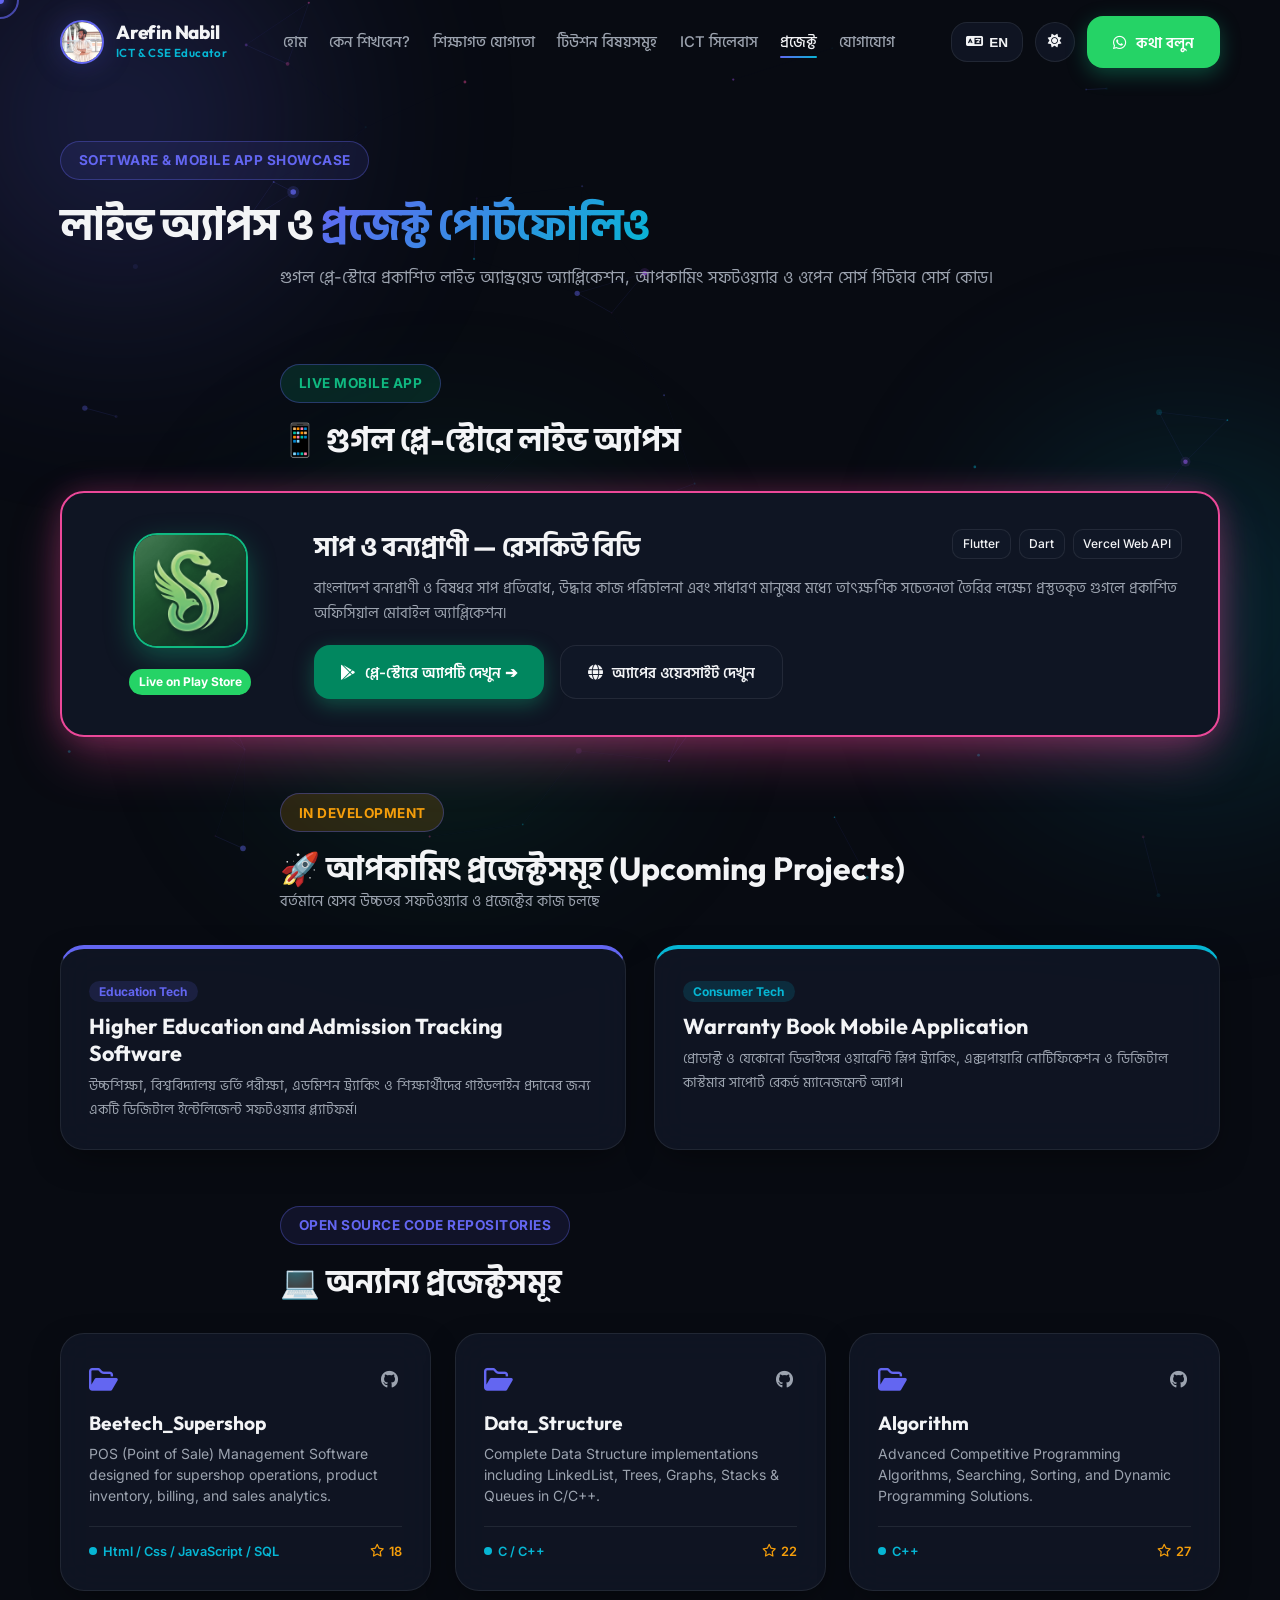
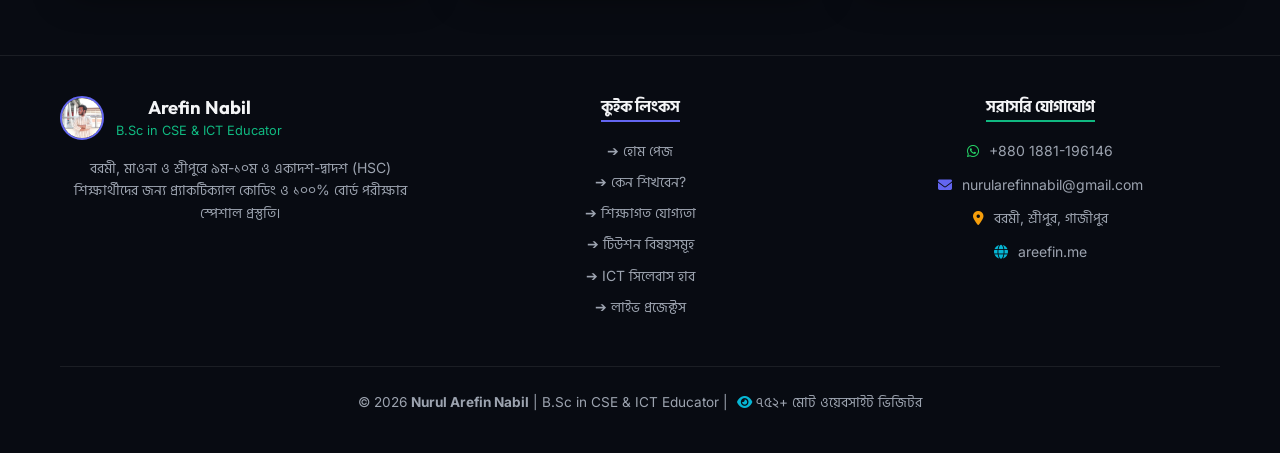
==== commit fc976661: "seventh touch" ====
--- a/projects.html
+++ b/projects.html
@@ -2,6 +2,13 @@
 <html lang="bn" data-theme="dark">
 
 <head>
+    <script>
+        // Apply saved theme immediately to prevent flashing on page load
+        (function() {
+            var savedTheme = localStorage.getItem('nabil_portfolio_theme') || 'dark';
+            document.documentElement.setAttribute('data-theme', savedTheme);
+        })();
+    </script>
     <meta charset="UTF-8">
     <meta name="viewport" content="width=device-width, initial-scale=1.0">
     <title>Software & Mobile Apps Portfolio — Nurul Arefin Nabil</title>
@@ -19,7 +26,7 @@
     <link rel="stylesheet" href="https://cdnjs.cloudflare.com/ajax/libs/font-awesome/6.5.1/css/all.min.css">
 
     <!-- Core Stylesheet -->
-    <link rel="stylesheet" href="styles.css?v=1.2">
+    <link rel="stylesheet" href="styles.css?v=1.3">
 </head>
 
 <body>
@@ -101,12 +108,14 @@
     <!-- Page Header Banner -->
     <section class="section page-banner">
         <div class="container text-center">
-            <div class="section-tag" style="margin: 0 auto 1rem auto;" data-i18n="projTag">Software & Mobile App Showcase</div>
+            <div class="section-tag" style="margin: 0 auto 1rem auto;" data-i18n="projTag">Software & Mobile App
+                Showcase</div>
             <h1 class="section-title page-title" data-i18n="projTitle">
                 লাইভ অ্যাপস ও <span class="text-gradient">প্রজেক্ট পোর্টফোলিও</span>
             </h1>
             <p class="section-subtitle" style="max-width: 720px; margin: 0 auto;" data-i18n="projSub">
-                গুগল প্লে-স্টোরে প্রকাশিত লাইভ অ্যান্ড্রয়েড অ্যাপ্লিকেশন, আপকামিং সফটওয়্যার ও ওপেন সোর্স গিটহাব সোর্স কোড।
+                গুগল প্লে-স্টোরে প্রকাশিত লাইভ অ্যান্ড্রয়েড অ্যাপ্লিকেশন, আপকামিং সফটওয়্যার ও ওপেন সোর্স গিটহাব সোর্স
+                কোড।
             </p>
         </div>
     </section>
@@ -115,7 +124,8 @@
     <section class="section" style="padding-top: 1rem; padding-bottom: 4rem;">
         <div class="container">
             <div class="section-header" style="margin-bottom: 2rem; text-align: left;">
-                <span class="section-tag" style="background: rgba(16, 185, 129, 0.15); color: var(--accent);" data-i18n="pLiveTag">Live Mobile App</span>
+                <span class="section-tag" style="background: rgba(16, 185, 129, 0.15); color: var(--accent);"
+                    data-i18n="pLiveTag">Live Mobile App</span>
                 <h2 style="font-size: 2rem;" data-i18n="pLiveTitle">📱 গুগল প্লে-স্টোরে লাইভ অ্যাপস</h2>
             </div>
 
@@ -139,20 +149,25 @@
                                     style="font-size: 0.75rem; padding: 0.25rem 0.6rem;">Flutter</span>
                                 <span class="skill-chip"
                                     style="font-size: 0.75rem; padding: 0.25rem 0.6rem;">Dart</span>
-                                <span class="skill-chip" style="font-size: 0.75rem; padding: 0.25rem 0.6rem;">Vercel Web API</span>
+                                <span class="skill-chip" style="font-size: 0.75rem; padding: 0.25rem 0.6rem;">Vercel Web
+                                    API</span>
                             </div>
                         </div>
 
-                        <p style="color: var(--text-muted); font-size: 0.95rem; margin: 0.75rem 0 1.25rem 0;" data-i18n="pSnakeAppDesc">
-                            বাংলাদেশ বন্যপ্রাণী ও বিষধর সাপ প্রতিরোধ, উদ্ধার কাজ পরিচালনা এবং সাধারণ মানুষের মধ্যে তাৎক্ষণিক সচেতনতা তৈরির লক্ষ্যে প্রস্তুতকৃত গুগলে প্রকাশিত অফিসিয়াল মোবাইল অ্যাপ্লিকেশন।
+                        <p style="color: var(--text-muted); font-size: 0.95rem; margin: 0.75rem 0 1.25rem 0;"
+                            data-i18n="pSnakeAppDesc">
+                            বাংলাদেশ বন্যপ্রাণী ও বিষধর সাপ প্রতিরোধ, উদ্ধার কাজ পরিচালনা এবং সাধারণ মানুষের মধ্যে
+                            তাৎক্ষণিক সচেতনতা তৈরির লক্ষ্যে প্রস্তুতকৃত গুগলে প্রকাশিত অফিসিয়াল মোবাইল অ্যাপ্লিকেশন।
                         </p>
 
                         <div style="display: flex; gap: 1rem; flex-wrap: wrap;" class="skill-chip-container">
                             <a href="https://play.google.com/store/apps/details?id=bd.snake.app" target="_blank"
-                                class="btn btn-accent" style="background: #01875f; border-color: #01875f;" data-i18n="pSnakePlayBtn">
+                                class="btn btn-accent" style="background: #01875f; border-color: #01875f;"
+                                data-i18n="pSnakePlayBtn">
                                 <i class="fa-brands fa-google-play"></i> প্লে-স্টোরে অ্যাপটি দেখুন ➔
                             </a>
-                            <a href="https://snakeappbd.vercel.app/" target="_blank" class="btn btn-secondary" data-i18n="pSnakeWebBtn">
+                            <a href="https://snakeappbd.vercel.app/" target="_blank" class="btn btn-secondary"
+                                data-i18n="pSnakeWebBtn">
                                 <i class="fa-solid fa-globe"></i> অ্যাপের ওয়েবসাইট দেখুন
                             </a>
                         </div>
@@ -163,29 +178,38 @@
             <!-- Section 2: Upcoming Projects -->
             <div style="margin-bottom: 3.5rem;">
                 <div class="section-header" style="margin-bottom: 2rem; text-align: left;">
-                    <span class="section-tag" style="background: rgba(245, 158, 11, 0.15); color: var(--amber);" data-i18n="pUpTag">In Development</span>
+                    <span class="section-tag" style="background: rgba(245, 158, 11, 0.15); color: var(--amber);"
+                        data-i18n="pUpTag">In Development</span>
                     <h2 style="font-size: 2rem;" data-i18n="pUpTitle">🚀 আপকামিং প্রজেক্টসমূহ (Upcoming Projects)</h2>
-                    <p style="color: var(--text-muted); font-size: 0.95rem;" data-i18n="pUpSub">বর্তমানে যেসব উচ্চতর সফটওয়্যার ও প্রজেক্টের কাজ চলছে</p>
+                    <p style="color: var(--text-muted); font-size: 0.95rem;" data-i18n="pUpSub">বর্তমানে যেসব উচ্চতর
+                        সফটওয়্যার ও প্রজেক্টের কাজ চলছে</p>
                 </div>
 
                 <div class="upcoming-projects-grid">
                     <!-- Upcoming 1 -->
                     <div class="glass-card reveal-left" style="padding: 1.75rem; border-top: 4px solid var(--primary);">
                         <span
-                            style="font-size: 0.75rem; font-weight: 700; background: rgba(99, 102, 241, 0.15); color: var(--primary); padding: 0.2rem 0.65rem; border-radius: 99px;">Education Tech</span>
-                        <h4 style="font-size: 1.35rem; margin: 0.6rem 0 0.4rem 0;" data-i18n="pEduTechTitle">Higher Education and Admission Tracking Software</h4>
+                            style="font-size: 0.75rem; font-weight: 700; background: rgba(99, 102, 241, 0.15); color: var(--primary); padding: 0.2rem 0.65rem; border-radius: 99px;">Education
+                            Tech</span>
+                        <h4 style="font-size: 1.35rem; margin: 0.6rem 0 0.4rem 0;" data-i18n="pEduTechTitle">Higher
+                            Education and Admission Tracking Software</h4>
                         <p style="font-size: 0.9rem; color: var(--text-muted);" data-i18n="pEduTechDesc">
-                            উচ্চশিক্ষা, বিশ্ববিদ্যালয় ভর্তি পরীক্ষা, এডমিশন ট্র্যাকিং ও শিক্ষার্থীদের গাইডলাইন প্রদানের জন্য একটি ডিজিটাল ইন্টেলিজেন্ট সফটওয়্যার প্ল্যাটফর্ম।
+                            উচ্চশিক্ষা, বিশ্ববিদ্যালয় ভর্তি পরীক্ষা, এডমিশন ট্র্যাকিং ও শিক্ষার্থীদের গাইডলাইন প্রদানের
+                            জন্য একটি ডিজিটাল ইন্টেলিজেন্ট সফটওয়্যার প্ল্যাটফর্ম।
                         </p>
                     </div>
 
                     <!-- Upcoming 2 -->
-                    <div class="glass-card reveal-right" style="padding: 1.75rem; border-top: 4px solid var(--secondary);">
+                    <div class="glass-card reveal-right"
+                        style="padding: 1.75rem; border-top: 4px solid var(--secondary);">
                         <span
-                            style="font-size: 0.75rem; font-weight: 700; background: rgba(6, 182, 212, 0.15); color: var(--secondary); padding: 0.2rem 0.65rem; border-radius: 99px;">Consumer Tech</span>
-                        <h4 style="font-size: 1.35rem; margin: 0.6rem 0 0.4rem 0;" data-i18n="pWarrantyTitle">Warranty Book Mobile Application</h4>
+                            style="font-size: 0.75rem; font-weight: 700; background: rgba(6, 182, 212, 0.15); color: var(--secondary); padding: 0.2rem 0.65rem; border-radius: 99px;">Consumer
+                            Tech</span>
+                        <h4 style="font-size: 1.35rem; margin: 0.6rem 0 0.4rem 0;" data-i18n="pWarrantyTitle">Warranty
+                            Book Mobile Application</h4>
                         <p style="font-size: 0.9rem; color: var(--text-muted);" data-i18n="pWarrantyDesc">
-                            প্রোডাক্ট ও যেকোনো ডিভাইসের ওয়ারেন্টি স্লিপ ট্র্যাকিং, এক্সপায়ারি নোটিফিকেশন ও ডিজিটাল কাস্টমার সাপোর্ট রেকর্ড ম্যানেজমেন্ট অ্যাপ।
+                            প্রোডাক্ট ও যেকোনো ডিভাইসের ওয়ারেন্টি স্লিপ ট্র্যাকিং, এক্সপায়ারি নোটিফিকেশন ও ডিজিটাল
+                            কাস্টমার সাপোর্ট রেকর্ড ম্যানেজমেন্ট অ্যাপ।
                         </p>
                     </div>
                 </div>
@@ -208,55 +232,77 @@
     <!-- Multi-Column Premium Footer -->
     <footer class="footer">
         <div class="container">
-            <div style="display: grid; grid-template-columns: repeat(auto-fit, minmax(240px, 1fr)); gap: 2.5rem; margin-bottom: 3rem;">
+            <div
+                style="display: grid; grid-template-columns: repeat(auto-fit, minmax(240px, 1fr)); gap: 2.5rem; margin-bottom: 3rem;">
                 <!-- Column 1: Brand Info -->
                 <div>
                     <div style="display: flex; align-items: center; gap: 0.75rem; margin-bottom: 1rem;">
-                        <img src="profile.jpg" alt="Arefin Nabil" style="width: 44px; height: 44px; border-radius: 50%; object-fit: cover; border: 2px solid var(--primary);">
+                        <img src="profile.jpg" alt="Arefin Nabil"
+                            style="width: 44px; height: 44px; border-radius: 50%; object-fit: cover; border: 2px solid var(--primary);">
                         <div>
                             <h3 style="font-size: 1.15rem; margin: 0; color: var(--text-main);">Arefin Nabil</h3>
                             <span style="font-size: 0.8rem; color: var(--accent);">B.Sc in CSE & ICT Educator</span>
                         </div>
                     </div>
                     <p style="font-size: 0.875rem; color: var(--text-muted); line-height: 1.6;">
-                        বরমী, মাওনা ও শ্রীপুরে ৯ম-১০ম ও একাদশ-দ্বাদশ (HSC) শিক্ষার্থীদের জন্য প্র্যাকটিক্যাল কোডিং ও ১০০% বোর্ড পরীক্ষার স্পেশাল প্রস্তুতি।
+                        বরমী, মাওনা ও শ্রীপুরে ৯ম-১০ম ও একাদশ-দ্বাদশ (HSC) শিক্ষার্থীদের জন্য প্র্যাকটিক্যাল কোডিং ও
+                        ১০০% বোর্ড পরীক্ষার স্পেশাল প্রস্তুতি।
                     </p>
                 </div>
 
                 <!-- Column 2: Quick Links -->
                 <div>
-                    <h4 style="font-size: 1rem; color: var(--text-main); margin-bottom: 1.1rem; border-bottom: 2px solid var(--primary); display: inline-block; padding-bottom: 0.25rem;">কুইক লিংকস</h4>
-                    <ul style="list-style: none; display: flex; flex-direction: column; gap: 0.5rem; font-size: 0.875rem;">
-                        <li><a href="index.html#home" style="color: var(--text-muted); text-decoration: none;">➔ হোম পেজ</a></li>
-                        <li><a href="index.html#why-me" style="color: var(--text-muted); text-decoration: none;">➔ কেন শিখবেন?</a></li>
-                        <li><a href="index.html#education" style="color: var(--text-muted); text-decoration: none;">➔ শিক্ষাগত যোগ্যতা</a></li>
-                        <li><a href="index.html#tuition" style="color: var(--text-muted); text-decoration: none;">➔ টিউশন বিষয়সমূহ</a></li>
-                        <li><a href="syllabus.html" style="color: var(--text-muted); text-decoration: none;">➔ ICT সিলেবাস হাব</a></li>
-                        <li><a href="projects.html" style="color: var(--text-muted); text-decoration: none;">➔ লাইভ প্রজেক্টস</a></li>
+                    <h4
+                        style="font-size: 1rem; color: var(--text-main); margin-bottom: 1.1rem; border-bottom: 2px solid var(--primary); display: inline-block; padding-bottom: 0.25rem;">
+                        কুইক লিংকস</h4>
+                    <ul
+                        style="list-style: none; display: flex; flex-direction: column; gap: 0.5rem; font-size: 0.875rem;">
+                        <li><a href="index.html#home" style="color: var(--text-muted); text-decoration: none;">➔ হোম
+                                পেজ</a></li>
+                        <li><a href="index.html#why-me" style="color: var(--text-muted); text-decoration: none;">➔ কেন
+                                শিখবেন?</a></li>
+                        <li><a href="index.html#education" style="color: var(--text-muted); text-decoration: none;">➔
+                                শিক্ষাগত যোগ্যতা</a></li>
+                        <li><a href="index.html#tuition" style="color: var(--text-muted); text-decoration: none;">➔
+                                টিউশন বিষয়সমূহ</a></li>
+                        <li><a href="syllabus.html" style="color: var(--text-muted); text-decoration: none;">➔ ICT
+                                সিলেবাস হাব</a></li>
+                        <li><a href="projects.html" style="color: var(--text-muted); text-decoration: none;">➔ লাইভ
+                                প্রজেক্টস</a></li>
                     </ul>
                 </div>
 
                 <!-- Column 3: Contact Summary -->
                 <div>
-                    <h4 style="font-size: 1rem; color: var(--text-main); margin-bottom: 1.1rem; border-bottom: 2px solid var(--accent); display: inline-block; padding-bottom: 0.25rem;">সরাসরি যোগাযোগ</h4>
-                    <ul style="list-style: none; display: flex; flex-direction: column; gap: 0.65rem; font-size: 0.875rem; color: var(--text-muted);">
-                        <li><i class="fa-brands fa-whatsapp" style="color: #25D366; margin-right: 6px;"></i> +880 1881-196146</li>
-                        <li><i class="fa-solid fa-envelope" style="color: var(--primary); margin-right: 6px;"></i> nurularefinnabil@gmail.com</li>
-                        <li><i class="fa-solid fa-location-dot" style="color: var(--amber); margin-right: 6px;"></i> বরমী, শ্রীপুর, গাজীপুর</li>
-                        <li><i class="fa-solid fa-globe" style="color: var(--secondary); margin-right: 6px;"></i> areefin.me</li>
+                    <h4
+                        style="font-size: 1rem; color: var(--text-main); margin-bottom: 1.1rem; border-bottom: 2px solid var(--accent); display: inline-block; padding-bottom: 0.25rem;">
+                        সরাসরি যোগাযোগ</h4>
+                    <ul
+                        style="list-style: none; display: flex; flex-direction: column; gap: 0.65rem; font-size: 0.875rem; color: var(--text-muted);">
+                        <li><i class="fa-brands fa-whatsapp" style="color: #25D366; margin-right: 6px;"></i> +880
+                            1881-196146</li>
+                        <li><i class="fa-solid fa-envelope" style="color: var(--primary); margin-right: 6px;"></i>
+                            nurularefinnabil@gmail.com</li>
+                        <li><i class="fa-solid fa-location-dot" style="color: var(--amber); margin-right: 6px;"></i>
+                            বরমী, শ্রীপুর, গাজীপুর</li>
+                        <li><i class="fa-solid fa-globe" style="color: var(--secondary); margin-right: 6px;"></i>
+                            areefin.me</li>
                     </ul>
                 </div>
             </div>
 
             <!-- Bottom Copyright Bar -->
-            <div style="border-top: 1px solid var(--border-color); padding-top: 1.5rem; text-align: center; font-size: 0.85rem; color: var(--text-muted);">
-                <p>© 2026 <strong>Nurul Arefin Nabil</strong> | B.Sc in CSE & ICT Educator | <i class="fa-solid fa-eye" style="color: var(--secondary); margin-left: 5px;"></i> <span class="visitor-count-number">--</span>+ মোট ওয়েবসাইট ভিজিটর</p>
+            <div
+                style="border-top: 1px solid var(--border-color); padding-top: 1.5rem; text-align: center; font-size: 0.85rem; color: var(--text-muted);">
+                <p>© 2026 <strong>Nurul Arefin Nabil</strong> | B.Sc in CSE & ICT Educator | <i class="fa-solid fa-eye"
+                        style="color: var(--secondary); margin-left: 5px;"></i> <span
+                        class="visitor-count-number">--</span> মোট ওয়েবসাইট ভিজিটর</p>
             </div>
         </div>
     </footer>
 
     <!-- Scripts -->
-    <script src="app.js"></script>
+    <script src="app.js?v=1.8"></script>
 </body>
 
 </html>
--- a/styles.css
+++ b/styles.css
@@ -1097,6 +1097,60 @@
     opacity: 1;
 }
 
+/* Staggered Scale-Pop Reveal for Teaching Modes */
+.reveal-pop-up {
+    opacity: 0;
+    transform: translateY(40px) scale(0.92);
+    transition: opacity 0.9s cubic-bezier(0.34, 1.56, 0.64, 1), transform 0.9s cubic-bezier(0.34, 1.56, 0.64, 1);
+    will-change: opacity, transform;
+}
+
+.reveal-pop-up.revealed {
+    opacity: 1;
+    transform: translateY(0) scale(1);
+}
+
+/* 3D Fade-Zoom Reveal for Student & Parent Testimonials */
+.reveal-fade-zoom {
+    opacity: 0;
+    transform: scale(0.88) translateY(30px);
+    filter: blur(4px);
+    transition: opacity 1s cubic-bezier(0.16, 1, 0.3, 1), transform 1s cubic-bezier(0.16, 1, 0.3, 1), filter 1s ease;
+    will-change: opacity, transform, filter;
+}
+
+.reveal-fade-zoom.revealed {
+    opacity: 1;
+    transform: scale(1) translateY(0);
+    filter: blur(0);
+}
+
+/* Glowing Border Entrance for Application Hub & Contact Forms */
+.reveal-glow-border {
+    opacity: 0;
+    transform: translateY(35px) scale(0.97);
+    box-shadow: 0 0 0 rgba(99, 102, 241, 0);
+    transition: opacity 1s ease, transform 1s cubic-bezier(0.16, 1, 0.3, 1), box-shadow 1.2s ease, border-color 1.2s ease;
+    will-change: opacity, transform, box-shadow;
+}
+
+.reveal-glow-border.revealed {
+    opacity: 1;
+    transform: translateY(0) scale(1);
+    border-color: rgba(99, 102, 241, 0.5) !important;
+    box-shadow: 0 15px 40px rgba(99, 102, 241, 0.22) !important;
+}
+
+/* Mobile Touch-Active Glow Feedback */
+@media (max-width: 768px) {
+    .glass-card:active,
+    .btn:active {
+        transform: scale(0.985) !important;
+        border-color: var(--secondary) !important;
+        box-shadow: 0 0 18px rgba(6, 182, 212, 0.28) !important;
+    }
+}
+
 /* Staggered Delay for grid items loaded with reveal classes */
 .subject-grid-academic > *:nth-child(1) { transition-delay: 0.05s; }
 .subject-grid-academic > *:nth-child(2) { transition-delay: 0.18s; }
@@ -2082,9 +2136,55 @@
         gap: 0.75rem !important;
     }
 
-    .subject-grid, .chapter-grid, .about-grid, .contact-grid, .edu-grid {
+    .subject-grid, .chapter-grid, .about-grid, .contact-grid, .edu-grid, .testimonial-grid {
         grid-template-columns: 1fr !important;
         gap: 1.25rem !important;
+    }
+
+    /* Mobile Enhancements for Teaching Modes Banner & Cards */
+    .teaching-mode-card {
+        padding: 1.25rem 1.1rem !important;
+        margin-top: 2rem !important;
+    }
+
+    .teaching-mode-grid {
+        grid-template-columns: 1fr !important;
+        gap: 1.5rem !important;
+    }
+
+    /* Mobile Enhancements for Testimonial Cards */
+    .testimonial-card {
+        padding: 1.25rem 1.1rem !important;
+    }
+
+    .testimonial-card .quote-mark {
+        font-size: 2.2rem !important;
+        right: 12px !important;
+        top: 10px !important;
+    }
+
+    /* Mobile Enhancements for Multi-Column Footer */
+    .footer {
+        padding: 3rem 0 1.75rem 0 !important;
+    }
+
+    .footer-grid {
+        grid-template-columns: 1fr !important;
+        gap: 2rem !important;
+        margin-bottom: 2rem !important;
+    }
+
+    .footer-links-list li a {
+        display: inline-block;
+        padding: 0.3rem 0;
+        min-height: 38px;
+        line-height: 32px;
+    }
+
+    /* Mobile Hero / Zero Section Precision Polish */
+    .hero-focus-tag {
+        font-size: 1.05rem !important;
+        margin-bottom: 0.95rem !important;
     }
 }
 
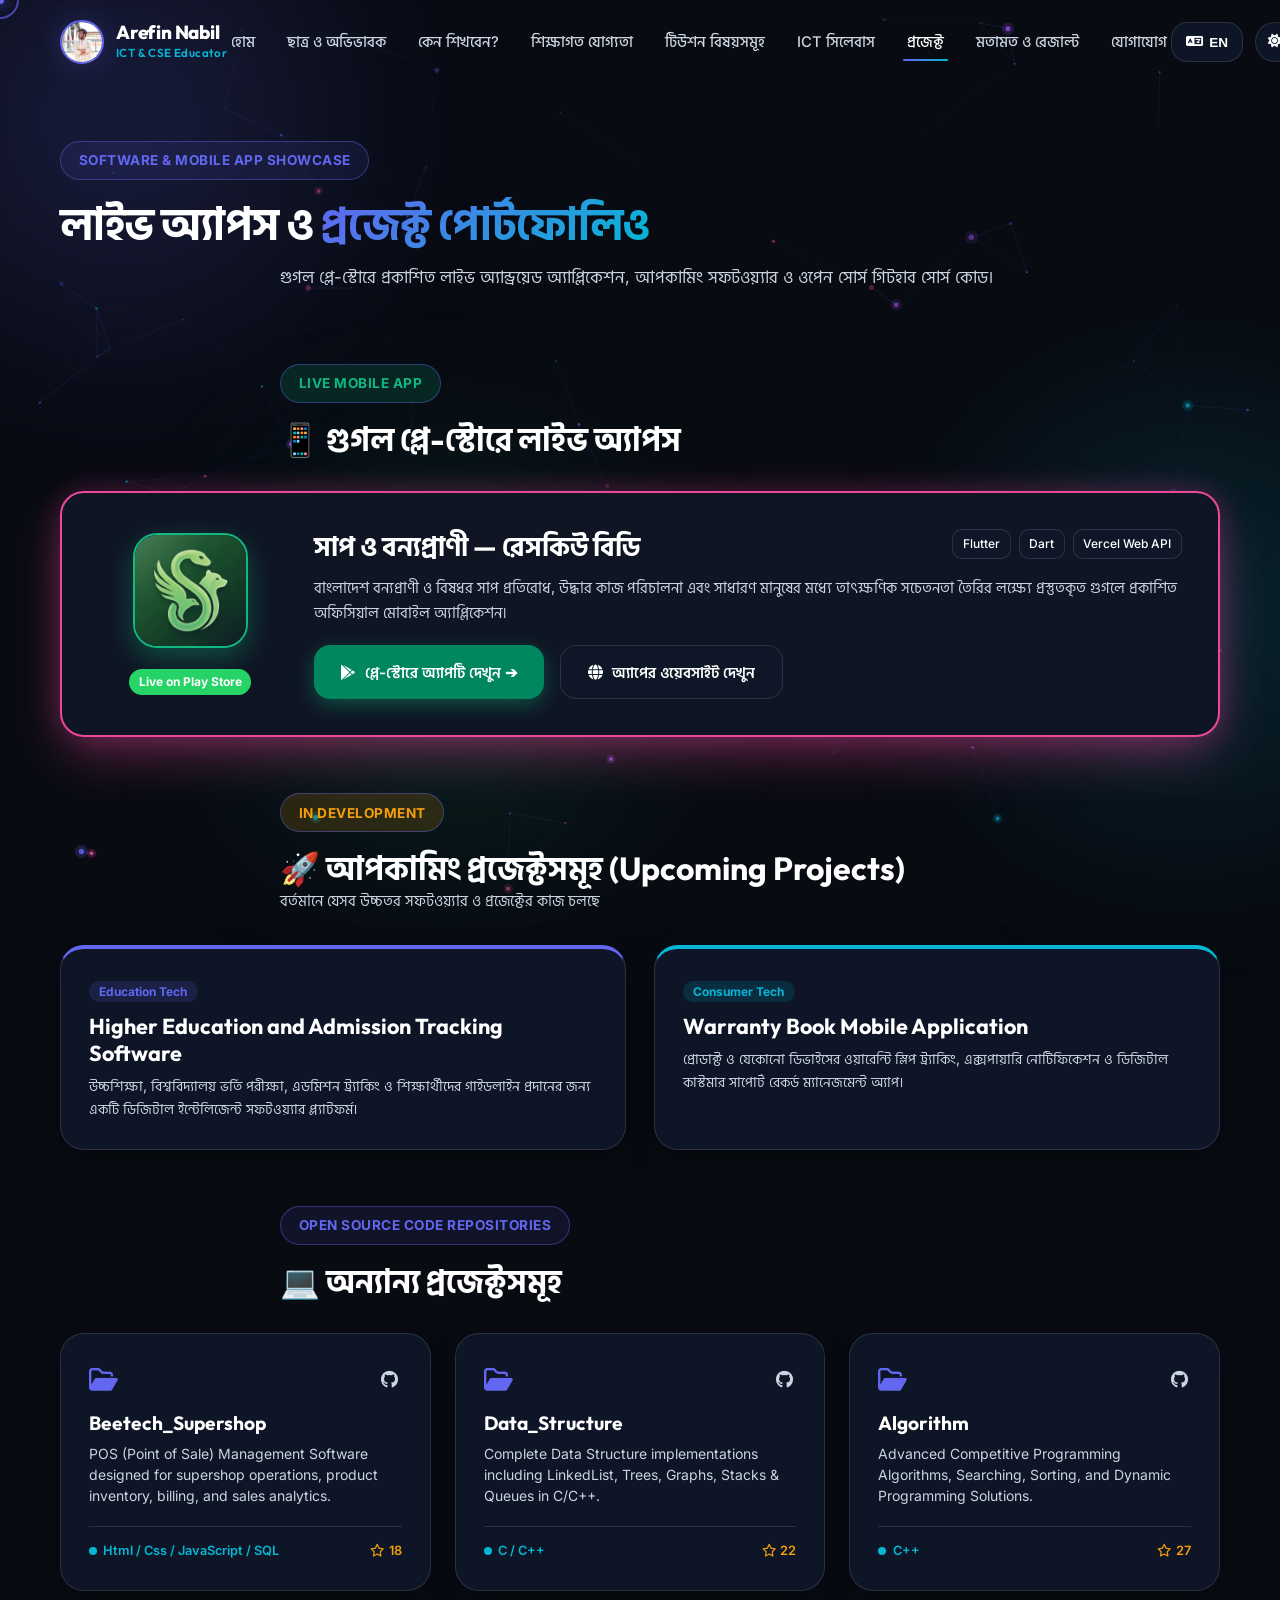
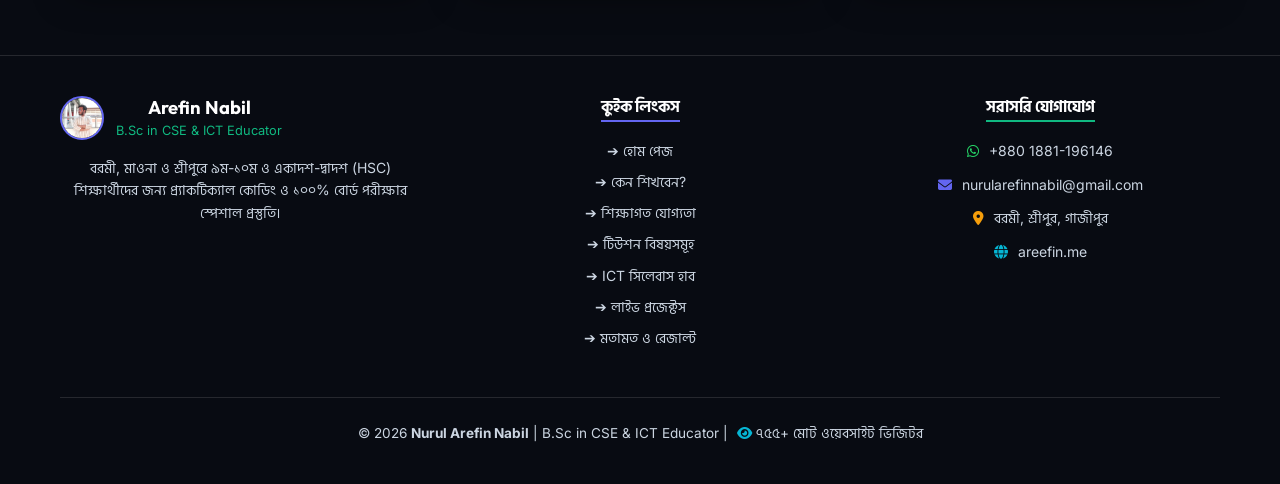
==== commit 31af5aad: "menu bar updated" ====
--- a/projects.html
+++ b/projects.html
@@ -59,11 +59,13 @@
 
             <nav class="nav-menu" id="navMenu">
                 <a href="index.html#home" class="nav-link" data-i18n="navHome">হোম</a>
+                <a href="index.html#welcome-portal" class="nav-link" data-i18n="navAudience">ছাত্র ও অভিভাবক</a>
                 <a href="index.html#why-me" class="nav-link" data-i18n="navWhy">কেন শিখবেন?</a>
                 <a href="index.html#education" class="nav-link" data-i18n="navEdu">শিক্ষাগত যোগ্যতা</a>
                 <a href="index.html#tuition" class="nav-link" data-i18n="navTuition">টিউশন বিষয়সমূহ</a>
                 <a href="syllabus.html" class="nav-link" data-i18n="navSyllabus">ICT সিলেবাস</a>
                 <a href="projects.html" class="nav-link active" data-i18n="navProjects">প্রজেক্ট</a>
+                <a href="index.html#testimonials" class="nav-link" data-i18n="navReviews">মতামত ও রেজাল্ট</a>
                 <a href="index.html#contact" class="nav-link" data-i18n="navContact">যোগাযোগ</a>
 
                 <!-- Mobile Menu Quick Settings Bar -->
@@ -77,25 +79,25 @@
                 </div>
 
                 <a href="index.html#tuition-apply" class="btn btn-accent open-tuition-modal mobile-menu-whatsapp"
-                    style="background: #25D366; border-color: #25D366;" data-i18n="navTalkBtn">
-                    <i class="fa-brands fa-whatsapp"></i> কথা বলুন
+                    style="background: #10b981; border-color: #10b981;" data-i18n="navTalkBtn">
+                    <i class="fa-solid fa-gift"></i> ফ্রি ডেমো বুক করুন
                 </a>
             </nav>
 
             <div class="nav-actions">
-                <!-- Desktop Language Switcher Button (BN <-> EN) -->
-                <button class="lang-toggle-btn lang-toggle-action desktop-only-btn" title="Language Switcher (BN / EN)">
+                <!-- Language Switcher Button (BN <-> EN) -->
+                <button class="lang-toggle-btn lang-toggle-action" title="Language Switcher (BN / EN)">
                     <i class="fa-solid fa-language"></i> <span class="langText">EN</span>
                 </button>
 
-                <!-- Desktop Theme Toggle Button -->
-                <button class="theme-toggle-btn theme-toggle-action desktop-only-btn" title="থিম পরিবর্তন করুন">
+                <!-- Theme Toggle Button -->
+                <button class="theme-toggle-btn theme-toggle-action" title="থিম পরিবর্তন করুন">
                     <i class="fa-solid fa-sun"></i>
                 </button>
 
                 <a href="index.html#tuition-apply" class="btn btn-accent open-tuition-modal nav-whatsapp-btn"
-                    style="background: #25D366; border-color: #25D366;" data-i18n="navTalkBtn">
-                    <i class="fa-brands fa-whatsapp"></i> কথা বলুন
+                    style="background: #10b981; border-color: #10b981;" data-i18n="navTalkBtn">
+                    <i class="fa-solid fa-gift"></i> ফ্রি ডেমো বুক করুন
                 </a>
 
                 <button class="mobile-toggle" id="mobileToggle" aria-label="Toggle Menu">
@@ -136,7 +138,7 @@
                         <img src="applogo.png" alt="সাপ ও বন্যপ্রাণী রেসকিউ বিডি অ্যাপ লোগো"
                             style="width: 115px; height: 115px; border-radius: 24px; object-fit: cover; box-shadow: 0 10px 28px rgba(16,185,129,0.35); border: 2px solid var(--accent);">
                         <span
-                            style="display: inline-block; font-size: 0.75rem; font-weight: 700; background: #25D366; color: #fff; padding: 0.2rem 0.6rem; border-radius: 99px; margin-top: 0.85rem;">Live
+                            style="display: inline-block; font-size: 0.75rem; font-weight: 700; background: #25D366; color: #fff; padding: 0.2rem 0.6rem; border-radius: 99px; margin-top: 0.85rem;" data-i18n="pLiveBadge">Live
                             on Play Store</span>
                     </div>
 
@@ -230,9 +232,9 @@
     </section>
 
     <!-- Multi-Column Premium Footer -->
-    <footer class="footer">
+    <footer class="footer reveal-up">
         <div class="container">
-            <div
+            <div class="footer-grid"
                 style="display: grid; grid-template-columns: repeat(auto-fit, minmax(240px, 1fr)); gap: 2.5rem; margin-bottom: 3rem;">
                 <!-- Column 1: Brand Info -->
                 <div>
@@ -244,7 +246,7 @@
                             <span style="font-size: 0.8rem; color: var(--accent);">B.Sc in CSE & ICT Educator</span>
                         </div>
                     </div>
-                    <p style="font-size: 0.875rem; color: var(--text-muted); line-height: 1.6;">
+                    <p style="font-size: 0.875rem; color: var(--text-muted); line-height: 1.6;" data-i18n="footerDesc">
                         বরমী, মাওনা ও শ্রীপুরে ৯ম-১০ম ও একাদশ-দ্বাদশ (HSC) শিক্ষার্থীদের জন্য প্র্যাকটিক্যাল কোডিং ও
                         ১০০% বোর্ড পরীক্ষার স্পেশাল প্রস্তুতি।
                     </p>
@@ -253,29 +255,30 @@
                 <!-- Column 2: Quick Links -->
                 <div>
                     <h4
-                        style="font-size: 1rem; color: var(--text-main); margin-bottom: 1.1rem; border-bottom: 2px solid var(--primary); display: inline-block; padding-bottom: 0.25rem;">
+                        style="font-size: 1rem; color: var(--text-main); margin-bottom: 1.1rem; border-bottom: 2px solid var(--primary); display: inline-block; padding-bottom: 0.25rem;" data-i18n="footerCol2">
                         কুইক লিংকস</h4>
-                    <ul
+                    <ul class="footer-links-list"
                         style="list-style: none; display: flex; flex-direction: column; gap: 0.5rem; font-size: 0.875rem;">
-                        <li><a href="index.html#home" style="color: var(--text-muted); text-decoration: none;">➔ হোম
+                        <li><a href="index.html#home" style="color: var(--text-muted); text-decoration: none;" data-i18n="fLinkHome">➔ হোম
                                 পেজ</a></li>
-                        <li><a href="index.html#why-me" style="color: var(--text-muted); text-decoration: none;">➔ কেন
+                        <li><a href="index.html#why-me" style="color: var(--text-muted); text-decoration: none;" data-i18n="fLinkWhy">➔ কেন
                                 শিখবেন?</a></li>
-                        <li><a href="index.html#education" style="color: var(--text-muted); text-decoration: none;">➔
+                        <li><a href="index.html#education" style="color: var(--text-muted); text-decoration: none;" data-i18n="fLinkEdu">➔
                                 শিক্ষাগত যোগ্যতা</a></li>
-                        <li><a href="index.html#tuition" style="color: var(--text-muted); text-decoration: none;">➔
+                        <li><a href="index.html#tuition" style="color: var(--text-muted); text-decoration: none;" data-i18n="fLinkTuition">➔
                                 টিউশন বিষয়সমূহ</a></li>
-                        <li><a href="syllabus.html" style="color: var(--text-muted); text-decoration: none;">➔ ICT
+                        <li><a href="syllabus.html" style="color: var(--text-muted); text-decoration: none;" data-i18n="fLinkSyllabus">➔ ICT
                                 সিলেবাস হাব</a></li>
-                        <li><a href="projects.html" style="color: var(--text-muted); text-decoration: none;">➔ লাইভ
+                        <li><a href="projects.html" style="color: var(--text-muted); text-decoration: none;" data-i18n="fLinkProjects">➔ লাইভ
                                 প্রজেক্টস</a></li>
+                        <li><a href="index.html#testimonials" style="color: var(--text-muted); text-decoration: none;" data-i18n="fLinkReviews">➔ মতামত ও রেজাল্ট</a></li>
                     </ul>
                 </div>
 
                 <!-- Column 3: Contact Summary -->
                 <div>
                     <h4
-                        style="font-size: 1rem; color: var(--text-main); margin-bottom: 1.1rem; border-bottom: 2px solid var(--accent); display: inline-block; padding-bottom: 0.25rem;">
+                        style="font-size: 1rem; color: var(--text-main); margin-bottom: 1.1rem; border-bottom: 2px solid var(--accent); display: inline-block; padding-bottom: 0.25rem;" data-i18n="footerCol3">
                         সরাসরি যোগাযোগ</h4>
                     <ul
                         style="list-style: none; display: flex; flex-direction: column; gap: 0.65rem; font-size: 0.875rem; color: var(--text-muted);">
@@ -284,7 +287,7 @@
                         <li><i class="fa-solid fa-envelope" style="color: var(--primary); margin-right: 6px;"></i>
                             nurularefinnabil@gmail.com</li>
                         <li><i class="fa-solid fa-location-dot" style="color: var(--amber); margin-right: 6px;"></i>
-                            বরমী, শ্রীপুর, গাজীপুর</li>
+                            <span data-i18n="footerLocation">বরমী, শ্রীপুর, গাজীপুর</span></li>
                         <li><i class="fa-solid fa-globe" style="color: var(--secondary); margin-right: 6px;"></i>
                             areefin.me</li>
                     </ul>
@@ -296,10 +299,38 @@
                 style="border-top: 1px solid var(--border-color); padding-top: 1.5rem; text-align: center; font-size: 0.85rem; color: var(--text-muted);">
                 <p>© 2026 <strong>Nurul Arefin Nabil</strong> | B.Sc in CSE & ICT Educator | <i class="fa-solid fa-eye"
                         style="color: var(--secondary); margin-left: 5px;"></i> <span
-                        class="visitor-count-number">--</span> মোট ওয়েবসাইট ভিজিটর</p>
+                        class="visitor-count-number">--</span> <span data-i18n="visitorLabelFooter">মোট ওয়েবসাইট ভিজিটর</span></p>
             </div>
         </div>
     </footer>
+
+    <!-- ==========================================================================
+         Apply for Tuition Pop-up Modal
+         ========================================================================== -->
+    <div class="modal-overlay" id="tuitionModal">
+        <div class="modal-container">
+            <button class="modal-close-btn" id="modalCloseBtn">
+                <i class="fa-solid fa-xmark"></i>
+            </button>
+
+            <div class="modal-header">
+                <h2 class="modal-title" data-i18n="modalTitle">আইসিটি ও একাডেমিক আবেদন</h2>
+                <p class="modal-subtitle" data-i18n="modalSubtitle">সহজেই আপনার বা আপনার সন্তানের টিউশন আবেদন জমা দিন</p>
+            </div>
+
+            <p style="text-align: center; color: var(--text-muted); font-size: 0.95rem; margin-bottom: 1.5rem;" data-i18n="modalDesc">
+                আবেদন জমা দিলে সরাসরি <strong>হোয়াটসঅ্যাপ চ্যাটে</strong> আবেদনের বিবরণ সহ ওপেন হয়ে যাবে।
+            </p>
+
+            <div style="text-align: center;">
+                <a href="index.html#tuition-apply" class="btn btn-accent btn-lg btn-whatsapp"
+                    style="background: #25D366; border-color: #25D366;"
+                    onclick="document.getElementById('tuitionModal').classList.remove('active');" data-i18n="modalBtn">
+                    <i class="fa-brands fa-whatsapp"></i> ফরমে যান এবং কথা বলুন
+                </a>
+            </div>
+        </div>
+    </div>
 
     <!-- Scripts -->
     <script src="app.js?v=1.8"></script>
--- a/styles.css
+++ b/styles.css
@@ -7,11 +7,11 @@
 :root {
     /* Color Palette - Dark Default */
     --bg-dark: #080b12;
-    --bg-card: rgba(18, 25, 41, 0.75);
-    --bg-card-hover: rgba(28, 38, 62, 0.9);
+    --bg-card: rgba(15, 23, 42, 0.88);
+    --bg-card-hover: rgba(24, 34, 58, 0.96);
     --bg-modal: rgba(12, 17, 28, 0.96);
-    --border-color: rgba(255, 255, 255, 0.08);
-    --border-glow: rgba(99, 102, 241, 0.35);
+    --border-color: rgba(255, 255, 255, 0.12);
+    --border-glow: rgba(99, 102, 241, 0.4);
     
     /* Brand Accent Colors */
     --primary: #6366f1;       /* Indigo Glow */
@@ -21,16 +21,16 @@
     --amber: #f59e0b;         /* Warm Gold */
     --pink: #ec4899;
     
-    /* Text Colors */
-    --text-main: #f3f4f6;
-    --text-muted: #9ca3af;
-    --text-sub: #6b7280;
+    /* Text Colors — Enhanced Clarity & High Contrast */
+    --text-main: #ffffff;
+    --text-muted: #cbd5e1;
+    --text-sub: #94a3b8;
     
     /* Gradients */
     --grad-primary: linear-gradient(135deg, #6366f1 0%, #06b6d4 100%);
     --grad-accent: linear-gradient(135deg, #06b6d4 0%, #10b981 100%);
     --grad-warm: linear-gradient(135deg, #f59e0b 0%, #ec4899 100%);
-    --grad-card: linear-gradient(145deg, rgba(255, 255, 255, 0.04) 0%, rgba(255, 255, 255, 0.01) 100%);
+    --grad-card: linear-gradient(145deg, rgba(255, 255, 255, 0.05) 0%, rgba(255, 255, 255, 0.01) 100%);
     --form-bg: rgba(0, 0, 0, 0.3);
 
     /* Fonts */
@@ -219,6 +219,9 @@
     color: var(--text-main);
     font-family: var(--font-body);
     line-height: 1.65;
+    -webkit-font-smoothing: antialiased;
+    -moz-osx-font-smoothing: grayscale;
+    text-rendering: optimizeLegibility;
     transition: background-color 0.4s ease, color 0.4s ease;
     min-height: 100vh;
     position: relative;
@@ -499,8 +502,8 @@
 /* Glassmorphic Card Base */
 .glass-card {
     background: var(--bg-card);
-    backdrop-filter: blur(18px);
-    -webkit-backdrop-filter: blur(18px);
+    backdrop-filter: blur(16px);
+    -webkit-backdrop-filter: blur(16px);
     border: 1px solid var(--border-color);
     border-radius: var(--radius-lg);
     box-shadow: var(--shadow-card);
@@ -508,13 +511,15 @@
     position: relative;
     overflow: hidden;
     width: 100%;
+    transform: translateZ(0);
+    -webkit-font-smoothing: antialiased;
 }
 
 .glass-card:hover {
     background: var(--bg-card-hover);
     border-color: var(--primary) !important;
-    transform: translateY(-10px) scale(1.025);
-    box-shadow: 0 20px 45px rgba(99, 102, 241, 0.22), 0 0 25px rgba(99, 102, 241, 0.15) !important;
+    transform: translateY(-8px) scale(1.015);
+    box-shadow: 0 20px 45px rgba(99, 102, 241, 0.25), 0 0 25px rgba(99, 102, 241, 0.15) !important;
 }
 
 /* ==========================================================================
@@ -1053,38 +1058,31 @@
 }
 
 /* ==========================================================================
-   Alternating Left/Right/Up Scroll Reveal Animations
+   Alternating Left/Right/Up Scroll Reveal Animations (Crisp Font Vector Fix)
    ========================================================================== */
 .reveal-left {
     opacity: 0;
-    transform: perspective(1000px) translateX(-80px) rotateY(-8deg) scale(0.96);
-    filter: blur(4px);
-    transition: opacity 1.25s cubic-bezier(0.16, 1, 0.3, 1), transform 1.25s cubic-bezier(0.16, 1, 0.3, 1), filter 1.25s cubic-bezier(0.16, 1, 0.3, 1);
-    will-change: opacity, transform, filter;
+    transform: translateX(-50px);
+    transition: opacity 0.85s cubic-bezier(0.16, 1, 0.3, 1), transform 0.85s cubic-bezier(0.16, 1, 0.3, 1);
 }
 
 .reveal-right {
     opacity: 0;
-    transform: perspective(1000px) translateX(80px) rotateY(8deg) scale(0.96);
-    filter: blur(4px);
-    transition: opacity 1.25s cubic-bezier(0.16, 1, 0.3, 1), transform 1.25s cubic-bezier(0.16, 1, 0.3, 1), filter 1.25s cubic-bezier(0.16, 1, 0.3, 1);
-    will-change: opacity, transform, filter;
+    transform: translateX(50px);
+    transition: opacity 0.85s cubic-bezier(0.16, 1, 0.3, 1), transform 0.85s cubic-bezier(0.16, 1, 0.3, 1);
 }
 
 .reveal-up {
     opacity: 0;
-    transform: perspective(1000px) translateY(80px) rotateX(8deg) scale(0.96);
-    filter: blur(4px);
-    transition: opacity 1.25s cubic-bezier(0.16, 1, 0.3, 1), transform 1.25s cubic-bezier(0.16, 1, 0.3, 1), filter 1.25s cubic-bezier(0.16, 1, 0.3, 1);
-    will-change: opacity, transform, filter;
+    transform: translateY(50px);
+    transition: opacity 0.85s cubic-bezier(0.16, 1, 0.3, 1), transform 0.85s cubic-bezier(0.16, 1, 0.3, 1);
 }
 
 .reveal-left.revealed,
 .reveal-right.revealed,
 .reveal-up.revealed {
     opacity: 1;
-    transform: perspective(1000px) translate(0, 0) rotateX(0deg) rotateY(0deg) scale(1);
-    filter: blur(0);
+    transform: translate(0, 0);
 }
 
 /* Safe grid container reveal — opacity ONLY, NO transform (transform breaks grid layout) */
@@ -1225,13 +1223,17 @@
 }
 
 .why-title {
-    font-size: 1.25rem;
-    margin-bottom: 0.5rem;
+    font-size: 1.3rem;
+    font-weight: 700;
+    margin-bottom: 0.65rem;
+    color: var(--text-main);
 }
 
 .why-desc {
-    font-size: 0.9rem;
+    font-size: 0.98rem;
+    font-weight: 450;
     color: var(--text-muted);
+    line-height: 1.7;
 }
 
 /* Academic Qualifications Cards Grid */
@@ -1242,7 +1244,7 @@
 }
 
 .edu-card {
-    padding: 2rem;
+    padding: 2.25rem 2rem;
     display: flex;
     flex-direction: column;
     align-items: flex-start;
@@ -1251,18 +1253,20 @@
 
 .edu-badge {
     display: inline-block;
-    padding: 0.25rem 0.75rem;
+    padding: 0.3rem 0.85rem;
     background: rgba(16, 185, 129, 0.15);
     color: var(--accent);
     border-radius: var(--radius-full);
-    font-size: 0.8rem;
+    font-size: 0.82rem;
     font-weight: 700;
     margin-bottom: 0.85rem;
 }
 
 .edu-title {
     font-size: 1.35rem;
+    font-weight: 700;
     margin-bottom: 0.4rem;
+    color: var(--text-main);
 }
 
 .edu-score {
@@ -1274,9 +1278,10 @@
 }
 
 .edu-desc {
-    font-size: 0.9rem;
+    font-size: 0.98rem;
+    font-weight: 450;
     color: var(--text-muted);
-    line-height: 1.5;
+    line-height: 1.7;
 }
 
 /* Page Banner & Responsive Grid Layouts */
@@ -1444,21 +1449,24 @@
 }
 
 .subject-title {
-    font-size: 1.25rem;
-    margin-bottom: 0.4rem;
+    font-size: 1.3rem;
+    font-weight: 700;
+    margin-bottom: 0.45rem;
+    color: var(--text-main);
 }
 
 .subject-level {
-    font-size: 0.825rem;
+    font-size: 0.88rem;
     color: var(--secondary);
     font-weight: 600;
     margin-bottom: 0.65rem;
 }
 
 .subject-desc {
-    font-size: 0.9rem;
+    font-size: 0.98rem;
+    font-weight: 450;
     color: var(--text-muted);
-    line-height: 1.5;
+    line-height: 1.7;
 }
 
 /* About & Experience Section */
@@ -1523,6 +1531,17 @@
     transition: var(--trans-fast);
     outline: none;
     min-height: 46px;
+}
+
+.form-select option {
+    background: #0f172a;
+    color: #ffffff;
+    padding: 0.5rem;
+}
+
+[data-theme="light"] .form-select option {
+    background: #ffffff;
+    color: #0f172a;
 }
 
 .form-control:focus, .form-select:focus {
@@ -1862,7 +1881,7 @@
     }
 
     .navbar {
-        padding: 0.85rem 0;
+        padding: 0.75rem 0;
         background: var(--bg-dark);
         border-bottom: 1px solid var(--border-color);
     }
@@ -1881,8 +1900,49 @@
         font-size: 0.675rem !important;
     }
 
+    .nav-actions {
+        display: flex !important;
+        align-items: center !important;
+        gap: 0.45rem !important;
+        flex-shrink: 0 !important;
+    }
+
+    .lang-toggle-btn {
+        height: 36px !important;
+        padding: 0 0.6rem !important;
+        font-size: 0.8rem !important;
+        gap: 0.35rem !important;
+        border-radius: var(--radius-sm) !important;
+    }
+
+    .theme-toggle-btn {
+        width: 36px !important;
+        height: 36px !important;
+        font-size: 0.9rem !important;
+        border-radius: 50% !important;
+    }
+
     .nav-whatsapp-btn {
         display: none !important;
+    }
+
+    .mobile-toggle {
+        display: flex !important;
+        align-items: center !important;
+        justify-content: center !important;
+        width: 36px !important;
+        height: 36px !important;
+        font-size: 1.15rem !important;
+        padding: 0 !important;
+        background: rgba(99, 102, 241, 0.12) !important;
+        border: 1px solid rgba(99, 102, 241, 0.28) !important;
+        border-radius: var(--radius-sm) !important;
+    }
+
+    [data-theme="light"] .mobile-toggle {
+        background: rgba(99, 102, 241, 0.08) !important;
+        border-color: rgba(99, 102, 241, 0.25) !important;
+        color: #0f172a !important;
     }
 
     .nav-menu {
@@ -1928,10 +1988,6 @@
         margin-top: 0.5rem;
     }
 
-    .mobile-toggle {
-        display: block;
-    }
-
     .desktop-only-btn {
         display: none !important;
     }
@@ -2365,3 +2421,307 @@
     width: 100%;
     height: 45px;
 }
+
+/* ==========================================================================
+   Student & Parent Attracting Enhancements
+   ========================================================================== */
+
+/* Urgent Status Badge Pulsing Effect */
+.pulse-badge {
+    animation: badgePulse 2.5s infinite ease-in-out;
+    border: 1px solid rgba(16, 185, 129, 0.4) !important;
+}
+
+@keyframes badgePulse {
+    0% {
+        box-shadow: 0 0 0 0 rgba(16, 185, 129, 0.4);
+    }
+    70% {
+        box-shadow: 0 0 0 10px rgba(16, 185, 129, 0);
+    }
+    100% {
+        box-shadow: 0 0 0 0 rgba(16, 185, 129, 0);
+    }
+}
+
+/* Audience Portal Welcome Cards */
+.audience-card {
+    transition: transform 0.35s cubic-bezier(0.34, 1.56, 0.64, 1), box-shadow 0.35s ease;
+}
+
+.audience-card:hover {
+    transform: translateY(-8px);
+    box-shadow: 0 20px 40px -10px rgba(16, 185, 129, 0.2);
+}
+
+.student-welcome-card:hover {
+    box-shadow: 0 20px 40px -10px rgba(6, 182, 212, 0.25);
+}
+
+.parent-welcome-card:hover {
+    box-shadow: 0 20px 40px -10px rgba(16, 185, 129, 0.25);
+}
+
+/* Demo Banner Glow & Pulse Button */
+.demo-highlight-banner {
+    position: relative;
+    box-shadow: 0 10px 30px rgba(16, 185, 129, 0.15);
+}
+
+.demo-highlight-banner::before {
+    content: '';
+    position: absolute;
+    top: -50%;
+    left: -50%;
+    width: 200%;
+    height: 200%;
+    background: radial-gradient(circle, rgba(16, 185, 129, 0.08) 0%, transparent 60%);
+    pointer-events: none;
+    animation: rotateGlow 10s linear infinite;
+}
+
+@keyframes rotateGlow {
+    from { transform: rotate(0deg); }
+    to { transform: rotate(360deg); }
+}
+
+[data-theme="light"] .audience-card.student-welcome-card {
+    background: linear-gradient(145deg, rgba(6, 182, 212, 0.08) 0%, rgba(255, 255, 255, 0.95) 100%) !important;
+    border-color: rgba(6, 182, 212, 0.3) !important;
+}
+
+[data-theme="light"] .audience-card.parent-welcome-card {
+    background: linear-gradient(145deg, rgba(16, 185, 129, 0.08) 0%, rgba(255, 255, 255, 0.95) 100%) !important;
+    border-color: rgba(16, 185, 129, 0.3) !important;
+}
+
+[data-theme="light"] .demo-highlight-banner {
+    background: linear-gradient(135deg, rgba(16, 185, 129, 0.1) 0%, rgba(6, 182, 212, 0.1) 100%) !important;
+    border-color: rgba(16, 185, 129, 0.4) !important;
+}
+
+/* ==========================================================================
+   Form Dropdown Shaking & Misalignment Permanent Fix
+   ========================================================================== */
+#tuition-apply .glass-card,
+.glass-card:has(#tuitionApplyForm),
+.glass-card:has(.form-select) {
+    transform: none !important;
+    overflow: visible !important;
+    will-change: auto !important;
+}
+
+#tuition-apply .glass-card:hover,
+.glass-card:has(#tuitionApplyForm):hover,
+.glass-card:has(.form-select):hover {
+    transform: none !important;
+}
+
+.form-group {
+    position: relative;
+    z-index: 1;
+}
+
+.form-group:focus-within {
+    z-index: 10;
+}
+
+.form-select {
+    appearance: none;
+    -webkit-appearance: none;
+    -moz-appearance: none;
+    background-image: url("data:image/svg+xml,%3Csvg xmlns='http://www.w3.org/2000/svg' width='18' height='18' viewBox='0 0 24 24' fill='none' stroke='%2310b981' stroke-width='2.5' stroke-linecap='round' stroke-linejoin='round'%3E%3Cpolyline points='6 9 12 15 18 9'%3E%3C/polyline%3E%3C/svg%3E") !important;
+    background-repeat: no-repeat !important;
+    background-position: right 1.1rem center !important;
+    background-size: 1.1rem !important;
+    padding-right: 2.75rem !important;
+    cursor: pointer;
+    backdrop-filter: none !important;
+    -webkit-backdrop-filter: none !important;
+    transition: border-color 0.15s ease, box-shadow 0.15s ease !important;
+    transform: none !important;
+    will-change: auto !important;
+}
+
+.form-select option {
+    background-color: #0c1220;
+    color: #f3f4f6;
+    padding: 12px;
+}
+
+[data-theme="light"] .form-select option {
+    background-color: #ffffff;
+    color: #0f172a;
+}
+
+/* Prevent mobile active scaling on form cards that causes popup jump */
+@media (max-width: 768px) {
+    #tuition-apply .glass-card:active,
+    .glass-card:has(#tuitionApplyForm):active {
+        transform: none !important;
+    }
+}
+
+/* ==========================================================================
+   "Demo Book" Button Dynamic Pulsing & Glowing Animation Effect
+   ========================================================================== */
+@keyframes demoBtnZoomPulse {
+    0% {
+        transform: scale(1);
+        box-shadow: 0 4px 15px rgba(16, 185, 129, 0.35);
+    }
+    50% {
+        transform: scale(1.04);
+        box-shadow: 0 8px 25px rgba(16, 185, 129, 0.6), 0 0 15px rgba(16, 185, 129, 0.4);
+    }
+    100% {
+        transform: scale(1);
+        box-shadow: 0 4px 15px rgba(16, 185, 129, 0.35);
+    }
+}
+
+.open-tuition-modal,
+.hero-cta .btn-accent,
+.demo-highlight-banner .btn-accent {
+    animation: demoBtnZoomPulse 2.8s ease-in-out infinite;
+    display: inline-flex;
+    align-items: center;
+    justify-content: center;
+    gap: 0.5rem;
+}
+
+.open-tuition-modal:hover,
+.hero-cta .btn-accent:hover,
+.demo-highlight-banner .btn-accent:hover {
+    animation-play-state: paused;
+    transform: scale(1.07) translateY(-2px) !important;
+    box-shadow: 0 12px 30px rgba(16, 185, 129, 0.7) !important;
+}
+
+/* ==========================================================================
+   Continuous Infinite Auto-Scrolling Testimonial Slider (Desktop & Mobile)
+   ========================================================================== */
+.testimonial-slider-wrapper {
+    overflow: hidden;
+    width: 100%;
+    position: relative;
+    padding: 1.25rem 0;
+    mask-image: linear-gradient(to right, transparent 0%, black 6%, black 94%, transparent 100%);
+    -webkit-mask-image: linear-gradient(to right, transparent 0%, black 6%, black 94%, transparent 100%);
+}
+
+.testimonial-slider-track {
+    display: flex;
+    gap: 1.5rem;
+    width: max-content;
+    animation: testimonialAutoScroll 35s linear infinite;
+    will-change: transform;
+}
+
+.testimonial-slider-track:hover,
+.testimonial-slider-track:active {
+    animation-play-state: paused;
+}
+
+.testimonial-card-slide {
+    width: 330px;
+    flex-shrink: 0;
+    margin: 0;
+}
+
+@keyframes testimonialAutoScroll {
+    0% {
+        transform: translateX(0);
+    }
+    100% {
+        transform: translateX(calc(-50% - 0.75rem));
+    }
+}
+
+@media (max-width: 768px) {
+    .testimonial-card-slide {
+        width: 290px;
+    }
+    .testimonial-slider-track {
+        animation-duration: 25s;
+    }
+}
+
+/* ==========================================================================
+   WhatsApp Shiny Glass Sweep Animation & Desktop Navbar Spacing Fix
+   ========================================================================== */
+.btn-whatsapp,
+.nav-whatsapp-btn,
+.mobile-menu-whatsapp,
+a[href*="wa.me"] {
+    position: relative;
+    overflow: hidden;
+}
+
+.btn-whatsapp::before,
+.nav-whatsapp-btn::before,
+.mobile-menu-whatsapp::before,
+a[href*="wa.me"]::before {
+    content: '';
+    position: absolute;
+    top: -50%;
+    left: -75%;
+    width: 50%;
+    height: 200%;
+    background: linear-gradient(
+        90deg,
+        rgba(255, 255, 255, 0) 0%,
+        rgba(255, 255, 255, 0.45) 50%,
+        rgba(255, 255, 255, 0) 100%
+    );
+    transform: rotate(25deg);
+    animation: shinyShimmerSweep 3.2s infinite ease-in-out;
+    pointer-events: none;
+}
+
+@keyframes shinyShimmerSweep {
+    0% {
+        left: -85%;
+    }
+    30% {
+        left: 140%;
+    }
+    100% {
+        left: 140%;
+    }
+}
+
+/* Desktop Navbar Menu Spacing Fix */
+@media (min-width: 992px) {
+    .nav-menu {
+        gap: 1.5rem !important;
+    }
+    .nav-link {
+        font-size: 0.92rem;
+        padding: 0.2rem 0.25rem;
+    }
+    .nav-actions {
+        gap: 1rem;
+    }
+}
+
+/* Special Poster Highlight Ribbon */
+.special-highlight-ribbon {
+    border-radius: var(--radius-md);
+    box-shadow: 0 4px 20px rgba(16, 185, 129, 0.1);
+    transition: var(--trans-normal);
+}
+
+.special-highlight-ribbon:hover {
+    transform: translateY(-2px);
+    box-shadow: 0 8px 30px rgba(16, 185, 129, 0.2);
+}
+
+@media (max-width: 600px) {
+    .special-highlight-ribbon {
+        flex-direction: column;
+        align-items: flex-start;
+        gap: 0.6rem;
+        padding: 1rem 1.25rem !important;
+    }
+}
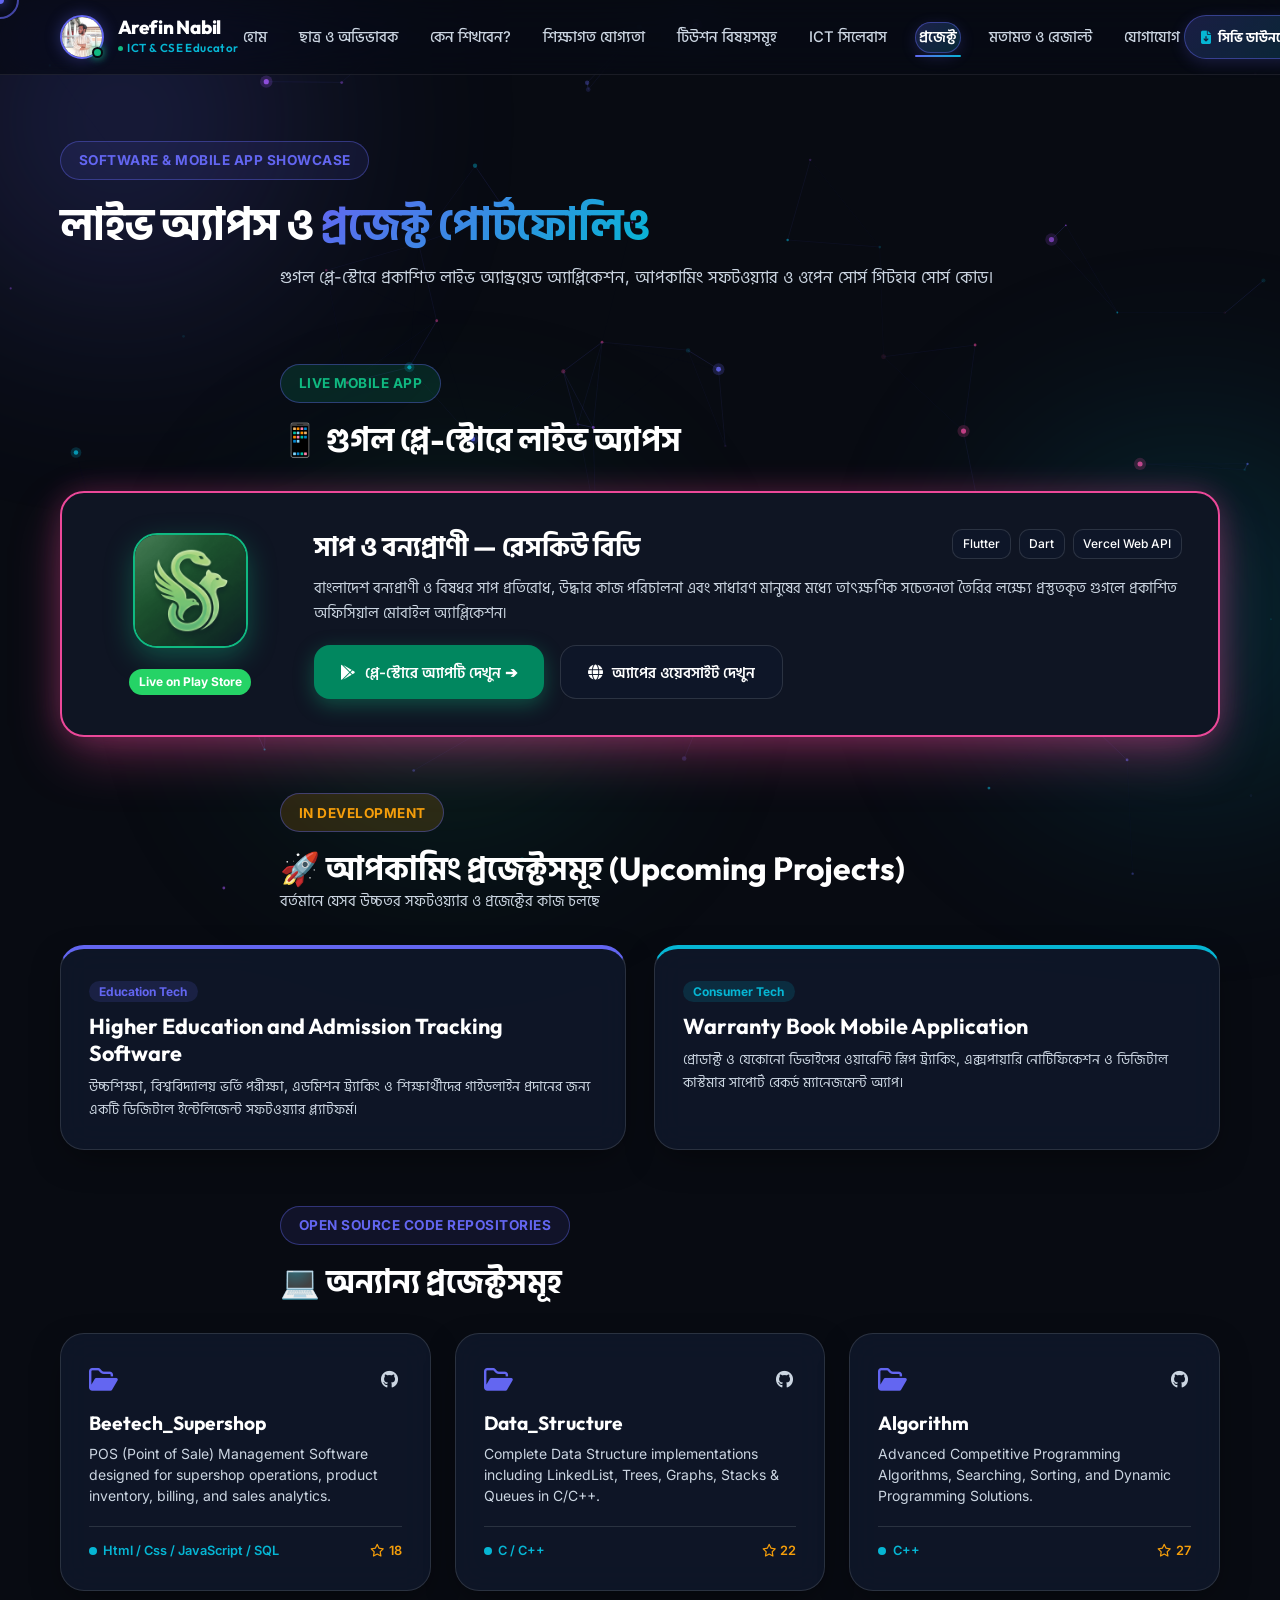
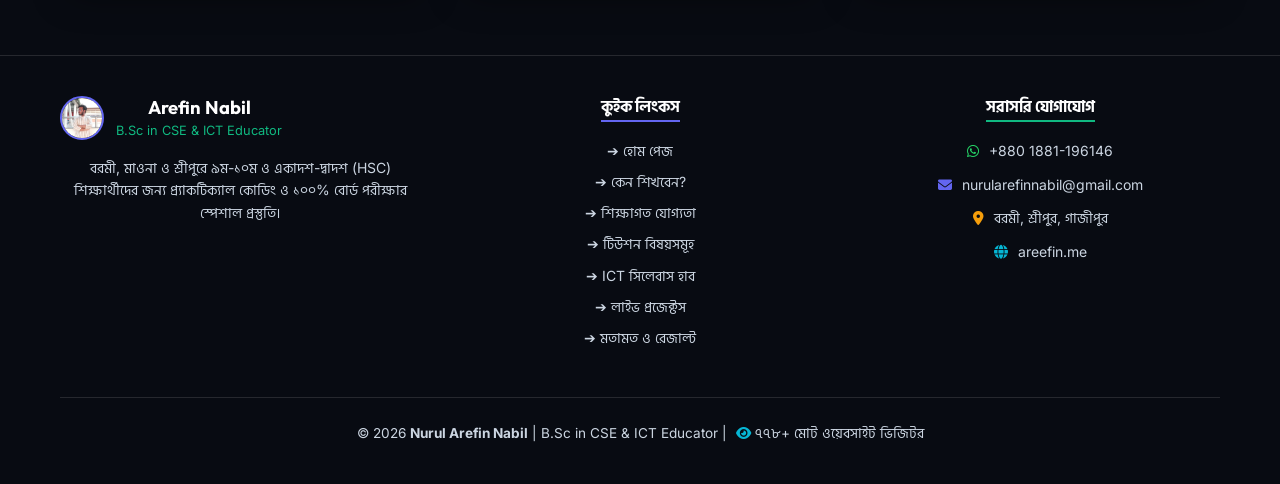
==== commit 002f0c1c: "ui update" ====
--- a/projects.html
+++ b/projects.html
@@ -26,7 +26,7 @@
     <link rel="stylesheet" href="https://cdnjs.cloudflare.com/ajax/libs/font-awesome/6.5.1/css/all.min.css">
 
     <!-- Core Stylesheet -->
-    <link rel="stylesheet" href="styles.css?v=1.3">
+    <link rel="stylesheet" href="styles.css?v=1.4">
 </head>
 
 <body>
@@ -50,10 +50,13 @@
     <header class="navbar">
         <div class="container nav-container">
             <a href="index.html#home" class="brand-logo">
-                <img src="profile.jpg" alt="Nurul Arefin Nabil Profile Image" class="brand-avatar">
+                <div class="brand-avatar-wrapper">
+                    <img src="profile.jpg" alt="Nurul Arefin Nabil Profile Image" class="brand-avatar">
+                    <span class="brand-status-dot" title="Active Educator"></span>
+                </div>
                 <div class="brand-info">
                     <span class="brand-name">Arefin Nabil</span>
-                    <span class="brand-subtitle" data-i18n="brandSubtitle">ICT & CSE Educator</span>
+                    <span class="brand-subtitle"><span class="brand-subtitle-dot"></span> <span data-i18n="brandSubtitle">ICT & CSE Educator</span></span>
                 </div>
             </a>
 
@@ -68,6 +71,12 @@
                 <a href="index.html#testimonials" class="nav-link" data-i18n="navReviews">মতামত ও রেজাল্ট</a>
                 <a href="index.html#contact" class="nav-link" data-i18n="navContact">যোগাযোগ</a>
 
+                <!-- Mobile Menu Download CV Card -->
+                <a href="CV_Nurul_Arefin_Nabil_ICT_teacher.pdf" download="CV_Nurul_Arefin_Nabil_ICT_Lecturer.pdf" target="_blank"
+                    class="mobile-cv-card-btn" data-i18n="navDownloadCv">
+                    <i class="fa-solid fa-file-arrow-down"></i> সিভি ডাউনলোড (PDF)
+                </a>
+
                 <!-- Mobile Menu Quick Settings Bar -->
                 <div class="mobile-nav-settings">
                     <button class="lang-toggle-btn lang-toggle-action" title="Language Switcher (BN / EN)">
@@ -85,6 +94,12 @@
             </nav>
 
             <div class="nav-actions">
+                <!-- Download CV Action Button -->
+                <a href="CV_Nurul_Arefin_Nabil_ICT_teacher.pdf" download="CV_Nurul_Arefin_Nabil_ICT_Lecturer.pdf" target="_blank"
+                    class="btn btn-cv-download nav-cv-btn" title="Download Official CV (PDF)" data-i18n="navDownloadCv">
+                    <i class="fa-solid fa-file-arrow-down"></i> <span class="cv-btn-text">Download CV</span>
+                </a>
+
                 <!-- Language Switcher Button (BN <-> EN) -->
                 <button class="lang-toggle-btn lang-toggle-action" title="Language Switcher (BN / EN)">
                     <i class="fa-solid fa-language"></i> <span class="langText">EN</span>
@@ -106,6 +121,9 @@
             </div>
         </div>
     </header>
+
+    <!-- Mobile Drawer Backdrop Overlay -->
+    <div class="nav-backdrop" id="navBackdrop"></div>
 
     <!-- Page Header Banner -->
     <section class="section page-banner">
--- a/styles.css
+++ b/styles.css
@@ -523,7 +523,7 @@
 }
 
 /* ==========================================================================
-   Header & Navbar Navigation (Brand Name Line-Break Fix Guarantee)
+   Header & Navbar Navigation (Enhanced Aesthetics & Download CV Feature)
    ========================================================================== */
 .navbar {
     position: fixed;
@@ -531,21 +531,30 @@
     left: 0;
     width: 100%;
     z-index: 1000;
-    padding: 1rem 0;
-    transition: var(--trans-normal);
+    padding: 0.95rem 0;
+    transition: all 0.35s cubic-bezier(0.4, 0, 0.2, 1);
+    background: rgba(8, 11, 18, 0.72);
+    backdrop-filter: blur(20px) saturate(180%);
+    -webkit-backdrop-filter: blur(20px) saturate(180%);
+    border-bottom: 1px solid rgba(255, 255, 255, 0.08);
 }
 
 .navbar.scrolled {
-    padding: 0.75rem 0;
-    background: rgba(8, 11, 18, 0.92);
-    backdrop-filter: blur(20px);
-    -webkit-backdrop-filter: blur(20px);
-    border-bottom: 1px solid var(--border-color);
+    padding: 0.65rem 0;
+    background: rgba(8, 11, 18, 0.94);
+    border-bottom: 1px solid rgba(99, 102, 241, 0.25);
+    box-shadow: 0 10px 30px -10px rgba(0, 0, 0, 0.7), 0 0 20px rgba(99, 102, 241, 0.12);
+}
+
+[data-theme="light"] .navbar {
+    background: rgba(255, 255, 255, 0.82);
+    border-bottom: 1px solid rgba(99, 102, 241, 0.12);
 }
 
 [data-theme="light"] .navbar.scrolled {
     background: rgba(255, 255, 255, 0.96);
     border-bottom: 1px solid #e2e8f0;
+    box-shadow: 0 10px 30px -10px rgba(99, 102, 241, 0.1), 0 2px 8px rgba(0, 0, 0, 0.04);
 }
 
 .nav-container {
@@ -556,12 +565,268 @@
     width: 100%;
 }
 
+.brand-logo {
+    display: flex;
+    align-items: center;
+    gap: 0.85rem;
+    font-family: var(--font-heading);
+    text-decoration: none;
+    flex-shrink: 0;
+}
+
+.brand-avatar-wrapper {
+    position: relative;
+    display: inline-block;
+    flex-shrink: 0;
+}
+
+.brand-avatar {
+    width: 44px;
+    height: 44px;
+    border-radius: 50%;
+    object-fit: cover;
+    border: 2px solid var(--primary);
+    box-shadow: 0 0 15px rgba(99, 102, 241, 0.35);
+    transition: var(--trans-spring);
+    display: block;
+}
+
+.brand-status-dot {
+    position: absolute;
+    bottom: 1px;
+    right: 1px;
+    width: 11px;
+    height: 11px;
+    background: #10b981;
+    border: 2px solid var(--bg-dark);
+    border-radius: 50%;
+    box-shadow: 0 0 8px #10b981;
+    animation: pulse 2s infinite;
+}
+
+[data-theme="light"] .brand-status-dot {
+    border-color: #ffffff;
+}
+
+.brand-logo:hover .brand-avatar {
+    transform: scale(1.08) rotate(3deg);
+    border-color: var(--secondary);
+    box-shadow: 0 0 20px rgba(6, 182, 212, 0.5);
+}
+
+.brand-info {
+    display: flex;
+    flex-direction: column;
+    justify-content: center;
+}
+
+/* User Explicit Requirement: Arefin Nabil MUST be strictly on 1 SINGLE line everywhere */
+.brand-name {
+    font-size: 1.18rem;
+    font-weight: 800;
+    line-height: 1.15;
+    white-space: nowrap !important;
+    word-break: keep-all !important;
+    letter-spacing: -0.2px;
+    color: var(--text-main);
+    transition: color 0.3s ease;
+}
+
+.brand-logo:hover .brand-name {
+    color: #ffffff;
+    text-shadow: 0 0 12px rgba(99, 102, 241, 0.5);
+}
+
+[data-theme="light"] .brand-logo:hover .brand-name {
+    color: var(--primary);
+    text-shadow: none;
+}
+
+.brand-subtitle {
+    font-size: 0.725rem;
+    color: var(--secondary);
+    font-weight: 600;
+    letter-spacing: 0.4px;
+    white-space: nowrap !important;
+    display: flex;
+    align-items: center;
+    gap: 0.3rem;
+}
+
+.brand-subtitle-dot {
+    width: 5px;
+    height: 5px;
+    border-radius: 50%;
+    background: var(--accent);
+    display: inline-block;
+}
+
+.nav-menu {
+    display: flex;
+    align-items: center;
+    gap: 0.35rem;
+    list-style: none;
+    margin: 0;
+    padding: 0;
+}
+
+.nav-link {
+    font-size: 0.885rem;
+    font-weight: 500;
+    color: var(--text-muted);
+    transition: all 0.25s cubic-bezier(0.4, 0, 0.2, 1);
+    position: relative;
+    white-space: nowrap;
+    text-decoration: none;
+    padding: 0.42rem 0.72rem;
+    border-radius: var(--radius-full);
+}
+
+.nav-link:hover {
+    color: #ffffff;
+    background: rgba(99, 102, 241, 0.12);
+    transform: translateY(-1px);
+}
+
+.nav-link.active {
+    color: #ffffff !important;
+    background: linear-gradient(135deg, rgba(99, 102, 241, 0.25) 0%, rgba(6, 182, 212, 0.18) 100%);
+    box-shadow: inset 0 0 0 1px rgba(99, 102, 241, 0.45), 0 4px 15px rgba(99, 102, 241, 0.2);
+    font-weight: 600;
+}
+
+[data-theme="light"] .nav-link {
+    color: var(--text-muted);
+}
+
+[data-theme="light"] .nav-link:hover {
+    color: var(--primary);
+    background: rgba(99, 102, 241, 0.08);
+}
+
+[data-theme="light"] .nav-link.active {
+    color: var(--primary) !important;
+    background: rgba(99, 102, 241, 0.12);
+    box-shadow: inset 0 0 0 1px rgba(99, 102, 241, 0.3);
+}
+
 .nav-actions {
     display: flex !important;
     align-items: center !important;
-    gap: 0.75rem !important;
+    gap: 0.6rem !important;
     flex-wrap: nowrap !important;
     flex-shrink: 0 !important;
+}
+
+/* Sleek Download CV Button in Navbar */
+.nav-cv-btn {
+    display: inline-flex;
+    align-items: center;
+    gap: 0.45rem;
+    padding: 0.5rem 1rem;
+    font-size: 0.835rem;
+    font-weight: 700;
+    border-radius: var(--radius-full);
+    background: linear-gradient(135deg, rgba(99, 102, 241, 0.22) 0%, rgba(6, 182, 212, 0.18) 100%);
+    border: 1px solid rgba(99, 102, 241, 0.45);
+    color: #ffffff !important;
+    text-decoration: none;
+    transition: var(--trans-spring);
+    box-shadow: 0 4px 15px rgba(99, 102, 241, 0.2);
+    flex-shrink: 0;
+    position: relative;
+    overflow: hidden;
+}
+
+.nav-cv-btn::before {
+    content: '';
+    position: absolute;
+    top: 0;
+    left: -100%;
+    width: 100%;
+    height: 100%;
+    background: linear-gradient(90deg, transparent, rgba(255, 255, 255, 0.25), transparent);
+    transition: left 0.6s ease;
+}
+
+.nav-cv-btn:hover::before {
+    left: 100%;
+}
+
+.nav-cv-btn:hover {
+    transform: translateY(-2px) scale(1.03);
+    background: linear-gradient(135deg, #6366f1 0%, #06b6d4 100%);
+    border-color: #6366f1;
+    color: #ffffff !important;
+    box-shadow: 0 8px 25px rgba(99, 102, 241, 0.5);
+}
+
+.nav-cv-btn i {
+    color: var(--secondary);
+    transition: transform 0.3s ease, color 0.3s ease;
+}
+
+.nav-cv-btn:hover i {
+    color: #ffffff;
+    transform: translateY(2px);
+}
+
+[data-theme="light"] .nav-cv-btn {
+    background: rgba(99, 102, 241, 0.1);
+    border-color: rgba(99, 102, 241, 0.35);
+    color: var(--primary) !important;
+    box-shadow: 0 4px 12px rgba(99, 102, 241, 0.12);
+}
+
+[data-theme="light"] .nav-cv-btn:hover {
+    background: linear-gradient(135deg, #6366f1 0%, #06b6d4 100%);
+    color: #ffffff !important;
+    box-shadow: 0 8px 22px rgba(99, 102, 241, 0.35);
+}
+
+[data-theme="light"] .nav-cv-btn:hover i {
+    color: #ffffff;
+}
+
+.theme-toggle-btn, .lang-toggle-btn {
+    height: 38px;
+    border-radius: var(--radius-md);
+    border: 1px solid var(--border-color);
+    background: var(--bg-card);
+    color: var(--text-main);
+    display: flex;
+    align-items: center;
+    justify-content: center;
+    cursor: pointer;
+    transition: var(--trans-spring);
+    padding: 0 0.8rem;
+    font-weight: 700;
+    font-size: 0.825rem;
+    gap: 0.35rem;
+    flex-shrink: 0;
+}
+
+.theme-toggle-btn {
+    width: 38px;
+    border-radius: 50%;
+    padding: 0;
+}
+
+.theme-toggle-btn:hover, .lang-toggle-btn:hover {
+    border-color: var(--primary);
+    color: var(--primary);
+    transform: scale(1.08);
+    box-shadow: var(--shadow-glow);
+}
+
+.theme-toggle-btn:active {
+    transform: scale(0.95) rotate(180deg);
+}
+
+.nav-whatsapp-btn {
+    padding: 0.5rem 1.15rem;
+    font-size: 0.84rem;
+    font-weight: 700;
 }
 
 .mobile-toggle {
@@ -586,6 +851,89 @@
     }
 }
 
+/* Backdrop Overlay for Mobile Drawer */
+.nav-backdrop {
+    position: fixed;
+    top: 0;
+    left: 0;
+    width: 100vw;
+    height: 100vh;
+    background: rgba(0, 0, 0, 0.65);
+    backdrop-filter: blur(6px);
+    -webkit-backdrop-filter: blur(6px);
+    z-index: 998;
+    opacity: 0;
+    pointer-events: none;
+    transition: opacity 0.35s ease;
+}
+
+.nav-backdrop.active {
+    opacity: 1;
+    pointer-events: auto;
+}
+
+body.menu-open {
+    overflow: hidden;
+}
+
+/* Hero Download CV Button */
+.btn-hero-cv {
+    border: 1.5px solid rgba(99, 102, 241, 0.45) !important;
+    color: var(--text-main) !important;
+    background: rgba(99, 102, 241, 0.12) !important;
+    backdrop-filter: blur(10px);
+    box-shadow: 0 6px 20px rgba(99, 102, 241, 0.2);
+    display: inline-flex;
+    align-items: center;
+    gap: 0.6rem;
+}
+
+.btn-hero-cv:hover {
+    background: linear-gradient(135deg, rgba(99, 102, 241, 0.3) 0%, rgba(6, 182, 212, 0.25) 100%) !important;
+    border-color: var(--secondary) !important;
+    color: #ffffff !important;
+    transform: translateY(-3px) scale(1.02);
+    box-shadow: 0 10px 30px rgba(99, 102, 241, 0.4);
+}
+
+.btn-hero-cv i {
+    color: var(--secondary);
+    transition: transform 0.3s ease;
+}
+
+.btn-hero-cv:hover i {
+    transform: translateY(3px);
+    color: #ffffff;
+}
+
+[data-theme="light"] .btn-hero-cv {
+    background: rgba(99, 102, 241, 0.08) !important;
+    border-color: rgba(99, 102, 241, 0.35) !important;
+    color: var(--primary) !important;
+}
+
+[data-theme="light"] .btn-hero-cv:hover {
+    color: #ffffff !important;
+    background: linear-gradient(135deg, #6366f1 0%, #06b6d4 100%) !important;
+}
+
+/* Education Section CV Highlight Banner */
+.cv-download-card {
+    transition: var(--trans-spring);
+    position: relative;
+    overflow: hidden;
+}
+
+.cv-download-card:hover {
+    transform: translateY(-5px);
+    border-color: var(--primary) !important;
+    box-shadow: 0 20px 45px rgba(99, 102, 241, 0.25);
+}
+
+.mobile-cv-card-btn {
+    display: none;
+}
+
 /* Universal Top Header & Hero Clearance Fix (prevents fixed navbar overlap on ALL pages) */
 .hero,
 .page-banner {
@@ -610,139 +958,6 @@
         padding-top: 3rem !important;
         padding-bottom: 2.25rem !important;
     }
-}
-
-.brand-logo {
-    display: flex;
-    align-items: center;
-    gap: 0.75rem;
-    font-family: var(--font-heading);
-    text-decoration: none;
-    flex-shrink: 0;
-}
-
-.brand-avatar {
-    width: 44px;
-    height: 44px;
-    border-radius: 50%;
-    object-fit: cover;
-    border: 2px solid var(--primary);
-    box-shadow: var(--shadow-glow);
-    transition: var(--trans-spring);
-    flex-shrink: 0;
-}
-
-.brand-logo:hover .brand-avatar {
-    transform: scale(1.08) rotate(4deg);
-}
-
-.brand-info {
-    display: flex;
-    flex-direction: column;
-    justify-content: center;
-}
-
-/* User Explicit Requirement: Arefin Nabil MUST be strictly on 1 SINGLE line everywhere */
-.brand-name {
-    font-size: 1.18rem;
-    font-weight: 800;
-    line-height: 1.15;
-    white-space: nowrap !important;
-    word-break: keep-all !important;
-    letter-spacing: -0.2px;
-    color: var(--text-main);
-}
-
-.brand-subtitle {
-    font-size: 0.725rem;
-    color: var(--secondary);
-    font-weight: 600;
-    letter-spacing: 0.4px;
-    white-space: nowrap !important;
-}
-
-.nav-menu {
-    display: flex;
-    align-items: center;
-    gap: 1.4rem;
-    list-style: none;
-}
-
-.nav-link {
-    font-size: 0.925rem;
-    font-weight: 500;
-    color: var(--text-muted);
-    transition: var(--trans-fast);
-    position: relative;
-    white-space: nowrap;
-}
-
-.nav-link:hover, .nav-link.active {
-    color: var(--text-main);
-}
-
-.nav-link::after {
-    content: '';
-    position: absolute;
-    bottom: -6px;
-    left: 0;
-    width: 0%;
-    height: 2px;
-    background: var(--grad-primary);
-    transition: var(--trans-fast);
-    border-radius: 2px;
-}
-
-.nav-link:hover::after, .nav-link.active::after {
-    width: 100%;
-}
-
-.nav-actions {
-    display: flex;
-    align-items: center;
-    gap: 0.65rem;
-    flex-shrink: 0;
-}
-
-.theme-toggle-btn, .lang-toggle-btn {
-    height: 40px;
-    border-radius: var(--radius-md);
-    border: 1px solid var(--border-color);
-    background: var(--bg-card);
-    color: var(--text-main);
-    display: flex;
-    align-items: center;
-    justify-content: center;
-    cursor: pointer;
-    transition: var(--trans-spring);
-    padding: 0 0.85rem;
-    font-weight: 700;
-    font-size: 0.85rem;
-    gap: 0.4rem;
-    flex-shrink: 0;
-}
-
-.theme-toggle-btn {
-    width: 40px;
-    border-radius: 50%;
-    padding: 0;
-}
-
-.theme-toggle-btn:hover, .lang-toggle-btn:hover {
-    border-color: var(--primary);
-    color: var(--primary);
-    transform: scale(1.08);
-    box-shadow: var(--shadow-glow);
-}
-
-.mobile-toggle {
-    display: none;
-    font-size: 1.4rem;
-    background: none;
-    border: none;
-    color: var(--text-main);
-    cursor: pointer;
-    padding: 0.4rem;
 }
 
 /* Ensure mobile menu elements are strictly hidden on desktop */
@@ -1922,6 +2137,10 @@
         border-radius: 50% !important;
     }
 
+    .nav-cv-btn {
+        display: none !important;
+    }
+
     .nav-whatsapp-btn {
         display: none !important;
     }
@@ -1952,18 +2171,18 @@
         width: 100%;
         height: calc(100vh - 66px);
         background: rgba(11, 15, 25, 0.98);
-        backdrop-filter: none !important;
-        -webkit-backdrop-filter: none !important;
+        backdrop-filter: blur(20px) !important;
+        -webkit-backdrop-filter: blur(20px) !important;
         flex-direction: column;
         justify-content: flex-start;
         align-items: center;
-        gap: 1.25rem;
-        transition: var(--trans-normal);
+        gap: 0.75rem;
+        transition: left 0.35s cubic-bezier(0.4, 0, 0.2, 1);
         z-index: 999;
-        padding: 2.25rem 1.5rem 3rem 1.5rem;
+        padding: 1.75rem 1.25rem 3rem 1.25rem;
         overflow-y: auto;
         border-top: 1px solid var(--border-color);
-        box-shadow: 0 20px 40px rgba(0, 0, 0, 0.4);
+        box-shadow: 0 20px 40px rgba(0, 0, 0, 0.5);
         will-change: left;
     }
 
@@ -1973,6 +2192,21 @@
         box-shadow: 0 20px 40px rgba(0, 0, 0, 0.08) !important;
     }
 
+    .nav-menu .nav-link {
+        font-size: 1rem;
+        width: 88%;
+        text-align: center;
+        padding: 0.6rem 1rem;
+        border-radius: var(--radius-md);
+        background: rgba(255, 255, 255, 0.03);
+        border: 1px solid rgba(255, 255, 255, 0.06);
+    }
+
+    [data-theme="light"] .nav-menu .nav-link {
+        background: #f8fafc;
+        border-color: #e2e8f0;
+    }
+
     .glass-card {
         backdrop-filter: none !important;
         -webkit-backdrop-filter: none !important;
@@ -1982,10 +2216,38 @@
         left: 0;
     }
 
+    .mobile-cv-card-btn {
+        display: inline-flex !important;
+        align-items: center;
+        justify-content: center;
+        gap: 0.65rem;
+        width: 88% !important;
+        padding: 0.85rem 1.25rem;
+        background: linear-gradient(135deg, rgba(99, 102, 241, 0.25) 0%, rgba(6, 182, 212, 0.2) 100%) !important;
+        border: 1.5px solid rgba(99, 102, 241, 0.5) !important;
+        border-radius: var(--radius-md);
+        color: #ffffff !important;
+        font-weight: 700;
+        font-size: 0.95rem;
+        text-decoration: none;
+        box-shadow: 0 6px 20px rgba(99, 102, 241, 0.25);
+        margin-top: 0.35rem;
+        transition: var(--trans-spring);
+    }
+
+    .mobile-cv-card-btn:active {
+        transform: scale(0.98);
+    }
+
+    [data-theme="light"] .mobile-cv-card-btn {
+        background: linear-gradient(135deg, rgba(99, 102, 241, 0.12) 0%, rgba(6, 182, 212, 0.1) 100%) !important;
+        color: var(--primary) !important;
+    }
+
     .mobile-menu-whatsapp {
         display: inline-flex !important;
-        width: 85% !important;
-        margin-top: 0.5rem;
+        width: 88% !important;
+        margin-top: 0.35rem;
     }
 
     .desktop-only-btn {
@@ -2725,3 +2987,79 @@
         padding: 1rem 1.25rem !important;
     }
 }
+
+/* ==========================================================================
+   Course Features & Study Methodology Grid Styles
+   ========================================================================== */
+.course-features-grid {
+    display: grid;
+    grid-template-columns: repeat(auto-fit, minmax(300px, 1fr));
+    gap: 1.5rem;
+    margin-top: 1.5rem;
+}
+
+@media (min-width: 992px) {
+    .course-features-grid {
+        grid-template-columns: repeat(3, 1fr);
+    }
+}
+
+.feature-card {
+    padding: 1.85rem 1.6rem;
+    display: flex;
+    flex-direction: column;
+    justify-content: space-between;
+    height: 100%;
+    transition: var(--trans-spring);
+}
+
+.feature-icon {
+    width: 52px;
+    height: 52px;
+    border-radius: var(--radius-md);
+    display: flex;
+    align-items: center;
+    justify-content: center;
+    font-size: 1.45rem;
+    margin-bottom: 1.25rem;
+    border: 1px solid var(--border-color);
+}
+
+.feature-title {
+    font-size: 1.22rem;
+    font-weight: 700;
+    margin-bottom: 0.65rem;
+    color: var(--text-main);
+    line-height: 1.35;
+}
+
+.feature-desc {
+    font-size: 0.92rem;
+    color: var(--text-muted);
+    line-height: 1.65;
+    margin-bottom: 1.25rem;
+    flex-grow: 1;
+}
+
+.feature-badge {
+    display: inline-flex;
+    align-items: center;
+    align-self: flex-start;
+    padding: 0.3rem 0.8rem;
+    border-radius: var(--radius-full);
+    font-size: 0.75rem;
+    font-weight: 700;
+    letter-spacing: 0.3px;
+}
+
+[data-theme="light"] .feature-title {
+    color: #0f172a !important;
+}
+
+[data-theme="light"] .feature-desc {
+    color: #334155 !important;
+}
+
+[data-theme="light"] .feature-icon {
+    border-color: rgba(99, 102, 241, 0.2) !important;
+}
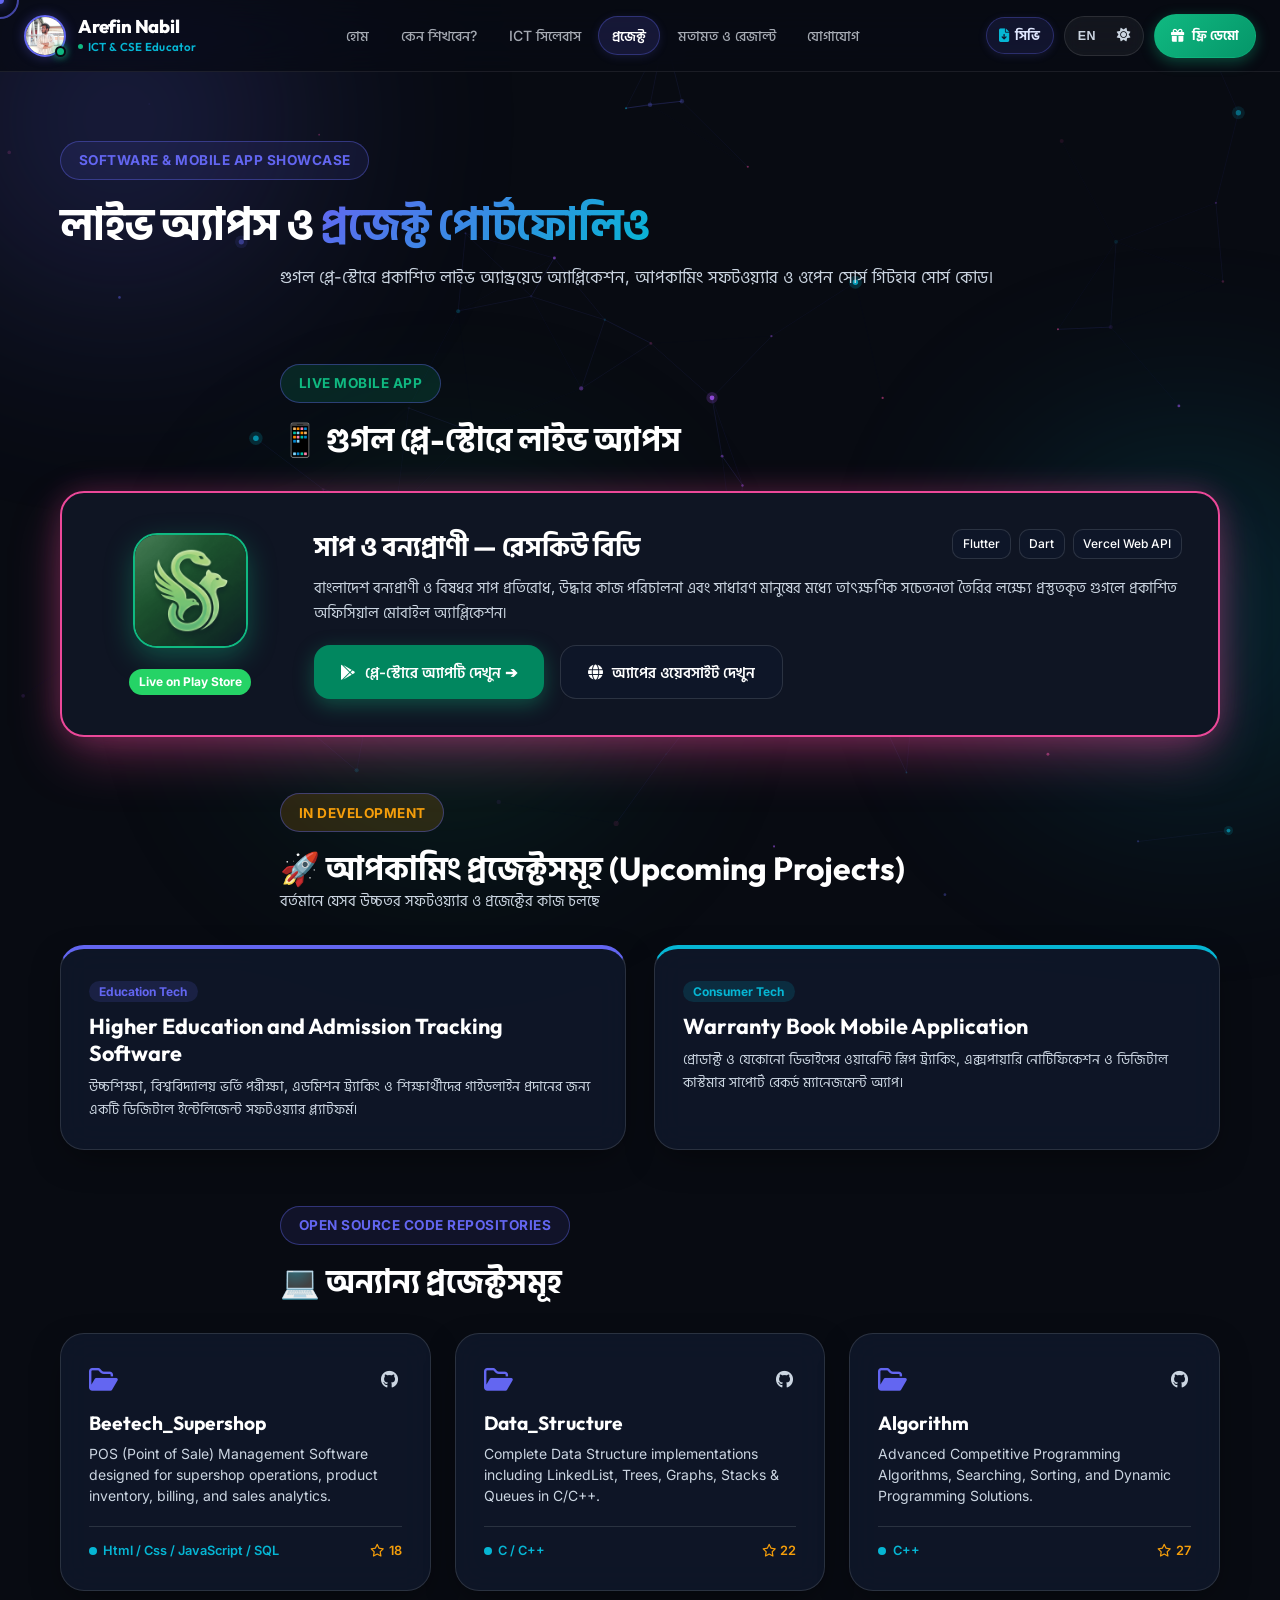
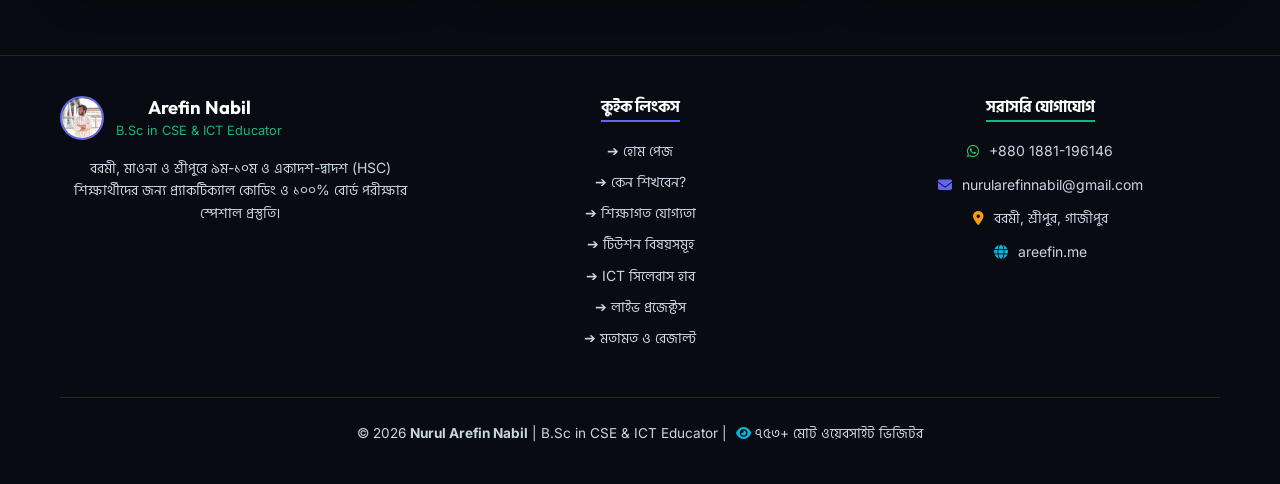
==== commit f8821dfd: "navbar update" ====
--- a/projects.html
+++ b/projects.html
@@ -26,7 +26,7 @@
     <link rel="stylesheet" href="https://cdnjs.cloudflare.com/ajax/libs/font-awesome/6.5.1/css/all.min.css">
 
     <!-- Core Stylesheet -->
-    <link rel="stylesheet" href="styles.css?v=1.4">
+    <link rel="stylesheet" href="styles.css?v=1.5">
 </head>
 
 <body>
@@ -62,10 +62,10 @@
 
             <nav class="nav-menu" id="navMenu">
                 <a href="index.html#home" class="nav-link" data-i18n="navHome">হোম</a>
-                <a href="index.html#welcome-portal" class="nav-link" data-i18n="navAudience">ছাত্র ও অভিভাবক</a>
+                <a href="index.html#welcome-portal" class="nav-link desktop-hide" data-i18n="navAudience">ছাত্র ও অভিভাবক</a>
                 <a href="index.html#why-me" class="nav-link" data-i18n="navWhy">কেন শিখবেন?</a>
-                <a href="index.html#education" class="nav-link" data-i18n="navEdu">শিক্ষাগত যোগ্যতা</a>
-                <a href="index.html#tuition" class="nav-link" data-i18n="navTuition">টিউশন বিষয়সমূহ</a>
+                <a href="index.html#education" class="nav-link desktop-hide" data-i18n="navEdu">শিক্ষাগত যোগ্যতা</a>
+                <a href="index.html#tuition" class="nav-link desktop-hide" data-i18n="navTuition">টিউশন বিষয়সমূহ</a>
                 <a href="syllabus.html" class="nav-link" data-i18n="navSyllabus">ICT সিলেবাস</a>
                 <a href="projects.html" class="nav-link active" data-i18n="navProjects">প্রজেক্ট</a>
                 <a href="index.html#testimonials" class="nav-link" data-i18n="navReviews">মতামত ও রেজাল্ট</a>
@@ -88,33 +88,34 @@
                 </div>
 
                 <a href="index.html#tuition-apply" class="btn btn-accent open-tuition-modal mobile-menu-whatsapp"
-                    style="background: #10b981; border-color: #10b981;" data-i18n="navTalkBtn">
+                    data-i18n="navTalkBtn">
                     <i class="fa-solid fa-gift"></i> ফ্রি ডেমো বুক করুন
                 </a>
             </nav>
 
             <div class="nav-actions">
-                <!-- Download CV Action Button -->
+                <!-- Compact CV Download Button -->
                 <a href="CV_Nurul_Arefin_Nabil_ICT_teacher.pdf" download="CV_Nurul_Arefin_Nabil_ICT_Lecturer.pdf" target="_blank"
-                    class="btn btn-cv-download nav-cv-btn" title="Download Official CV (PDF)" data-i18n="navDownloadCv">
-                    <i class="fa-solid fa-file-arrow-down"></i> <span class="cv-btn-text">Download CV</span>
-                </a>
-
-                <!-- Language Switcher Button (BN <-> EN) -->
-                <button class="lang-toggle-btn lang-toggle-action" title="Language Switcher (BN / EN)">
-                    <i class="fa-solid fa-language"></i> <span class="langText">EN</span>
-                </button>
-
-                <!-- Theme Toggle Button -->
-                <button class="theme-toggle-btn theme-toggle-action" title="থিম পরিবর্তন করুন">
-                    <i class="fa-solid fa-sun"></i>
-                </button>
-
-                <a href="index.html#tuition-apply" class="btn btn-accent open-tuition-modal nav-whatsapp-btn"
-                    style="background: #10b981; border-color: #10b981;" data-i18n="navTalkBtn">
-                    <i class="fa-solid fa-gift"></i> ফ্রি ডেমো বুক করুন
-                </a>
-
+                    class="nav-cv-btn" title="Download Official CV (PDF)" data-i18n="navCvShort">
+                    <i class="fa-solid fa-file-arrow-down"></i> <span>CV</span>
+                </a>
+
+                <!-- Integrated Language & Theme Utility Capsule -->
+                <div class="nav-util-cluster">
+                    <button class="lang-toggle-btn lang-toggle-action" title="Language Switcher (BN / EN)" aria-label="Toggle Language">
+                        <span class="langText">EN</span>
+                    </button>
+                    <button class="theme-toggle-btn theme-toggle-action" title="থিম পরিবর্তন করুন" aria-label="Toggle Theme">
+                        <i class="fa-solid fa-sun"></i>
+                    </button>
+                </div>
+
+                <!-- Primary CTA Button -->
+                <a href="index.html#tuition-apply" class="btn btn-accent open-tuition-modal nav-cta-btn" data-i18n="navTalkBtn">
+                    <i class="fa-solid fa-gift"></i> <span>ফ্রি ডেমো</span>
+                </a>
+
+                <!-- Mobile Toggle Button -->
                 <button class="mobile-toggle" id="mobileToggle" aria-label="Toggle Menu">
                     <i class="fa-solid fa-bars"></i>
                 </button>
--- a/styles.css
+++ b/styles.css
@@ -523,7 +523,7 @@
 }
 
 /* ==========================================================================
-   Header & Navbar Navigation (Enhanced Aesthetics & Download CV Feature)
+   Header & Navbar Navigation (Ultra-Clean, Sleek Modern Aesthetics)
    ========================================================================== */
 .navbar {
     position: fixed;
@@ -531,30 +531,30 @@
     left: 0;
     width: 100%;
     z-index: 1000;
-    padding: 0.95rem 0;
+    padding: 0.85rem 0;
     transition: all 0.35s cubic-bezier(0.4, 0, 0.2, 1);
-    background: rgba(8, 11, 18, 0.72);
+    background: rgba(8, 11, 18, 0.78);
     backdrop-filter: blur(20px) saturate(180%);
     -webkit-backdrop-filter: blur(20px) saturate(180%);
     border-bottom: 1px solid rgba(255, 255, 255, 0.08);
 }
 
 .navbar.scrolled {
-    padding: 0.65rem 0;
-    background: rgba(8, 11, 18, 0.94);
+    padding: 0.55rem 0;
+    background: rgba(8, 11, 18, 0.95);
     border-bottom: 1px solid rgba(99, 102, 241, 0.25);
     box-shadow: 0 10px 30px -10px rgba(0, 0, 0, 0.7), 0 0 20px rgba(99, 102, 241, 0.12);
 }
 
 [data-theme="light"] .navbar {
-    background: rgba(255, 255, 255, 0.82);
-    border-bottom: 1px solid rgba(99, 102, 241, 0.12);
+    background: rgba(255, 255, 255, 0.88);
+    border-bottom: 1px solid rgba(99, 102, 241, 0.1);
 }
 
 [data-theme="light"] .navbar.scrolled {
-    background: rgba(255, 255, 255, 0.96);
+    background: rgba(255, 255, 255, 0.98);
     border-bottom: 1px solid #e2e8f0;
-    box-shadow: 0 10px 30px -10px rgba(99, 102, 241, 0.1), 0 2px 8px rgba(0, 0, 0, 0.04);
+    box-shadow: 0 10px 30px -10px rgba(99, 102, 241, 0.08), 0 2px 8px rgba(0, 0, 0, 0.04);
 }
 
 .nav-container {
@@ -563,15 +563,19 @@
     justify-content: space-between !important;
     flex-wrap: nowrap !important;
     width: 100%;
+    max-width: 1320px;
+    margin: 0 auto;
+    padding: 0 1.5rem;
 }
 
 .brand-logo {
     display: flex;
     align-items: center;
-    gap: 0.85rem;
+    gap: 0.75rem;
     font-family: var(--font-heading);
     text-decoration: none;
     flex-shrink: 0;
+    margin-right: 1.5rem;
 }
 
 .brand-avatar-wrapper {
@@ -581,20 +585,20 @@
 }
 
 .brand-avatar {
-    width: 44px;
-    height: 44px;
+    width: 42px;
+    height: 42px;
     border-radius: 50%;
     object-fit: cover;
     border: 2px solid var(--primary);
-    box-shadow: 0 0 15px rgba(99, 102, 241, 0.35);
+    box-shadow: 0 0 12px rgba(99, 102, 241, 0.35);
     transition: var(--trans-spring);
     display: block;
 }
 
 .brand-status-dot {
     position: absolute;
-    bottom: 1px;
-    right: 1px;
+    bottom: 0px;
+    right: 0px;
     width: 11px;
     height: 11px;
     background: #10b981;
@@ -609,9 +613,9 @@
 }
 
 .brand-logo:hover .brand-avatar {
-    transform: scale(1.08) rotate(3deg);
+    transform: scale(1.06) rotate(3deg);
     border-color: var(--secondary);
-    box-shadow: 0 0 20px rgba(6, 182, 212, 0.5);
+    box-shadow: 0 0 18px rgba(6, 182, 212, 0.45);
 }
 
 .brand-info {
@@ -622,7 +626,7 @@
 
 /* User Explicit Requirement: Arefin Nabil MUST be strictly on 1 SINGLE line everywhere */
 .brand-name {
-    font-size: 1.18rem;
+    font-size: 1.15rem;
     font-weight: 800;
     line-height: 1.15;
     white-space: nowrap !important;
@@ -634,7 +638,7 @@
 
 .brand-logo:hover .brand-name {
     color: #ffffff;
-    text-shadow: 0 0 12px rgba(99, 102, 241, 0.5);
+    text-shadow: 0 0 12px rgba(99, 102, 241, 0.4);
 }
 
 [data-theme="light"] .brand-logo:hover .brand-name {
@@ -643,10 +647,10 @@
 }
 
 .brand-subtitle {
-    font-size: 0.725rem;
+    font-size: 0.72rem;
     color: var(--secondary);
     font-weight: 600;
-    letter-spacing: 0.4px;
+    letter-spacing: 0.3px;
     white-space: nowrap !important;
     display: flex;
     align-items: center;
@@ -664,39 +668,41 @@
 .nav-menu {
     display: flex;
     align-items: center;
-    gap: 0.35rem;
+    gap: 0.25rem;
     list-style: none;
     margin: 0;
     padding: 0;
 }
 
 .nav-link {
-    font-size: 0.885rem;
+    font-size: 0.88rem;
     font-weight: 500;
-    color: var(--text-muted);
-    transition: all 0.25s cubic-bezier(0.4, 0, 0.2, 1);
+    color: rgba(226, 232, 240, 0.72);
+    transition: all 0.2s cubic-bezier(0.4, 0, 0.2, 1);
     position: relative;
     white-space: nowrap;
     text-decoration: none;
-    padding: 0.42rem 0.72rem;
-    border-radius: var(--radius-full);
+    padding: 0.42rem 0.8rem;
+    border-radius: 9999px;
+    border: 1px solid transparent;
 }
 
 .nav-link:hover {
     color: #ffffff;
-    background: rgba(99, 102, 241, 0.12);
+    background: rgba(255, 255, 255, 0.08);
     transform: translateY(-1px);
 }
 
 .nav-link.active {
     color: #ffffff !important;
-    background: linear-gradient(135deg, rgba(99, 102, 241, 0.25) 0%, rgba(6, 182, 212, 0.18) 100%);
-    box-shadow: inset 0 0 0 1px rgba(99, 102, 241, 0.45), 0 4px 15px rgba(99, 102, 241, 0.2);
+    background: rgba(99, 102, 241, 0.16);
+    border-color: rgba(99, 102, 241, 0.35);
+    box-shadow: 0 2px 10px rgba(99, 102, 241, 0.15);
     font-weight: 600;
 }
 
 [data-theme="light"] .nav-link {
-    color: var(--text-muted);
+    color: #475569;
 }
 
 [data-theme="light"] .nav-link:hover {
@@ -707,126 +713,158 @@
 [data-theme="light"] .nav-link.active {
     color: var(--primary) !important;
     background: rgba(99, 102, 241, 0.12);
-    box-shadow: inset 0 0 0 1px rgba(99, 102, 241, 0.3);
+    border-color: rgba(99, 102, 241, 0.25);
+    box-shadow: 0 2px 8px rgba(99, 102, 241, 0.08);
+}
+
+/* Secondary links are kept in mobile drawer but hidden on desktop navigation for maximum breathing room */
+@media (min-width: 992px) {
+    .nav-menu .desktop-hide {
+        display: none !important;
+    }
 }
 
 .nav-actions {
     display: flex !important;
     align-items: center !important;
-    gap: 0.6rem !important;
+    gap: 0.65rem !important;
     flex-wrap: nowrap !important;
     flex-shrink: 0 !important;
 }
 
-/* Sleek Download CV Button in Navbar */
+/* Compact Download CV Button in Navbar */
 .nav-cv-btn {
     display: inline-flex;
     align-items: center;
+    gap: 0.35rem;
+    padding: 0.42rem 0.8rem;
+    font-size: 0.82rem;
+    font-weight: 700;
+    border-radius: 9999px;
+    background: rgba(99, 102, 241, 0.12);
+    border: 1px solid rgba(99, 102, 241, 0.32);
+    color: #e0e7ff !important;
+    text-decoration: none;
+    transition: var(--trans-spring);
+    box-shadow: 0 2px 8px rgba(99, 102, 241, 0.15);
+    flex-shrink: 0;
+    white-space: nowrap;
+}
+
+.nav-cv-btn:hover {
+    transform: translateY(-1.5px) scale(1.02);
+    background: linear-gradient(135deg, #6366f1 0%, #06b6d4 100%);
+    border-color: #6366f1;
+    color: #ffffff !important;
+    box-shadow: 0 4px 16px rgba(99, 102, 241, 0.4);
+}
+
+.nav-cv-btn i {
+    color: var(--secondary);
+    transition: transform 0.2s ease, color 0.2s ease;
+    font-size: 0.85rem;
+}
+
+.nav-cv-btn:hover i {
+    color: #ffffff;
+    transform: translateY(1px);
+}
+
+[data-theme="light"] .nav-cv-btn {
+    background: rgba(99, 102, 241, 0.08);
+    border-color: rgba(99, 102, 241, 0.25);
+    color: var(--primary) !important;
+}
+
+[data-theme="light"] .nav-cv-btn:hover {
+    background: linear-gradient(135deg, #6366f1 0%, #06b6d4 100%);
+    color: #ffffff !important;
+}
+
+[data-theme="light"] .nav-cv-btn:hover i {
+    color: #ffffff;
+}
+
+/* Integrated Utility Capsule (Language + Theme) */
+.nav-util-cluster {
+    display: inline-flex;
+    align-items: center;
+    gap: 2px;
+    padding: 3px;
+    background: rgba(255, 255, 255, 0.05);
+    border: 1px solid rgba(255, 255, 255, 0.1);
+    border-radius: 9999px;
+    backdrop-filter: blur(10px);
+    flex-shrink: 0;
+}
+
+[data-theme="light"] .nav-util-cluster {
+    background: rgba(0, 0, 0, 0.04);
+    border-color: rgba(0, 0, 0, 0.08);
+}
+
+.nav-util-cluster .lang-toggle-btn,
+.nav-util-cluster .theme-toggle-btn {
+    height: 32px;
+    border: none;
+    background: transparent;
+    color: var(--text-muted);
+    display: inline-flex;
+    align-items: center;
+    justify-content: center;
+    cursor: pointer;
+    border-radius: 9999px;
+    transition: var(--trans-fast);
+}
+
+.nav-util-cluster .lang-toggle-btn {
+    padding: 0 0.6rem;
+    font-size: 0.78rem;
+    font-weight: 700;
+    letter-spacing: 0.5px;
+}
+
+.nav-util-cluster .theme-toggle-btn {
+    width: 32px;
+    padding: 0;
+    font-size: 0.85rem;
+}
+
+.nav-util-cluster .lang-toggle-btn:hover,
+.nav-util-cluster .theme-toggle-btn:hover {
+    color: #ffffff;
+    background: rgba(255, 255, 255, 0.12);
+}
+
+[data-theme="light"] .nav-util-cluster .lang-toggle-btn:hover,
+[data-theme="light"] .nav-util-cluster .theme-toggle-btn:hover {
+    color: var(--primary);
+    background: rgba(0, 0, 0, 0.06);
+}
+
+/* Primary CTA Button (Free Demo) */
+.nav-cta-btn {
+    display: inline-flex;
+    align-items: center;
     gap: 0.45rem;
-    padding: 0.5rem 1rem;
-    font-size: 0.835rem;
+    padding: 0.44rem 1rem;
+    font-size: 0.825rem;
     font-weight: 700;
-    border-radius: var(--radius-full);
-    background: linear-gradient(135deg, rgba(99, 102, 241, 0.22) 0%, rgba(6, 182, 212, 0.18) 100%);
-    border: 1px solid rgba(99, 102, 241, 0.45);
+    border-radius: 9999px;
+    background: linear-gradient(135deg, #10b981 0%, #059669 100%);
+    border: 1px solid rgba(16, 185, 129, 0.4);
     color: #ffffff !important;
     text-decoration: none;
     transition: var(--trans-spring);
-    box-shadow: 0 4px 15px rgba(99, 102, 241, 0.2);
+    box-shadow: 0 4px 14px rgba(16, 185, 129, 0.35);
+    white-space: nowrap;
     flex-shrink: 0;
-    position: relative;
-    overflow: hidden;
-}
-
-.nav-cv-btn::before {
-    content: '';
-    position: absolute;
-    top: 0;
-    left: -100%;
-    width: 100%;
-    height: 100%;
-    background: linear-gradient(90deg, transparent, rgba(255, 255, 255, 0.25), transparent);
-    transition: left 0.6s ease;
-}
-
-.nav-cv-btn:hover::before {
-    left: 100%;
-}
-
-.nav-cv-btn:hover {
-    transform: translateY(-2px) scale(1.03);
-    background: linear-gradient(135deg, #6366f1 0%, #06b6d4 100%);
-    border-color: #6366f1;
-    color: #ffffff !important;
-    box-shadow: 0 8px 25px rgba(99, 102, 241, 0.5);
-}
-
-.nav-cv-btn i {
-    color: var(--secondary);
-    transition: transform 0.3s ease, color 0.3s ease;
-}
-
-.nav-cv-btn:hover i {
-    color: #ffffff;
-    transform: translateY(2px);
-}
-
-[data-theme="light"] .nav-cv-btn {
-    background: rgba(99, 102, 241, 0.1);
-    border-color: rgba(99, 102, 241, 0.35);
-    color: var(--primary) !important;
-    box-shadow: 0 4px 12px rgba(99, 102, 241, 0.12);
-}
-
-[data-theme="light"] .nav-cv-btn:hover {
-    background: linear-gradient(135deg, #6366f1 0%, #06b6d4 100%);
-    color: #ffffff !important;
-    box-shadow: 0 8px 22px rgba(99, 102, 241, 0.35);
-}
-
-[data-theme="light"] .nav-cv-btn:hover i {
-    color: #ffffff;
-}
-
-.theme-toggle-btn, .lang-toggle-btn {
-    height: 38px;
-    border-radius: var(--radius-md);
-    border: 1px solid var(--border-color);
-    background: var(--bg-card);
-    color: var(--text-main);
-    display: flex;
-    align-items: center;
-    justify-content: center;
-    cursor: pointer;
-    transition: var(--trans-spring);
-    padding: 0 0.8rem;
-    font-weight: 700;
-    font-size: 0.825rem;
-    gap: 0.35rem;
-    flex-shrink: 0;
-}
-
-.theme-toggle-btn {
-    width: 38px;
-    border-radius: 50%;
-    padding: 0;
-}
-
-.theme-toggle-btn:hover, .lang-toggle-btn:hover {
-    border-color: var(--primary);
-    color: var(--primary);
-    transform: scale(1.08);
-    box-shadow: var(--shadow-glow);
-}
-
-.theme-toggle-btn:active {
-    transform: scale(0.95) rotate(180deg);
-}
-
-.nav-whatsapp-btn {
-    padding: 0.5rem 1.15rem;
-    font-size: 0.84rem;
-    font-weight: 700;
+}
+
+.nav-cta-btn:hover {
+    transform: translateY(-1.5px) scale(1.02);
+    box-shadow: 0 6px 20px rgba(16, 185, 129, 0.5);
+    background: linear-gradient(135deg, #059669 0%, #047857 100%);
 }
 
 .mobile-toggle {
@@ -834,10 +872,10 @@
     background: rgba(99, 102, 241, 0.12);
     border: 1px solid rgba(99, 102, 241, 0.3);
     color: var(--text-main);
-    width: 42px;
-    height: 42px;
-    border-radius: var(--radius-md);
-    font-size: 1.25rem;
+    width: 36px;
+    height: 36px;
+    border-radius: var(--radius-sm);
+    font-size: 1.1rem;
     cursor: pointer;
     align-items: center;
     justify-content: center;
@@ -848,6 +886,10 @@
 @media (max-width: 991px) {
     .mobile-toggle {
         display: flex !important;
+    }
+    .nav-actions .nav-cv-btn,
+    .nav-actions .nav-cta-btn {
+        display: none !important;
     }
 }
 
@@ -2535,26 +2577,9 @@
    Premium Extensions & Interactive Enhancements
    ========================================================================== */
 
-/* 1. Animated Nav Link Underline */
+/* 1. Refined Nav Link State */
 .nav-link {
     position: relative;
-}
-
-.nav-link::after {
-    content: '';
-    position: absolute;
-    bottom: -4px;
-    left: 0;
-    width: 0;
-    height: 2px;
-    background: var(--grad-primary);
-    border-radius: 2px;
-    transition: width 0.3s cubic-bezier(0.4, 0, 0.2, 1);
-}
-
-.nav-link:hover::after,
-.nav-link.active::after {
-    width: 100%;
 }
 
 /* 2. Floating Scroll-to-Top Button */
@@ -2953,17 +2978,17 @@
     }
 }
 
-/* Desktop Navbar Menu Spacing Fix */
+/* Desktop Navbar Menu Spacing Balance */
 @media (min-width: 992px) {
     .nav-menu {
-        gap: 1.5rem !important;
+        gap: 0.25rem !important;
     }
     .nav-link {
-        font-size: 0.92rem;
-        padding: 0.2rem 0.25rem;
+        font-size: 0.88rem !important;
+        padding: 0.42rem 0.8rem !important;
     }
     .nav-actions {
-        gap: 1rem;
+        gap: 0.65rem !important;
     }
 }
 
